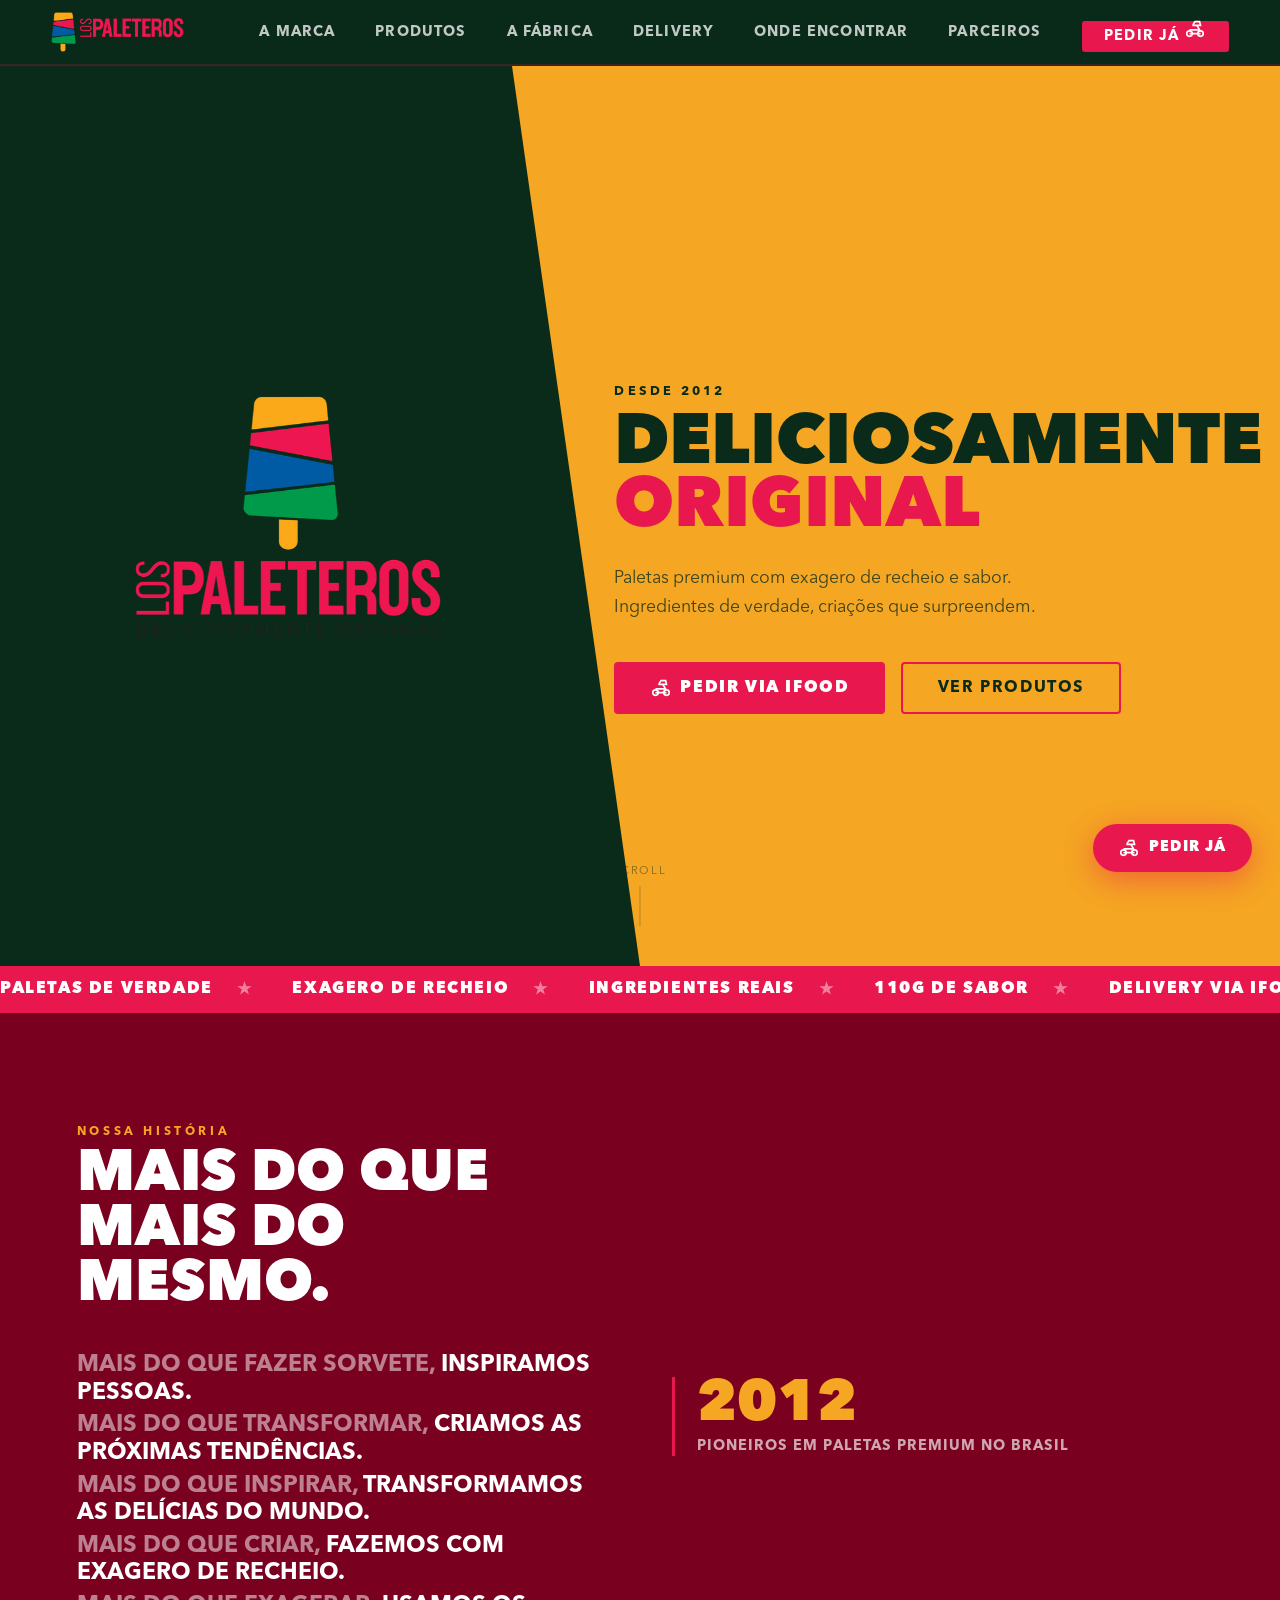
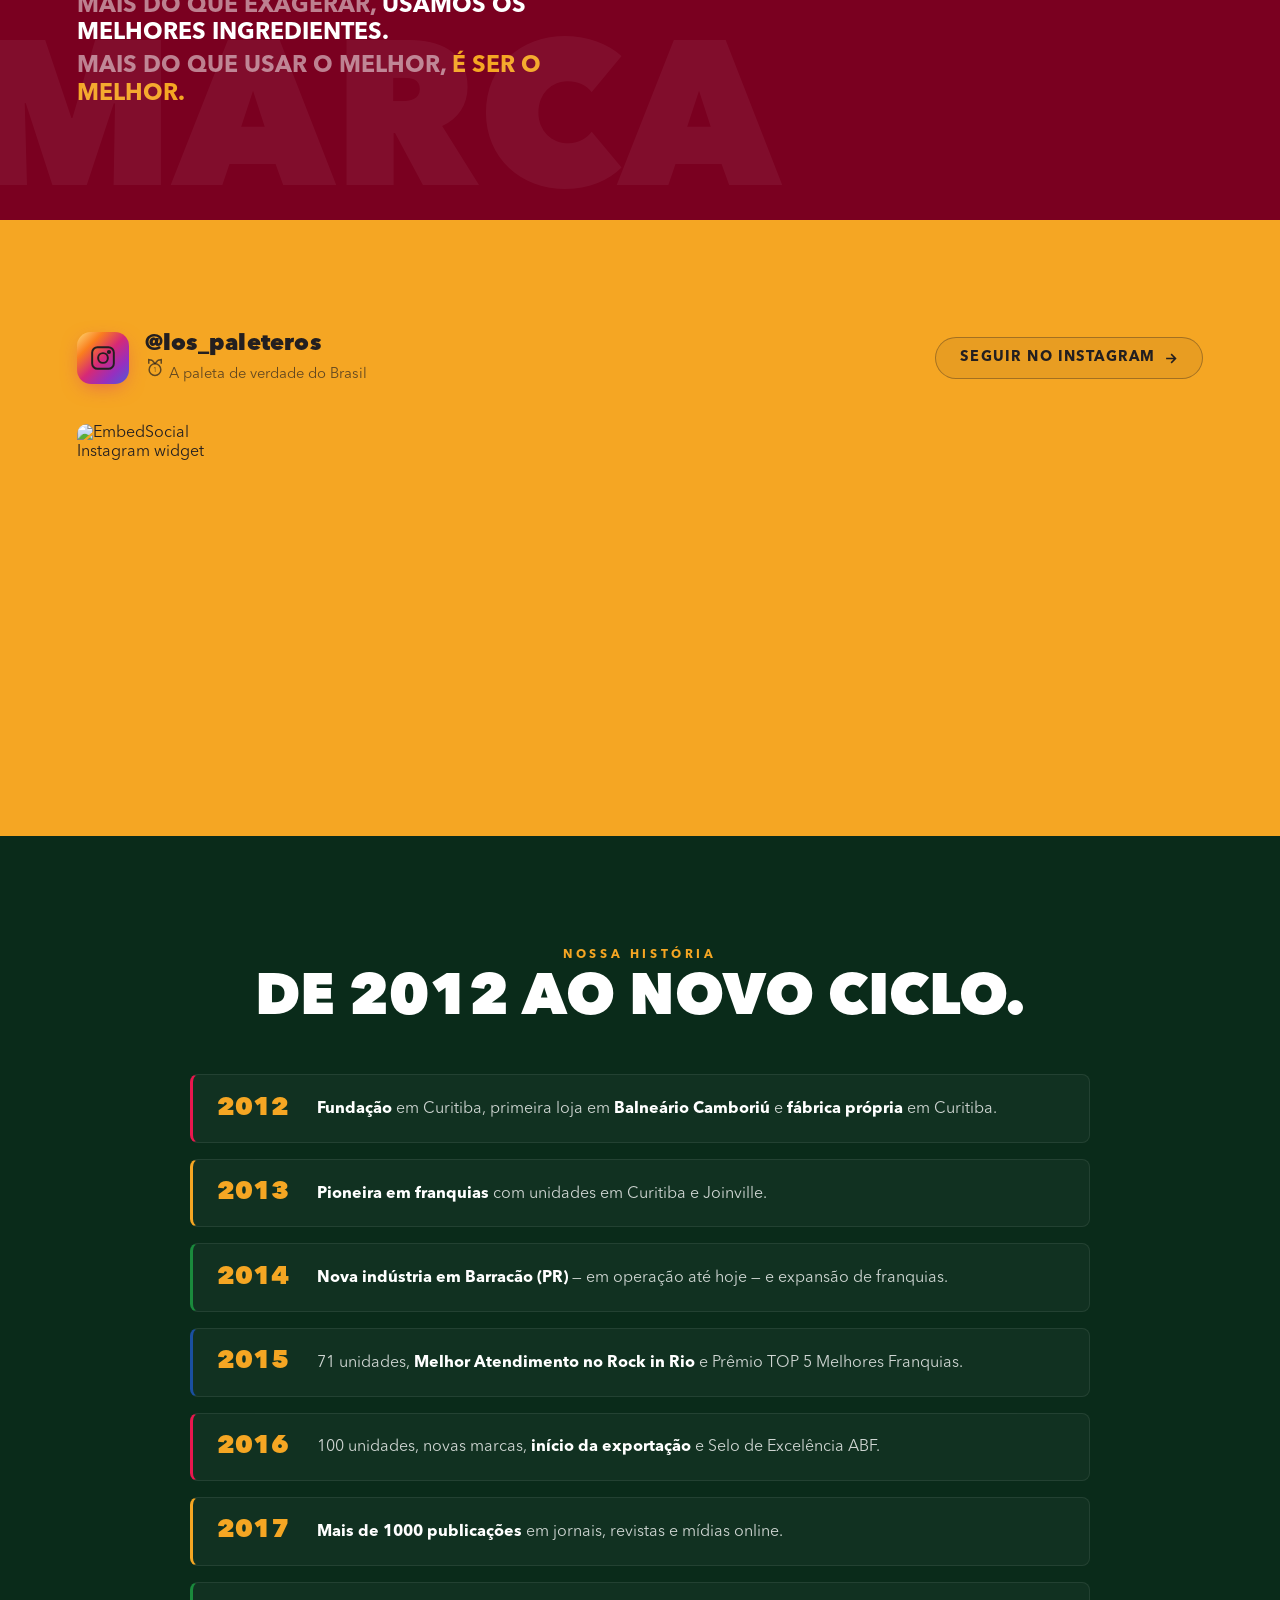
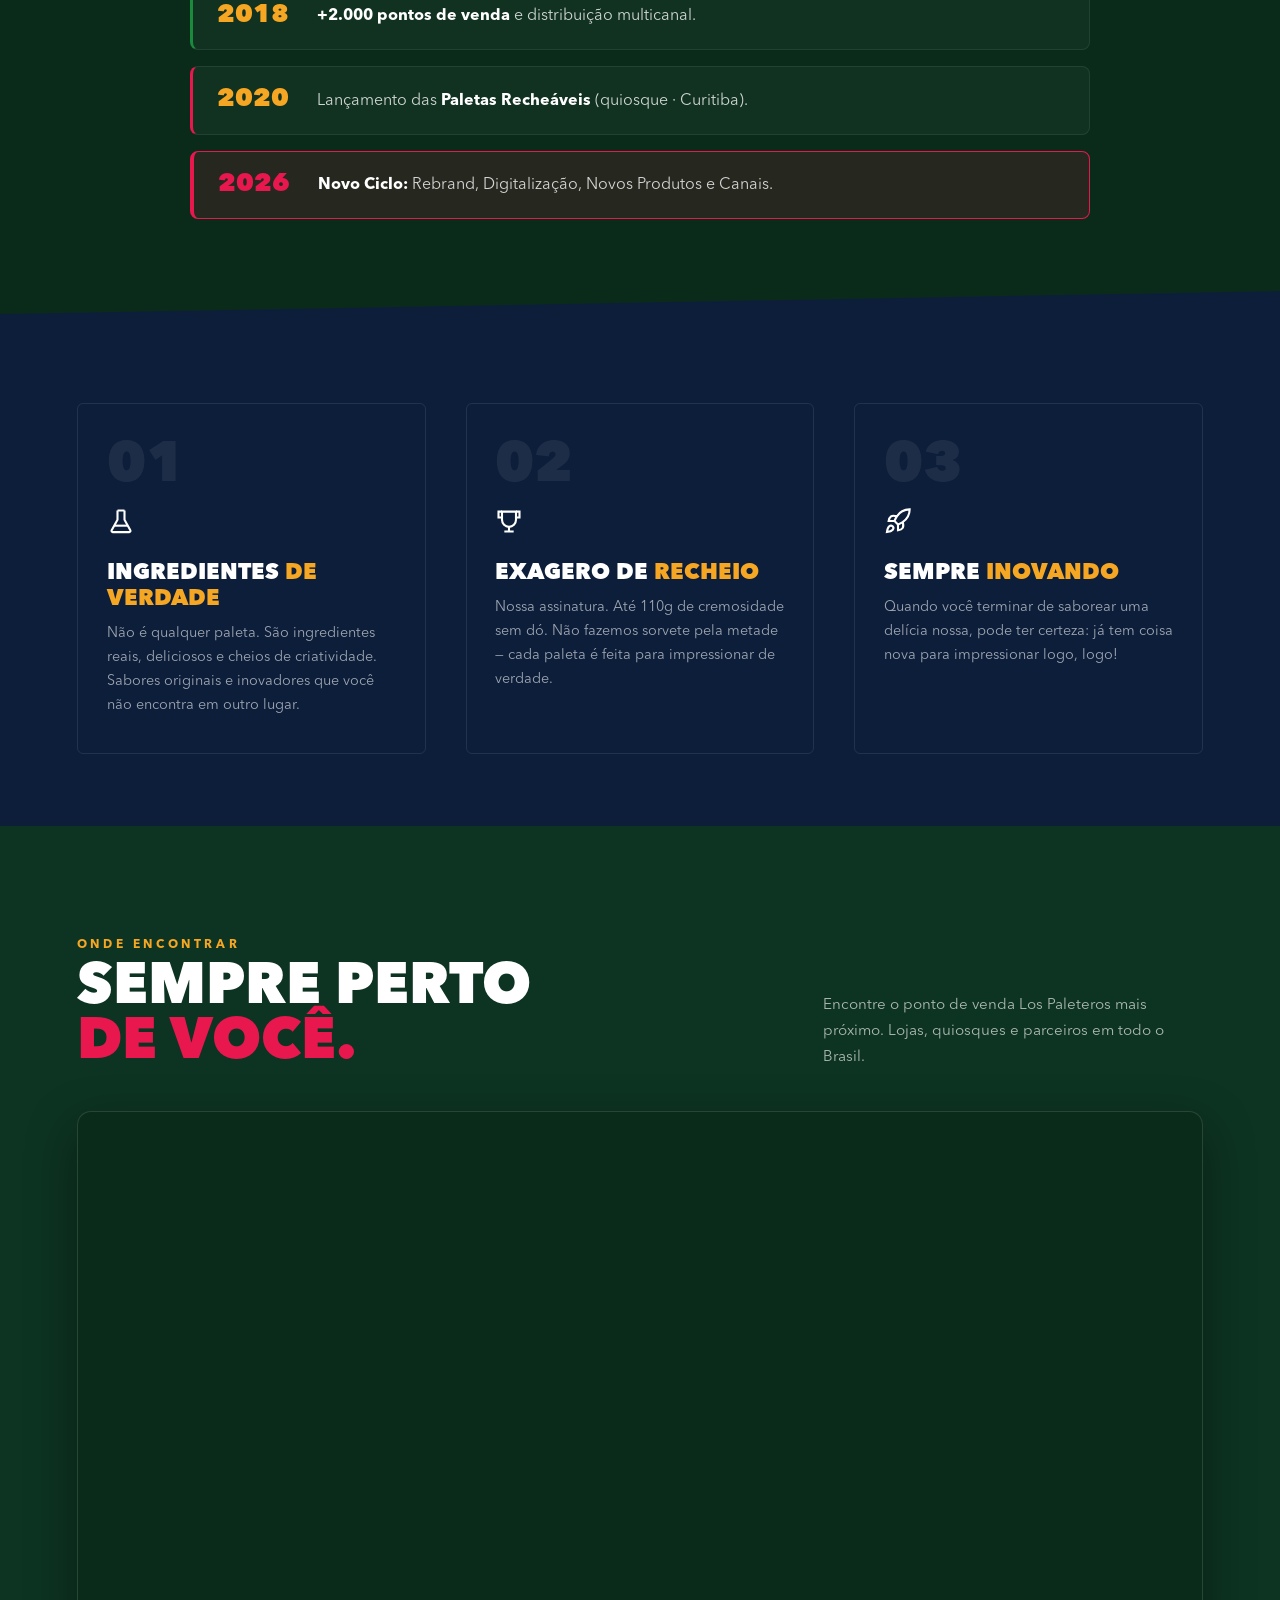
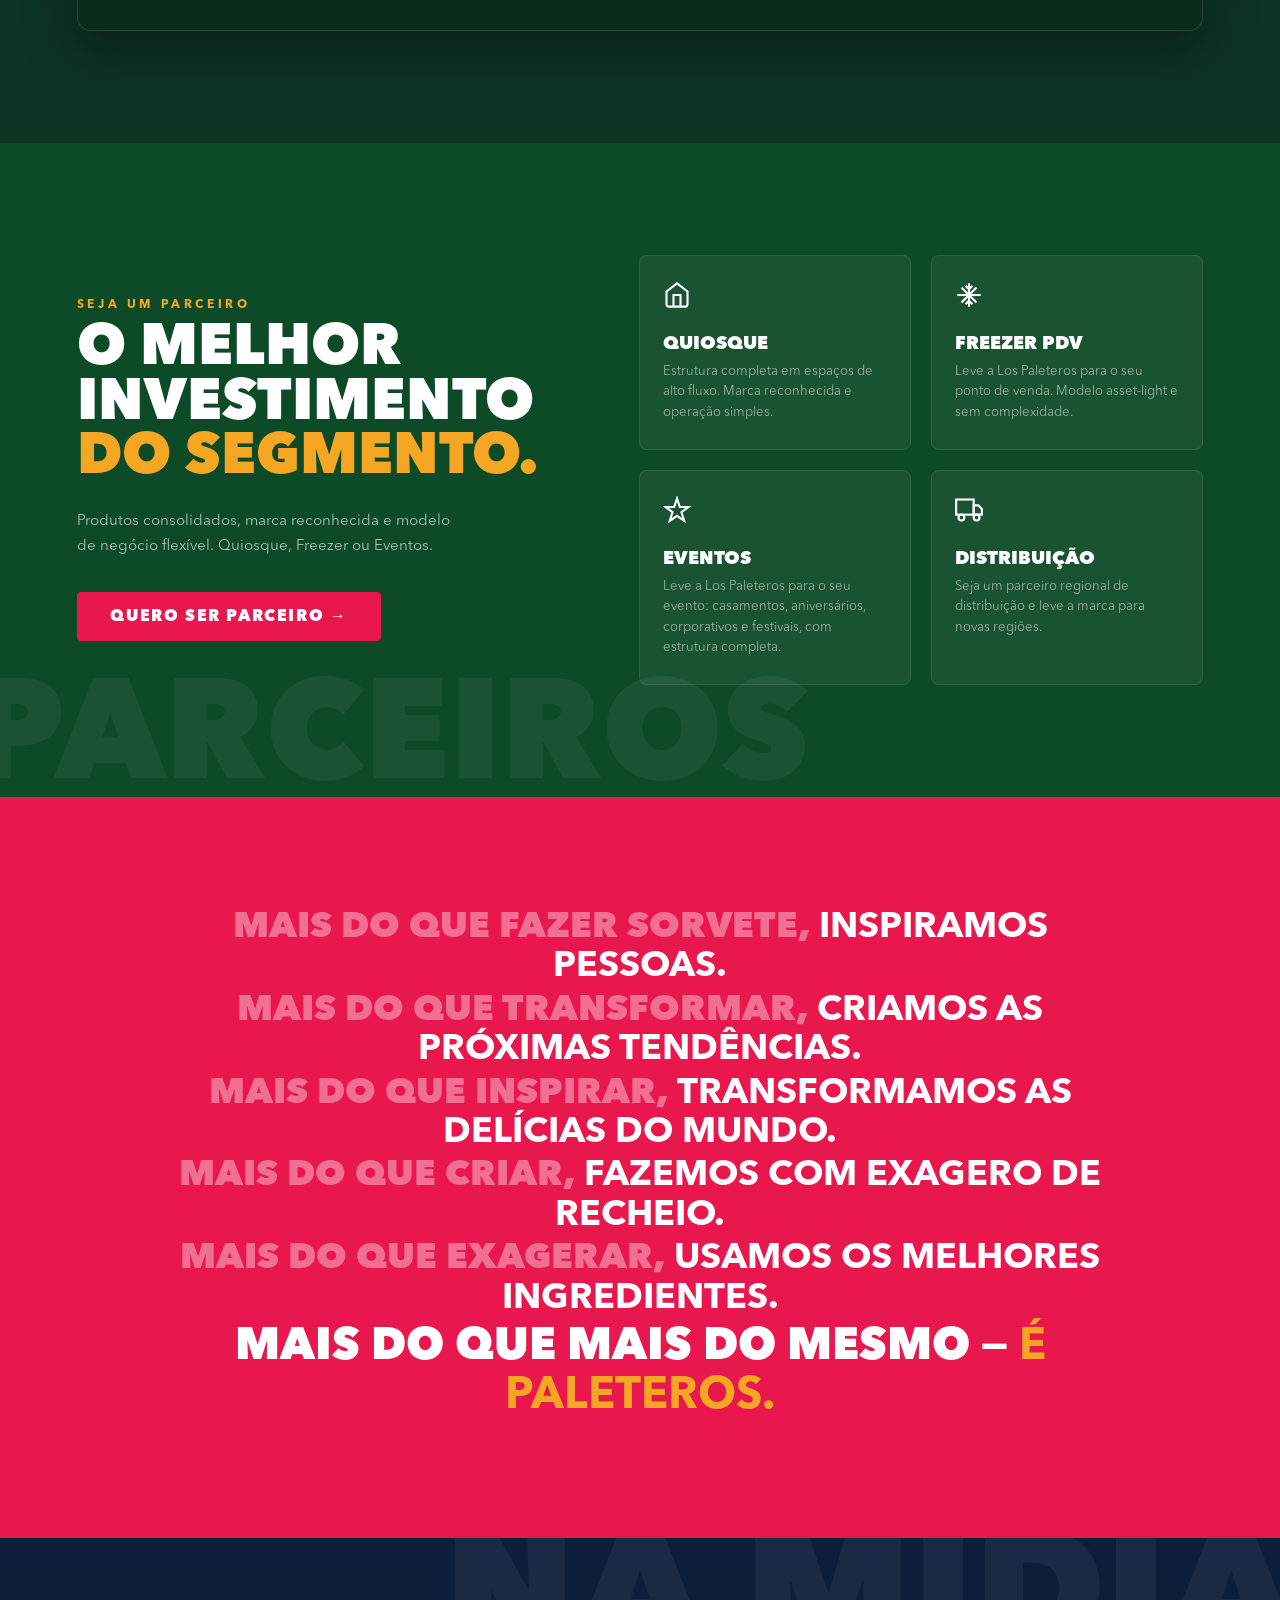
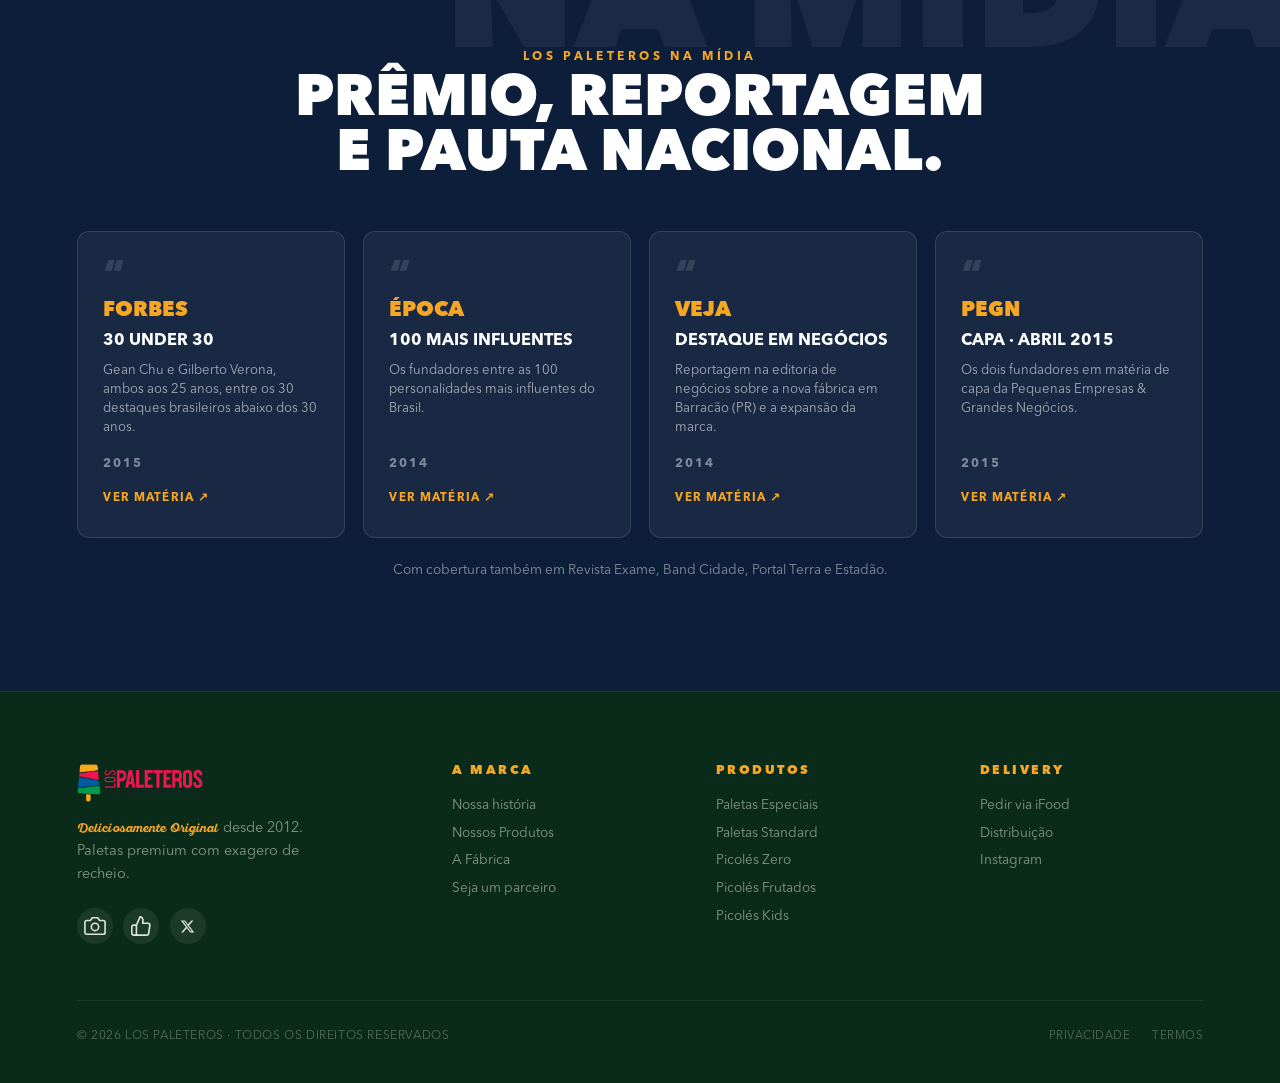
==== index.html @ 7a11cd6d "Atualiza timeline: marcos 2013, 2015, 2017 e 2026" ====
<!DOCTYPE html>
<html lang="pt-BR">
<head>
<meta charset="UTF-8">
<meta name="viewport" content="width=device-width,initial-scale=1">
<meta name="google-site-verification" content="18ly1Cz3-vjpHzU4b2qNGjrLrjz-uaaytIBdRXmplEc">
<title>Los Paleteros — DELICIOSAMENTE ORIGINAL</title>
<link rel="icon" type="image/png" sizes="32x32" href="assets/img/b6e07322ab95.png">
<link rel="shortcut icon" type="image/png" href="assets/img/b6e07322ab95.png">
<link rel="apple-touch-icon" sizes="180x180" href="assets/img/5e5ba79e5bde.png">

<link rel="stylesheet" href="https://cdnjs.cloudflare.com/ajax/libs/leaflet/1.9.4/leaflet.min.css">
<link rel="stylesheet" href="https://cdnjs.cloudflare.com/ajax/libs/leaflet.markercluster/1.5.3/MarkerCluster.min.css">
<link rel="stylesheet" href="assets/css/brand.css">
<link rel="stylesheet" href="assets/css/index.css">
<!-- Google tag (gtag.js) -->
<script async src="https://www.googletagmanager.com/gtag/js?id=G-9R4057CDQT"></script>
<script>
  window.dataLayer = window.dataLayer || [];
  function gtag(){dataLayer.push(arguments);}
  gtag('js', new Date());
  gtag('config', 'G-9R4057CDQT');
</script>
<script>document.addEventListener("click",function(e){var a=e.target.closest&&e.target.closest('a[href*="ifood.com.br"]');if(a&&typeof gtag==="function"){gtag("event","click_pedir_ifood",{link_url:a.href,page:location.pathname});}});</script>
</head>
<body>

<!-- NAV -->
<nav>
  <a href="#inicio" class="nav-logo"><img src="assets/img/0e4c11487cf8.png" alt="Los Paleteros"></a>
  <ul class="nav-links">
    <li><a href="#sobre">A Marca</a></li>
    <li><a href="portfolio.html">Produtos</a></li>
    <li><a href="institucional.html">A Fábrica</a></li>
    <li><a href="https://www.ifood.com.br/busca?q=Los%20Paleteros" target="_blank" rel="noopener">Delivery</a></li>
    <li><a href="#onde-encontrar">Onde Encontrar</a></li>
    <li><a href="parceiros.html">Parceiros</a></li>
    <li><a href="https://www.ifood.com.br/busca?q=Los%20Paleteros" class="nav-cta">Pedir Já <svg viewBox="0 0 24 24" fill="none" stroke="currentColor" stroke-width="1.8" width="22" height="22"><circle cx="6" cy="17" r="3"/><circle cx="18" cy="17" r="3"/><path d="M6 17h12M10 7l2-3h5l1 4H10z"/><path d="M14 8l3 5H6"/></svg></a></li>
  </ul>
  <a href="https://www.ifood.com.br/busca?q=Los%20Paleteros" target="_blank" rel="noopener" class="nav-cta-m">Pedir Já</a><button class="hb" aria-label="Abrir menu" aria-expanded="false"><span></span><span></span><span></span></button>
</nav>

<!-- HERO -->
<section class="hero" id="inicio">
  <div class="hero-content">
    <p class="hero-ey">Desde 2012</p>
    <h1 class="hero-title">DELICIOSAMENTE<br><span class="l2">ORIGINAL</span></h1>
    <p class="hero-sub">Paletas premium com exagero de recheio e sabor. Ingredientes de verdade, criações que surpreendem.</p>
    <div class="hero-acts">
      <a href="https://www.ifood.com.br/busca?q=Los%20Paleteros" class="btn-p"><svg viewBox="0 0 24 24" fill="none" stroke="currentColor" stroke-width="1.8" width="22" height="22"><circle cx="6" cy="17" r="3"/><circle cx="18" cy="17" r="3"/><path d="M6 17h12M10 7l2-3h5l1 4H10z"/><path d="M14 8l3 5H6"/></svg> Pedir via iFood</a>
      <a href="portfolio.html" class="btn-s">Ver Produtos</a>
    </div>
  </div>
  <div class="hero-visual"><img src="assets/img/ce21b13960e3.png" alt="Los Paleteros" class="hero-logo-v"></div>
  <div class="hero-scroll">scroll</div>
</section>

<!-- TICKER -->
<div class="ticker" aria-hidden="true">
  <div class="ticker-track">
    <span class="ti">Paletas de Verdade</span><span class="ti">Exagero de Recheio</span><span class="ti">Ingredientes Reais</span><span class="ti">110g de Sabor</span><span class="ti">Delivery via iFood</span><span class="ti">22 Sabores</span><span class="ti">Premium & Indulgente</span><span class="ti">Deliciosamente Original</span><span class="ti">Paletas de Verdade</span><span class="ti">Exagero de Recheio</span><span class="ti">Ingredientes Reais</span><span class="ti">110g de Sabor</span><span class="ti">Delivery via iFood</span><span class="ti">22 Sabores</span><span class="ti">Premium & Indulgente</span><span class="ti">Deliciosamente Original</span>
  </div>
</div>

<!-- SOBRE -->
<section class="about" id="sobre">
  <span class="ghost">MARCA</span>
  <div class="about-in">
    <div>
      <p class="sec-label">Nossa história</p>
      <h2 class="sec-title">Mais do que<br>mais do mesmo.</h2>
      <div class="mf-lines">
        <p class="mfl">Mais do que fazer sorvete, <strong>inspiramos pessoas.</strong></p>
        <p class="mfl">Mais do que transformar, <strong>criamos as próximas tendências.</strong></p>
        <p class="mfl">Mais do que inspirar, <strong>transformamos as delícias do mundo.</strong></p>
        <p class="mfl">Mais do que criar, <strong>fazemos com exagero de recheio.</strong></p>
        <p class="mfl">Mais do que exagerar, <strong>usamos os melhores ingredientes.</strong></p>
        <p class="mfl">Mais do que usar o melhor, <strong>é ser o melhor.</strong></p>
      </div>
    </div>
    <div class="about-aside">
      <div class="stat"><div class="stat-n">2012</div><div class="stat-l">Pioneiros em paletas premium no Brasil</div></div>
      
      
      
    </div>
  </div>
</section>

<!-- INSTAGRAM -->
<section class="instagram">
  <div class="ig-hd">
    <div class="ig-handle">
      <div class="ig-icon"><svg viewBox="0 0 24 24" fill="none" stroke="currentColor" stroke-width="1.8" width="26" height="26"><rect x="2" y="2" width="20" height="20" rx="5"/><circle cx="12" cy="12" r="4.5"/><circle cx="17.5" cy="6.5" r="1" fill="currentColor"/></svg></div>
      <div class="ig-handle-text">
        <span class="ig-name">@los_paleteros</span>
        <span class="ig-bio"><svg viewBox="0 0 24 24" fill="none" stroke="currentColor" stroke-width="1.8" width="20" height="20"><circle cx="12" cy="14" r="7"/><polyline points="8.56 2.75 4.5 2 4.5 6.75"/><polyline points="15.44 2.75 19.5 2 19.5 6.75"/><line x1="8.56" y1="2.75" x2="12" y2="7"/><line x1="15.44" y1="2.75" x2="12" y2="7"/><text x="12" y="17" text-anchor="middle" font-size="8" fill="currentColor" stroke="none">1</text></svg> A paleta de verdade do Brasil</span>
      </div>
    </div>
    <a href="https://www.instagram.com/los_paleteros/" target="_blank" rel="noopener" class="btn-ig">
      <span>Seguir no Instagram</span>
      <svg viewBox="0 0 24 24" width="15" height="15" fill="none" stroke="currentColor" stroke-width="2.5" aria-hidden="true"><path d="M5 12h14M13 5l7 7-7 7"/></svg>
    </a>
  </div>

  <div class="ig-widget-wrap">

    <div class="embedsocial-hashtag" data-ref="0a58d145295357c642fc0016f69c4f24374e936d">
      <a class="feed-powered-by-es feed-powered-by-es-feed-img es-widget-branding" href="https://embedsocial.com/instagram-widget/" target="_blank" title="Instagram widget">
        <img src="https://embedsocial.com/cdn/icon/embedsocial-logo.webp" alt="EmbedSocial">
        <div class="es-widget-branding-text">Instagram widget</div>
      </a>
    </div>

  </div>

</section>

<!-- ── LINHA DO TEMPO ── -->
<section class="timeline-sec" id="historia">
  <div class="tl-in">
    <div class="tl-hd reveal">
      <p class="tl-label">Nossa história</p>
      <h2 class="tl-title">De 2012 ao novo ciclo.</h2>
    </div>
    <div class="tl">
      <div class="tl-item reveal"><div class="tl-year">2012</div><div class="tl-text"><strong>Fundação</strong> em Curitiba, primeira loja em <strong>Balneário Camboriú</strong> e <strong>fábrica própria</strong> em Curitiba.</div></div>
      <div class="tl-item reveal"><div class="tl-year">2013</div><div class="tl-text"><strong>Pioneira em franquias</strong> com unidades em Curitiba e Joinville.</div></div>
      <div class="tl-item reveal"><div class="tl-year">2014</div><div class="tl-text"><strong>Nova indústria em Barracão (PR)</strong> — em operação até hoje — e expansão de franquias.</div></div>
      <div class="tl-item reveal"><div class="tl-year">2015</div><div class="tl-text">71 unidades, <strong>Melhor Atendimento no Rock in Rio</strong> e Prêmio TOP 5 Melhores Franquias.</div></div>
      <div class="tl-item reveal"><div class="tl-year">2016</div><div class="tl-text">100 unidades, novas marcas, <strong>início da exportação</strong> e Selo de Excelência ABF.</div></div>
      <div class="tl-item reveal"><div class="tl-year">2017</div><div class="tl-text"><strong>Mais de 1000 publicações</strong> em jornais, revistas e mídias online.</div></div>
      <div class="tl-item reveal"><div class="tl-year">2018</div><div class="tl-text"><strong>+2.000 pontos de venda</strong> e distribuição multicanal.</div></div>
      <div class="tl-item reveal"><div class="tl-year">2020</div><div class="tl-text">Lançamento das <strong>Paletas Recheáveis</strong> (quiosque · Curitiba).</div></div>
      <div class="tl-item tl-now reveal"><div class="tl-year">2026</div><div class="tl-text"><strong>Novo Ciclo:</strong> Rebrand, Digitalização, Novos Produtos e Canais.</div></div>
    </div>
  </div>
</section>

<!-- FEATURES -->
<section class="features">
  <div class="feat-in">
    <div class="feat reveal"><div class="feat-num">01</div><div class="feat-icon"><svg viewBox="0 0 24 24" fill="none" stroke="currentColor" stroke-width="1.8" width="28" height="28"><path d="M9 3h6M9 3v8l-5 9a1 1 0 00.9 1.5h14.2a1 1 0 00.9-1.5L15 11V3"/><line x1="6.2" y1="16" x2="17.8" y2="16"/></svg></div><h3 class="feat-title">Ingredientes <span>de Verdade</span></h3><p class="feat-text">Não é qualquer paleta. São ingredientes reais, deliciosos e cheios de criatividade. Sabores originais e inovadores que você não encontra em outro lugar.</p></div>
    <div class="feat reveal"><div class="feat-num">02</div><div class="feat-icon"><svg viewBox="0 0 24 24" fill="none" stroke="currentColor" stroke-width="1.8" width="28" height="28"><path d="M6 9H3V4h3M18 9h3V4h-3M12 17v4M8 21h8"/><path d="M6 4h12v7a6 6 0 01-12 0V4z"/></svg></div><h3 class="feat-title">Exagero de <span>Recheio</span></h3><p class="feat-text">Nossa assinatura. Até 110g de cremosidade sem dó. Não fazemos sorvete pela metade — cada paleta é feita para impressionar de verdade.</p></div>
    <div class="feat reveal"><div class="feat-num">03</div><div class="feat-icon"><svg viewBox="0 0 24 24" fill="none" stroke="currentColor" stroke-width="1.8" width="28" height="28"><path d="M4.5 16.5c-1.5 1.26-2 5-2 5s3.74-.5 5-2c.71-.84.7-2.13-.09-2.91a2.18 2.18 0 00-2.91-.09z"/><path d="M12 15l-3-3a22 22 0 012-3.95A12.88 12.88 0 0122 2c0 2.72-.78 7.5-6 11a22.35 22.35 0 01-4 2z"/><path d="M9 12H4s.55-3.03 2-4c1.62-1.08 5 0 5 0M12 15v5s3.03-.55 4-2c1.08-1.62 0-5 0-5"/></svg></div><h3 class="feat-title">Sempre <span>Inovando</span></h3><p class="feat-text">Quando você terminar de saborear uma delícia nossa, pode ter certeza: já tem coisa nova para impressionar logo, logo!</p></div>
  </div>
</section>

<!-- ONDE ENCONTRAR -->
<section class="onde" id="onde-encontrar">
  <span class="ghost">MAPA</span>
  <div class="onde-in">
    <div class="onde-hd">
      <div>
        <p class="sec-label">Onde encontrar</p>
        <h2 class="sec-title">Sempre perto<br><span style="color:var(--mg)">de você.</span></h2>
      </div>
      <p class="onde-sub">Encontre o ponto de venda Los Paleteros mais próximo. Lojas, quiosques e parceiros em todo o Brasil.</p>
    </div>
    <div id="mapa-lojas"></div>
  </div>
</section>

<!-- PARCEIROS -->
<section class="partners" id="parceiros">
  <span class="ghost">PARCEIROS</span>
  <div class="par-in">
    <div>
      <p class="sec-label">Seja um parceiro</p>
      <h2 class="sec-title">O melhor<br>investimento<br><span style="color:var(--yw)">do segmento.</span></h2>
      <p style="margin-top:1.4rem;font-size:.95rem;line-height:1.7;color:rgba(255,255,255,.65);max-width:380px">Produtos consolidados, marca reconhecida e modelo de negócio flexível. Quiosque, Freezer ou Eventos.</p>
      <a href="parceiros.html" class="btn-par">Quero ser parceiro →</a>
    </div>
    <div class="par-cards">
      <a href="parceiros.html#quiosque" class="par-card reveal"><div class="par-icon"><svg viewBox="0 0 24 24" fill="none" stroke="currentColor" stroke-width="1.8" width="28" height="28"><path d="M3 9l9-7 9 7v11a2 2 0 01-2 2H5a2 2 0 01-2-2z"/><polyline points="9 22 9 12 15 12 15 22"/></svg></div><div class="par-title">Quiosque</div><p class="par-desc">Estrutura completa em espaços de alto fluxo. Marca reconhecida e operação simples.</p></a>
      <a href="parceiros.html#freezer" class="par-card reveal"><div class="par-icon"><svg viewBox="0 0 24 24" fill="none" stroke="currentColor" stroke-width="1.8" width="28" height="28"><line x1="12" y1="2" x2="12" y2="22"/><line x1="2" y1="12" x2="22" y2="12"/><line x1="5.6" y1="5.6" x2="18.4" y2="18.4"/><line x1="18.4" y1="5.6" x2="5.6" y2="18.4"/><line x1="12" y1="7" x2="9" y2="4"/><line x1="12" y1="7" x2="15" y2="4"/><line x1="12" y1="17" x2="9" y2="20"/><line x1="12" y1="17" x2="15" y2="20"/></svg></div><div class="par-title">Freezer PDV</div><p class="par-desc">Leve a Los Paleteros para o seu ponto de venda. Modelo asset-light e sem complexidade.</p></a>
      <a href="parceiros.html#eventos" class="par-card reveal"><div class="par-icon"><svg viewBox="0 0 24 24" fill="none" stroke="currentColor" stroke-width="1.8" width="28" height="28"><path d="M12 2l2.4 7.4H22l-6.2 4.5 2.4 7.4L12 17l-6.2 4.3 2.4-7.4L2 9.4h7.6z"/></svg></div><div class="par-title">Eventos</div><p class="par-desc">Leve a Los Paleteros para o seu evento: casamentos, aniversários, corporativos e festivais, com estrutura completa.</p></a>
      <a href="parceiros.html#distribuicao" class="par-card reveal"><div class="par-icon"><svg viewBox="0 0 24 24" fill="none" stroke="currentColor" stroke-width="1.8" width="28" height="28"><rect x="1" y="3" width="15" height="13"/><polygon points="16 8 20 8 23 11 23 16 16 16 16 8"/><circle cx="5.5" cy="18.5" r="2.5"/><circle cx="18.5" cy="18.5" r="2.5"/></svg></div><div class="par-title">Distribuição</div><p class="par-desc">Seja um parceiro regional de distribuição e leve a marca para novas regiões.</p></a>
    </div>
  </div>
</section>

<!-- MANIFESTO -->
<section class="manifesto">
  <span class="ghost">MANIFESTO</span>
  <div class="mf-full">
    <p class="mfline">Mais do que fazer sorvete, <strong>inspiramos pessoas.</strong></p>
    <p class="mfline">Mais do que transformar, <strong>criamos as próximas tendências.</strong></p>
    <p class="mfline">Mais do que inspirar, <strong>transformamos as delícias do mundo.</strong></p>
    <p class="mfline">Mais do que criar, <strong>fazemos com exagero de recheio.</strong></p>
    <p class="mfline">Mais do que exagerar, <strong>usamos os melhores ingredientes.</strong></p>
    <p class="mfline final">Mais do que mais do mesmo — <strong>É Paleteros.</strong></p>
  </div>
</section>

<!-- ── NA MÍDIA / PREMIAÇÕES ── -->
<section class="midia">
  <span class="ghost">NA MÍDIA</span>
  <div class="midia-in">
    <div class="midia-hd">
      <p class="sec-label reveal" style="color:var(--yw)">Los Paleteros na mídia</p>
      <h2 class="sec-title reveal">PRÊMIO, REPORTAGEM<br>E PAUTA NACIONAL.</h2>
    </div>
    <div class="midia-grid">
      <a class="mc mc-clk reveal" href="https://forbes.com.br/listas/2015/02/under-30-2015-30-destaques-brasileiros-abaixo-dos-30-anos/" target="_blank" rel="noopener"><div class="mc-q">&ldquo;</div><div class="mc-pub">Forbes</div><div class="mc-tt">30 Under 30</div><div class="mc-sub">Gean Chu e Gilberto Verona, ambos aos 25 anos, entre os 30 destaques brasileiros abaixo dos 30 anos.</div><div class="mc-yr">2015</div><div class="mc-link">Ver matéria &#8599;</div></a>
      <a class="mc mc-clk reveal" href="https://epoca.globo.com/vida/noticia/2014/12/bos-mais-influentesb-do-brasil-em-2014.html" target="_blank" rel="noopener"><div class="mc-q">&ldquo;</div><div class="mc-pub">Época</div><div class="mc-tt">100 Mais Influentes</div><div class="mc-sub">Os fundadores entre as 100 personalidades mais influentes do Brasil.</div><div class="mc-yr">2014</div><div class="mc-link">Ver matéria &#8599;</div></a>
      <a class="mc mc-clk reveal" href="https://www.fomento.pr.gov.br/Noticia/Cliente-Fomento-Parana-e-destaque-da-revista-Veja" target="_blank" rel="noopener"><div class="mc-q">&ldquo;</div><div class="mc-pub">Veja</div><div class="mc-tt">Destaque em Negócios</div><div class="mc-sub">Reportagem na editoria de negócios sobre a nova fábrica em Barracão (PR) e a expansão da marca.</div><div class="mc-yr">2014</div><div class="mc-link">Ver matéria &#8599;</div></a>
      <a class="mc mc-clk reveal" href="https://revistapegn.globo.com/Dia-a-dia/noticia/2015/04/os-destaques-da-pequenas-empresas-grandes-negocios-de-abril-2015.html" target="_blank" rel="noopener"><div class="mc-q">&ldquo;</div><div class="mc-pub">PEGN</div><div class="mc-tt">Capa &middot; Abril 2015</div><div class="mc-sub">Os dois fundadores em matéria de capa da Pequenas Empresas &amp; Grandes Negócios.</div><div class="mc-yr">2015</div><div class="mc-link">Ver matéria &#8599;</div></a>
    </div>
    <p class="midia-note">Com cobertura também em Revista Exame, Band Cidade, Portal Terra e Estadão.</p>
  </div>
</section>

<!-- FOOTER -->
<footer>
  <div class="ft-in">
    <div>
      <img src="assets/img/0e4c11487cf8.png" alt="Los Paleteros" style="height:38px;width:auto">
      <p class="ft-tag"><span class="sig">Deliciosamente Original</span> desde 2012. Paletas premium com exagero de recheio.</p>
      <div class="ft-social">
        <a href="https://www.instagram.com/los_paleteros/" class="soc-btn"><svg viewBox="0 0 24 24" fill="none" stroke="currentColor" stroke-width="1.8" width="22" height="22"><path d="M23 19a2 2 0 01-2 2H3a2 2 0 01-2-2V8a2 2 0 012-2h4l2-3h6l2 3h4a2 2 0 012 2z"/><circle cx="12" cy="13" r="4"/></svg></a>
        <a href="https://www.facebook.com/LosPaleteros" class="soc-btn"><svg viewBox="0 0 24 24" fill="none" stroke="currentColor" stroke-width="1.8" width="22" height="22"><path d="M14 9V5a3 3 0 00-3-3l-4 9v11h11.28a2 2 0 002-1.7l1.38-9a2 2 0 00-2-2.3H14z"/><path d="M7 22H4a2 2 0 01-2-2v-7a2 2 0 012-2h3"/></svg></a>
        <a href="https://x.com/LosPaleteros" target="_blank" rel="noopener" class="soc-btn" aria-label="X (Twitter)"><svg viewBox="0 0 24 24" width="15" height="15" fill="currentColor" aria-hidden="true"><path d="M18.244 2.25h3.308l-7.227 8.26 8.502 11.24H16.17l-5.214-6.817L4.99 21.75H1.68l7.73-8.835L1.254 2.25H8.08l4.713 6.231zm-1.161 17.52h1.833L7.084 4.126H5.117z"/></svg></a>
      </div>
    </div>
    <div class="ft-col"><h4>A Marca</h4><ul><li><a href="#sobre">Nossa história</a></li><li><a href="portfolio.html">Nossos Produtos</a></li><li><a href="institucional.html">A Fábrica</a></li><li><a href="parceiros.html">Seja um parceiro</a></li></ul></div>
    <div class="ft-col"><h4>Produtos</h4><ul><li><a href="portfolio.html#especiais">Paletas Especiais</a></li><li><a href="portfolio.html#standard">Paletas Standard</a></li><li><a href="portfolio.html#zero">Picolés Zero</a></li><li><a href="portfolio.html#frutados">Picolés Frutados</a></li><li><a href="portfolio.html#kids">Picolés Kids</a></li></ul></div>
    <div class="ft-col"><h4>Delivery</h4><ul><li><a href="https://www.ifood.com.br/busca?q=Los+Paleteros">Pedir via iFood</a></li><li><a href="parceiros.html">Distribuição</a></li><li><a href="https://www.instagram.com/los_paleteros/">Instagram</a></li></ul></div>
  </div>
  <div class="ft-bot">
    <p class="ft-copy">© 2026 Los Paleteros · Todos os direitos reservados</p>
    <div class="ft-legal"><a href="mailto:contato@lospaleteros.com.br?subject=Política%20de%20Privacidade">Privacidade</a><a href="mailto:contato@lospaleteros.com.br?subject=Termos%20de%20Uso">Termos</a></div>
  </div>
</footer>

<a href="https://www.ifood.com.br/busca?q=Los%20Paleteros" class="float-cta"><svg viewBox="0 0 24 24" fill="none" stroke="currentColor" stroke-width="1.8" width="22" height="22"><circle cx="6" cy="17" r="3"/><circle cx="18" cy="17" r="3"/><path d="M6 17h12M10 7l2-3h5l1 4H10z"/><path d="M14 8l3 5H6"/></svg> Pedir Já</a>

<script>
const ro = new IntersectionObserver(e=>{
  e.forEach(x=>{if(x.isIntersecting){x.target.classList.add('vis');ro.unobserve(x.target)}} );
},{threshold:.1});
document.querySelectorAll('.feat,.par-card,.stat,.fam-card,.reveal').forEach((el,i)=>{
  el.classList.add('reveal');
  el.style.transitionDelay=(i%6)*.07+'s';
  ro.observe(el);
});
const nav=document.querySelector('nav');
window.addEventListener('scroll',()=>{
  nav.style.borderBottomColor=window.scrollY>80?'rgba(232,23,78,.5)':'rgba(232,23,78,.2)';
});
</script>
<!-- SCRIPT DO EMBEDSOCIAL: descomente quando ativar o widget (aparece so uma vez na pagina) -->
<script>(function(d,s,id){var js;if(d.getElementById(id)){return;}js=d.createElement(s);js.id=id;js.src="https://embedsocial.com/cdn/ht.js";d.getElementsByTagName("head")[0].appendChild(js);}(document,"script","EmbedSocialHashtagScript"));</script>

<!-- LEAFLET: mapa Onde Encontrar -->
<script src="https://cdnjs.cloudflare.com/ajax/libs/leaflet/1.9.4/leaflet.min.js"></script>
<script src="https://cdnjs.cloudflare.com/ajax/libs/leaflet.markercluster/1.5.3/leaflet.markercluster.min.js"></script>
<script>
// ════════════════════════════════════════════════════════════
// PONTOS DE VENDA — para adicionar novos, copie uma linha:
// 
// ════════════════════════════════════════════════════════════
const PONTOS = [
  {nome:'Gambatto Auto Posto', endereco:'Avenida Fernando Machado, 1985 D – Sao Cristovao – Chapeco/SC', lat:-27.0840231, lng:-52.6228573},
  {nome:'Studio Ti Ti Ti', endereco:'Rua Antonio Sabi, 18E – Passo dos Fortes – Chapeco/SC', lat:-27.0818177, lng:-52.6165773},
  {nome:'Padaria do Alemao', endereco:'Rua Rui Barbosa, Equina com a Baro do Rio, 410 – Centro – Xanxerê/SC', lat:-26.8796635, lng:-52.403966},
  {nome:'K & K Pneus', endereco:'Rod SC 350, 917 – Centro – Aurora/SC', lat:-27.2969468, lng:-49.6466076},
  {nome:'Restaurante Ligeirinho', endereco:'Rod Federal BR 282 – Baia Alta – Ponte Serrada/SC', lat:-26.8553179, lng:-52.0322335},
  {nome:'Churrascaria Chapeco', endereco:'Av Getulio Dorneles Vargas - N, 450 – Centro – Chapeco/SC', lat:-27.1087182, lng:-52.6135694},
  {nome:'Napoli Pizzaria', endereco:'R Pernambuco, 300 – Centro – Coronel Freitas/SC', lat:-26.9019304, lng:-52.7025031},
  {nome:'Nostro Café', endereco:'R Amazonas, 108 – Centro – Coronel Freitas/SC', lat:-26.9079503, lng:-52.6988772},
  {nome:'Ita Thermas Resort e Spa', endereco:'Rodovia Pedro Paludo – Lago Azul – Ita/SC', lat:-27.2786064, lng:-52.3347144},
  {nome:'Quintal Bar e Petiscaria', endereco:'Av Getulio Dorneles Vargas, 1290 – Centro – Chapeco/SC', lat:-27.0936072, lng:-52.6171729},
  {nome:'Oeste Insumos Cervejeiros', endereco:'Rua Florianopolis, 862 D – Jardim Italia – Chapeco/SC', lat:-27.1121326, lng:-52.6212995},
  {nome:'Posto Catarina', endereco:'Avenida Sao Pedro, 1011 – Sao Cristovao – Chapeco/SC', lat:-27.0950958, lng:-52.6270598},
  {nome:'Hotel AJ', endereco:'Rua Concordia, 245 – Lider – Chapeco/SC', lat:-27.0618466, lng:-52.6270512},
  {nome:'Mbx Restaurante e Pizzaria', endereco:'BR 282 – Sede – Vargeao/SC', lat:-26.8764418, lng:-52.1577651},
  {nome:'Chapeco Tendas', endereco:'Avenida Coronel Ernesto Francisco, 505 – Centro – Quilombo/SC', lat:-26.7237302, lng:-52.7210649},
  {nome:'Churascaria APARADA14', endereco:'Rodovia BR 282 Linha Giacomini – Interior – Cordilheira Alta/SC', lat:-26.9972512, lng:-52.6404094},
  {nome:'Bellbruck', endereco:'Estrada Colonia Bacia – Interior – Chapeco/SC', lat:-27.004918, lng:-52.7086316},
  
  {nome:'Sr. Sabor', endereco:'Av Alfredo Jiacomo Scopel, 920 – Centro – Saltinho/SC', lat:-26.6041034, lng:-53.0570194},
  {nome:'Crisanto Stoffel - Cris Haus', endereco:'Av Santa Catarina, 883 – Centro – Sao Carlos/SC', lat:-27.0818394, lng:-53.0049847},
  {nome:'Eskimo Sorvetes Rio do Sul', endereco:'Rua Dom Bosco, 1626 – Jardim America – Rio do Sul/SC', lat:-27.2085546, lng:-49.6295219},
  
  
  {nome:'Kiosque Ita', endereco:'Praca Dr Aldo Ivo Stumpf, 100 – Centro – Ita/SC', lat:-27.2748386, lng:-52.3407943},
  {nome:'Arena Go', endereco:'Rua Augusta Muller Bohner, 701 – Passo dos Fortes – Chapeco/SC', lat:-27.0886168, lng:-52.6090382},
  {nome:'Sabor & Arte Gourmet', endereco:'Rua Marechal Jose B. Bormann - D, 119D – Centro – Chapeco/SC', lat:-27.1013523, lng:-52.6141403},
  {nome:'Clube Srcx', endereco:'Rua Rua Jose Fusinatto, 78A – Flor – Xaxim/SC', lat:-26.9696744, lng:-52.5260632},
  {nome:'Casa do Pão', endereco:'Al Aristiliano Ramos, 1777 – Jardim America – Rio do Sul/SC', lat:-27.2091969, lng:-49.6292111},
  {nome:'Quilombo Termas', endereco:'Avenida Primo Alberto Bodanese, 641 – Centro – Quilombo/SC', lat:-26.7272607, lng:-52.7184118},
  {nome:'Black Cafe Frente Unidavi', endereco:'Rua Doutor Guilherme Gemballa, 276 – Jardim America – Rio do Sul/SC', lat:-27.2110426, lng:-49.644079},
  {nome:'Happy World', endereco:'Avenida Porto Alegre, 1355 – Centro – Pinhalzinho/SC', lat:-26.852815, lng:-52.9882},
  {nome:'Degustar', endereco:'Rua Joao Pessoa, 1166 – Centro – Pinhalzinho/SC', lat:-26.8458719, lng:-52.9860307},
  {nome:'Di Casa Acai', endereco:'Avenida Getulio Dorneles Vargas, 262-N – Centro – Chapeco/SC', lat:-27.1024587, lng:-52.6147421},
  {nome:'Purple Ice Acai', endereco:'Avenida Porto Alegre, 411-D – Centro – Chapeco/SC', lat:-27.1019597, lng:-52.6188997},
  {nome:'Supermercado Hinghaus', endereco:'Rua Emilio Altemburg, 250 – Centro – Ituporanga/SC', lat:-27.416455, lng:-49.599658},
  {nome:'Posto Machadinho', endereco:'R Joao Steffens, 65 – Seminario – Ituporanga/SC', lat:-27.425615, lng:-49.6022163},
  {nome:'Coffee Cakes', endereco:'R Mirador, 915 – Centro – Presidente Getulio/SC', lat:-27.0416404, lng:-49.6118069},
  {nome:'Copercampos', endereco:'Rua Joao Goncalves de Araujo, 01392 – Aparecida Cxp 161 – Campos Novos/SC', lat:-27.4006291, lng:-51.2107822},
  {nome:'Copercampos', endereco:'Avenida Olinkraft, Esquina com Rua, 1578 – Santa Catarina – Otacilio Costa/SC', lat:-27.4987198, lng:-50.1241934},
  {nome:'Open Hall', endereco:'Rua Duque de Caxias, 78 – Centro – Rio do Sul/SC', lat:-27.2119153, lng:-49.6367957},
  
  {nome:'Padaria Nosso Pao', endereco:'Rua Curt Hering, 2420 – Rio Ferro – Presidente Getulio/SC', lat:-27.0589216, lng:-49.6356468},
  {nome:'Aldo - Clube Campestre', endereco:'Rua Eloi Ferreira de Souza - D, 63 – Efapi – Chapeco/SC', lat:-27.0955378, lng:-52.6650888},
  {nome:'Jucelino\'s Steakburguer', endereco:'Avenida Getulio Vargas, 70 – Centro – Campo Erê/SC', lat:-26.396188, lng:-53.0793769},
  {nome:'Koch Conveniencia', endereco:'10A Avenida Av 20 de Julho, 1195 – Centro – Ibiam/SC', lat:-27.1799477, lng:-51.2395014},
  {nome:'Pastelandia', endereco:'Rua Jose Bonifacio, 157 – Centro – Xanxerê/SC', lat:-26.878631, lng:-52.408082},
  {nome:'Ponto dos Cafes Ltda', endereco:'Rua Vigario Frei Joao, 352 – Centro – Luzerna/SC', lat:-27.1323204, lng:-51.4648117},
  {nome:'Ponto de Venda', endereco:'10A Rua Comercio, 01 – Vila Milani – Sao Domingos/SC', lat:-26.4735459, lng:-52.5241519},
  {nome:'Arena SMO', endereco:'Rua Waldemar Rangrab – Sao Jorge – Sao Miguel do Oeste/SC', lat:-26.7518183, lng:-53.5120284},
  {nome:'Keske\'s Padaria', endereco:'R Marques do Herval, 1772 – Ponto Chic – Ibirama/SC', lat:-27.0603849, lng:-49.5355335},
  {nome:'Hookah Time', endereco:'Rua Candido Teston, 856 – Centro – Xaxim/SC', lat:-26.9612298, lng:-52.5357484},
  {nome:'Supermercado Princesa Isabel', endereco:'Rua Benjamin Constant, 481 – Centro – Ascurra/SC', lat:-26.9563412, lng:-49.3793667},
  {nome:'Jair Rocha Carneiro - Piscina CRC', endereco:'Rua Marechal José B. Bormann - e, 162 – Centro – Chapeco/SC', lat:-27.1019444, lng:-52.6169444},
  {nome:'Churrascaria Beber', endereco:'Rod BR 470 Km 90, 1647 – Centro – Ascurra/SC', lat:-26.962229, lng:-49.3714039},
  {nome:'Casillero Bistro e Pizzaria', endereco:'R Senador Salgado Filho, 554 – Centro – Cacador/SC', lat:-26.7799886, lng:-51.0077682},
  {nome:'Restaurante e Lanchonete Mees', endereco:'Rod SC 350, 2220 – Centro – Aurora/SC', lat:-27.3866336, lng:-49.6079888},
  {nome:'Arena Padel', endereco:'Rua Antonio Nunes Varela, 304 – Vila Pedrini – Joacaba/SC', lat:-27.178563, lng:-51.5286905},
  {nome:'Restaurante Vo Joao', endereco:'Rodovia Rod BR 282, 411 – Centro-oeste – Catanduvas/SC', lat:-27.0702437, lng:-51.6631854},
  {nome:'Tilapiaria Restaurante de Peixe', endereco:'Beco Germano Stolf, 35 – Centro – Rio do Sul/SC', lat:-27.2250344, lng:-49.6449455},
  {nome:'Restaurante Bebber', endereco:'Rua Coronel Passos Maia, 713 – Centro – Xanxerê/SC', lat:-26.876375, lng:-52.4072234},
  {nome:'Clinica Reviver', endereco:'Rua Albino Alberto Benemann, 01 – Diamantina – Ibicare/SC', lat:-27.090476, lng:-51.3674916},
  {nome:'Beira Rio', endereco:'Avenida Beira Rio, 545 – Centro – Seara/SC', lat:-27.1534335, lng:-52.3097628},
  {nome:'Mercado e Padaria Requint Sabor', endereco:'Rua Fernando Ferrari, 159 – N Senhora Lourdes – Joacaba/SC', lat:-27.1796423, lng:-51.5220262},
  {nome:'Churrascaria Pegoraro', endereco:'Rodovia BR 282, 0 – Senhor Bom Jesus – Campos Novos/SC', lat:-27.3823796, lng:-51.2400198},
  {nome:'Copercampos', endereco:'R Brasilia, 1111 – Sao Cristovao – Cacador/SC', lat:-26.7844766, lng:-50.9906867},
  {nome:'Bom Lanches - Faculdade Uceff', endereco:'R Lauro Muller, 767 – Santa Maria – Chapeco/SC', lat:-27.1073343, lng:-52.605647},
  {nome:'Aline Distribuidora', endereco:'Rua Afonso Pena, 206 – Progresso – Pouso Redondo/SC', lat:-27.2544132, lng:-49.931103},
  {nome:'Papo\'s e Churrascos', endereco:'Al Aristiliano Ramos, 1162 – Santana – Rio do Sul/SC', lat:-27.2120145, lng:-49.634597},
  {nome:'Ki Delicia Hot Dog', endereco:'Rua Xv de Novembro – Centro – Agronômica/SC', lat:-27.2646575, lng:-49.7102089},
  {nome:'Ba’king Bar', endereco:'Al Aristiliano Ramos, 1800 – Jardim America – Rio do Sul/SC', lat:-27.2094987, lng:-49.628958},
  {nome:'Posto Centro', endereco:'Alameda Aristiliano Ramos, 11 – Centro – Rio do Sul/SC', lat:-27.2163639, lng:-49.6450382},
  {nome:'Josemar Longen Mecanica', endereco:'Rodovia Lauro Pamplona, 7601 – Valada Itoupava – Rio do Sul/SC', lat:-27.2148, lng:-49.6433},
  {nome:'Piscinas Felipe', endereco:'Da Cascata, 215 – Interior – Vargeao/SC', lat:-26.8621164, lng:-52.1560371},
  {nome:'AABB Pinhalzinho', endereco:'Rua Edgar Koling, 696 – Bela Vista – Pinhalzinho/SC', lat:-26.8423311, lng:-52.9960535},
  {nome:'Pizzaria Recanto Divisa', endereco:'Rua Nicolau Link, 200 – Badenfurt – Blumenau/SC', lat:-26.8727972, lng:-49.1800313},
  {nome:'Zeni Sorveteria', endereco:'Rua Nicolau Link, 210 – Badenfurt – Blumenau/SC', lat:-26.8754521, lng:-49.1801188},
  {nome:'Arena Alpha Padel Agrolandia', endereco:'Rua Sao Joao, 1480 – Sao Joao – Agrolandia/SC', lat:-27.3973192, lng:-49.8370347},
  {nome:'Juciane Vieira Goncalves Padaria Rio D Este', endereco:'10 R 7 de Setembro, 986 – Centro – Rio do Oeste/SC', lat:-27.1922896, lng:-49.7995143},
  {nome:'Imperio 333', endereco:'Rua Quintino Bocaiuva, 315 – Centro – Apiuna/SC', lat:-27.0382592, lng:-49.3947621},
  {nome:'Real Beach Sao Jose do Cedro', endereco:'Rodovia BR 163 – Interior - Rural – Sao Jose do Cedro/SC', lat:-26.4574576, lng:-53.511146},
  {nome:'Boca Sport Bar', endereco:'Avenida Av Getulio Dorneles Vargas, 1251 – Centro – Chapeco/SC', lat:-27.0938817, lng:-52.6175551},
  {nome:'Carneiro\'s Consultoria & Comercio - CRC Jair', endereco:'Rua Eurico Gaspar Dutra e, 479 – Sao Cristovao – Chapeco/SC', lat:-27.1019444, lng:-52.6169444},
  {nome:'Restaurante do Gringo', endereco:'Rod BR 282 – Centro – Erval Velho/SC', lat:-27.2848322, lng:-51.4341652},
  {nome:'Giro Bike', endereco:'Avenida Getulio Dorneles Vargas, 307 – Centro – Chapeco/SC', lat:-27.1073799, lng:-52.6134987},
  {nome:'Bemedi Farmacias', endereco:'R 7 de Setembro, 359 – Centro – Guaraciaba/SC', lat:-26.6005451, lng:-53.5207482},
  {nome:'Farmacia Menino Jesus', endereco:'Rua Alcides Oscar Schmidt, 686 – Centro – Paraiso/SC', lat:-26.6180134, lng:-53.6720722},
  {nome:'Postos Balbinot', endereco:'Rua Duque de Caxias, 692 – Centro – Guaraciaba/SC', lat:-26.602704, lng:-53.519424},
  {nome:'Farmacia Brasil Poupa Lar Itapiranga', endereco:'Rua Porto Novo, 29 – Centro – Itapiranga/SC', lat:-27.1708793, lng:-53.7102808},
  {nome:'Confeitaria Doce Delicia - Otacilio Costa', endereco:'Av Olinkraft, 2360 – Targino – Otacilio Costa/SC', lat:-27.5036624, lng:-50.1185152},
  {nome:'Cafe do Vale', endereco:'Rua Japao, 444 – Das Nacoes – Timbo/SC', lat:-26.8170431, lng:-49.2727625},
  {nome:'Black Tabacaria - Sem Freezer', endereco:'Alameda Aristiliano Ramos, 1079 – Centro – Rio do Sul/SC', lat:-27.2120163, lng:-49.6353973},
  {nome:'Black Calcadao - Tabacaria', endereco:'Calcadao Osny Goncalves, 84 – Centro – Rio do Sul/SC', lat:-27.2167428, lng:-49.6451941},
  {nome:'Black Ituporanga - Tabacaria', endereco:'Rua Presidente Nereu, 159 – Centro – Ituporanga/SC', lat:-27.4165233, lng:-49.6021464},
  {nome:'Sr Brasil Conveniencia e Tabacaria', endereco:'Rua Henrique Fuerbringer, 320 – Centro – Presidente Getulio/SC', lat:-27.0445506, lng:-49.6194757},
  {nome:'Black Ibirama - Tabacaria', endereco:'Rua Tiradentes, 13 – Centro – Ibirama/SC', lat:-27.0615213, lng:-49.5257603},
  {nome:'Black Barber - Barbearia', endereco:'Rua 15 de Abril, 50 – Centro – Rio do Sul/SC', lat:-27.2161368, lng:-49.6458801},
  {nome:'Bora Beach Sand Club', endereco:'Avenida Ladislava H. Poletto, 355 – Centro – Descanso/SC', lat:-26.8240633, lng:-53.5003096},
  {nome:'Julia Maria Pizzaria', endereco:'R Guapore, 615D – Presidente Medici – Chapeco/SC', lat:-27.0951154, lng:-52.6105401},
  {nome:'Padoca - Ligeirinho', endereco:'R Irineu Bornhausen, 495 – Centro – Xanxerê/SC', lat:-26.8749768, lng:-52.4102125},
  {nome:'Padaria e Confeitaria Dona Nita', endereco:'Rod BR 470, 10755 – Centro – Pouso Redondo/SC', lat:-27.256498, lng:-49.9382365},
  {nome:'Los Paleteros — Shopping Crystal', endereco:'R. Comendador Araújo, 731 – Batel, Curitiba/PR', lat:-25.4390991, lng:-49.2812969},
  {nome:'Los Paleteros — Barracão', endereco:'R. do Divisor, 337 – Barracão/PR', lat:-26.25749018862745, lng:-53.609288378553664},
  {nome:'Frutesp Comercial', endereco:'R. Jacob Bertinato, 17 – Cristo Rei, Curitiba/PR', lat:-25.431567, lng:-49.2392844},
  {nome:'Santos, Mocellim & Cia', endereco:'R. Valentin Nichele, 199 – Pinheirinho, Curitiba/PR', lat:-25.5227679, lng:-49.296605},
  {nome:'Restaurante Comidalia', endereco:'Av. Rep. Argentina, 30 – Água Verde, Curitiba/PR', lat:-25.4466176, lng:-49.2877719},
  {nome:'Auto Posto Ortona II', endereco:'R. João Dembinski, 529 – Campo Comprido, Curitiba/PR', lat:-25.4534136, lng:-49.348778},
  {nome:'Gusmão e Silva Restaurante', endereco:'R. Jacarezinho, 784 – Mercês, Curitiba/PR', lat:-25.422745, lng:-49.2926877},
  {nome:'Osmar Meotti & Cia', endereco:'Av. das Américas, 1953 – Eucaliptos, Fazenda Rio Grande/PR', lat:-25.6431507, lng:-49.3116784},
  {nome:'Auto Posto Campo Comprido', endereco:'R. Luiz Ronaldo Canalli, 3317 – Campo Comprido, Curitiba/PR', lat:-25.4610316, lng:-49.3345463},
  {nome:'Choperia José Carlos', endereco:'R. Roque Saad, 266 – Fazenda Velha, Araucária/PR', lat:-25.5757389, lng:-49.4033748},
  {nome:'Pizzaria José Carlos', endereco:'R. Roque Saad, 1711 – Fazenda Velha, Araucária/PR', lat:-25.5758675, lng:-49.4039064},
  {nome:'Casa da Costela Churrascaria', endereco:'Av. Brasília, 1329 – Novo Mundo, Curitiba/PR', lat:-25.4825, lng:-49.287},
  {nome:'Cantinho Feliz Lanches', endereco:'R. Ângelo Marqueto, 1698 – Augusta, Curitiba/PR', lat:-25.4691505, lng:-49.3739661},
  {nome:'Ademir Kochinski & Cia', endereco:'R. Mal. Floriano Peixoto, 349 – Ouro Verde, Campo Largo/PR', lat:-25.4490973, lng:-49.5275422},
  {nome:'JMR Comércio de Alimentos', endereco:'R. Salvador Ferrante, 747 – Boqueirão, Curitiba/PR', lat:-25.4959429, lng:-49.2350316},
  {nome:'Daju – Tarumã', endereco:'Av. Caviúna, 548 – Atuba, Curitiba/PR', lat:-25.401619, lng:-49.215867},
  {nome:'Melo Pet Shop – Rebouças', endereco:'R. Eng. Rebouças, 1814 – Rebouças, Curitiba/PR', lat:-25.4431624, lng:-49.2633151},
  {nome:'Melo Pet Shop – São Braz', endereco:'Av. Ver. Toaldo Túlio, 4110 – São Braz, Curitiba/PR', lat:-25.4241759, lng:-49.3524321},
  {nome:'Lourenço & Bonfim', endereco:'R. Antônio Sarote, 256 – Tatuquara, Curitiba/PR', lat:-25.5621386, lng:-49.3133696},
  {nome:'Açougue Boi Nobre', endereco:'R. Fagundes Varela, 1166 – Bacacheri, Curitiba/PR', lat:-25.4138099, lng:-49.2300893},
  {nome:'Fazenda Restaurante', endereco:'R. Inglaterra, 340 – Nações, Fazenda Rio Grande/PR', lat:-25.6502695, lng:-49.3100158},
  {nome:'MKM Pastéis', endereco:'R. Ten. Luiz de Campos Valejo, 450 – São Cristóvão, São José dos Pinhais/PR', lat:-25.531256, lng:-49.2017676},
  {nome:'Adega Bacacheri', endereco:'R. Ver. Constante Pinto, 327 – Bacacheri, Curitiba/PR', lat:-25.3983599, lng:-49.2409754},
  {nome:'Daju – Seminário', endereco:'R. Gen. Mário Tourinho, 1341 – Seminário, Curitiba/PR', lat:-25.440525, lng:-49.306733},
  {nome:'Daju – Cabral', endereco:'R. Bom Jesus, 159 – Cabral, Curitiba/PR', lat:-25.4108502, lng:-49.2547622},
  {nome:'CMD Comércio de Alimentos', endereco:'R. Lamenha Lins, 1826 – Água Verde, Curitiba/PR', lat:-25.4519655, lng:-49.270018},
  {nome:'Daju – São José dos Pinhais', endereco:'Av. das Torres, 2897 – Boneca do Iguaçu, São José dos Pinhais/PR', lat:-25.528134, lng:-49.1960282},
  {nome:'Daju – Água Verde', endereco:'R. Alm. Gonçalves, 2486 – Água Verde, Curitiba/PR', lat:-25.4508744, lng:-49.2751407},
  {nome:'Melo Pet Shop – Seminário', endereco:'Av. N. Sra. Aparecida, 661 – Seminário, Curitiba/PR', lat:-25.4497209, lng:-49.3050274},
  {nome:'Paiol do João', endereco:'R. Gottlieb Rosenau, 158 – Tarumã, Curitiba/PR', lat:-25.4325867, lng:-49.2361983},
  {nome:'Zuanazzi Casa de Carnes', endereco:'R. Alm. Alexandrino, 2122 – Afonso Pena, São José dos Pinhais/PR', lat:-25.5112382, lng:-49.1874188},
  {nome:'Buffet WJFK', endereco:'Av. Dr. Victor do Amaral, 1020 – Centro, Araucária/PR', lat:-25.5876857, lng:-49.4005974},
  {nome:'Oversup Supermercado', endereco:'R. Antônio Puppi, 304 – Centro, Colombo/PR', lat:-25.2889935, lng:-49.2253683},
  {nome:'Ademir Alves Fernandes Jr', endereco:'R. Laura Belino Vieira, 545 – Iná, São José dos Pinhais/PR', lat:-25.5054203, lng:-49.161184},
  {nome:'Pescados Fernando', endereco:'R. Francisco Rocha, 1495 – Bigorrilho, Curitiba/PR', lat:-25.4332252, lng:-49.2946546},
  {nome:'L2 Pastéis – Afonso Pena', endereco:'R. Alm. Alexandrino, 1490 – Afonso Pena, São José dos Pinhais/PR', lat:-25.5074797, lng:-49.1841479},
  {nome:'L3 Pastéis – Sítio Cercado', endereco:'R. São José dos Pinhais, 1644 – Sítio Cercado, Curitiba/PR', lat:-25.5451425, lng:-49.258901},
  {nome:'L5 Pastéis – Xaxim', endereco:'R. Prof. Leonel Moro, 47 – Xaxim, Curitiba/PR', lat:-25.5005337, lng:-49.2660724},
  {nome:'Acqua P Bebidas e Lanchonete', endereco:'R. Yoshiaki Nagano, 121 – Capela Velha, Araucária/PR', lat:-25.5528584, lng:-49.4027301},
  {nome:'LPO Farma', endereco:'Al. Arpo, 1929 – Ouro Fino, São José dos Pinhais/PR', lat:-25.5561095, lng:-49.170253},
  {nome:'Elivelto Bedin Refeições', endereco:'R. Jóquei Clube, 133 – Prado Velho, Curitiba/PR', lat:-25.4523748, lng:-49.2565184},
  {nome:'Pesk e Pague do Cachimbo', endereco:'R. João Bortolan, 257 – Colônia Murici, São José dos Pinhais/PR', lat:-25.5734053, lng:-49.1056366},
  {nome:'Greboge & Cia', endereco:'R. Arthur Manoel Iwersen, 605 – Boqueirão, Curitiba/PR', lat:-25.5144687, lng:-49.2391972},
  {nome:'Melo Pet Shop – Boa Vista', endereco:'R. Brig. Arthur Carlos Peralta, 111 – Boa Vista, Curitiba/PR', lat:-25.3923865, lng:-49.2412106},
  {nome:'Melo Pet Shop – Estância Pinhais', endereco:'Rod. João Leopoldo Jacomel, 13185 – Estância Pinhais, Pinhais/PR', lat:-25.4322309, lng:-49.1995631},
  {nome:'José Ricardo Teixeira', endereco:'R. Profa. Maria Lenita Duma, 273 – Guatupê, São José dos Pinhais/PR', lat:-25.4976809, lng:-49.1528175},
  {nome:'Parada Pedro Pelanda – Tijucas do Sul', endereco:'Rod. BR-376 – Morro Vermelho, Tijucas do Sul/PR', lat:-25.7770935, lng:-49.1196348},
  {nome:'Via Curitiba Alimentos', endereco:'R. Raul Pompéia, 330 – CIC, Curitiba/PR', lat:-25.4771532, lng:-49.3339276},
  {nome:'Glaci de Lara', endereco:'R. Alberto Manoel Glaser, 121 – Tingui, Curitiba/PR', lat:-25.3933638, lng:-49.2105996},
  {nome:'Lanchonete Pelanda 16', endereco:'Rod. BR-116, 28578 – Campo do Santana, Curitiba/PR', lat:-25.6057212, lng:-49.3189498},
  {nome:'LC Nichele da Rocha e Filho', endereco:'BR-116, km 147 – Areia Branca, Mandirituba/PR', lat:-25.7336336, lng:-49.3182593},
  {nome:'COR7 Gastronomia', endereco:'R. Leonardo Francischelli, 363 – Jardim Paulista, Campina Grande do Sul/PR', lat:-25.363759, lng:-49.1021795},
  {nome:'Arena Grécia Beach Sports', endereco:'R. Pará, 648 – Água Verde, Curitiba/PR', lat:-25.4652448, lng:-49.2818834},
  {nome:'Monkey Roupas e Acessórios', endereco:'R. Padre Anchieta, 2272 – Bigorrilho, Curitiba/PR', lat:-25.4336508, lng:-49.3012858},
  {nome:'D5 Produções e Eventos', endereco:'R. Buenos Aires, 1335 – Batel, Curitiba/PR', lat:-25.4486342, lng:-49.2749316},
  {nome:'DW Panificadora', endereco:'R. Nelson Ferreira da Luz, 497 – Campo Comprido, Curitiba/PR', lat:-25.4604772, lng:-49.3249919},
  {nome:'Fazenda Iguaçu Esportes', endereco:'Av. Francisco Ferreira da Cruz, 4979 – Eucaliptos, Fazenda Rio Grande/PR', lat:-25.64533, lng:-49.2683447},
  {nome:'Luciana Emília de Souza Nunes', endereco:'R. Emílio Scuissiato, 332 – Fazendinha, Curitiba/PR', lat:-25.4827561, lng:-49.3345491},
  {nome:'Cal Ecoturismo', endereco:'R. Caetano Munhoz da Rocha – Morro do Cal, Campo Largo/PR', lat:-25.3794121, lng:-49.5541065},
  {nome:'R C Brasil', endereco:'R. Joinville, 3857 – São Pedro, São José dos Pinhais/PR', lat:-25.5563424, lng:-49.18737},
  {nome:'Parada Pedro Pelanda – km 633', endereco:'Rod. BR-376, km 633 – Contenda, São José dos Pinhais/PR', lat:-25.7099227, lng:-49.1409846},
  {nome:'Napoli Comercial', endereco:'Al. Arpo, 2565 – Ouro Fino, São José dos Pinhais/PR', lat:-25.5601201, lng:-49.1657446},
  {nome:'Panificadora Lazarin', endereco:'R. Dep. Acyr José, 844 – Cajuru, Curitiba/PR', lat:-25.4712573, lng:-49.1998406},
  {nome:'Do Bairro Bebidas', endereco:'R. João Batista Palu, 164 – CIC, Curitiba/PR', lat:-25.493884, lng:-49.3506345},
  {nome:'Everest Ice', endereco:'Av. Brasília, 5689 – Novo Mundo, Curitiba/PR', lat:-25.4945552, lng:-49.2874869},
  {nome:'Pizzaria Brasília', endereco:'R. João Stenzowski, 700 – Novo Mundo, Curitiba/PR', lat:-25.4854122, lng:-49.2854371},
  {nome:'Haras Adal', endereco:'R. Antônio Chemin, 83 – São Gabriel, Colombo/PR', lat:-25.3228648, lng:-49.2008137},
  {nome:'Lindamir de Cássia Machado', endereco:'Av. Paraná, 2052 – Boa Vista, Curitiba/PR', lat:-25.3963409, lng:-49.2428679},
  {nome:'Ethilla Cervejaria Artesanal', endereco:'R. Caetano Munhoz da Rocha, 1963 – Ouro Verde, Campo Largo/PR', lat:-25.4327653, lng:-49.5352358},
  {nome:'Prime Lava Car', endereco:'R. Bahia, 597 – Iguaçu, Araucária/PR', lat:-25.6002608, lng:-49.3885415},
  {nome:'Bom Gosto Restaurante', endereco:'R. Apucarana, 350 – Emiliano Perneta, Pinhais/PR', lat:-25.4183632, lng:-49.185191},
  {nome:'Arena Beach Club CWB', endereco:'R. José Júlio Biscaia, 361 – Portão, Curitiba/PR', lat:-25.4689724, lng:-49.3119253},
  {nome:'Os Pia do Espeto', endereco:'R. Julio Cozzetti, 1685 – Parque da Fonte, São José dos Pinhais/PR', lat:-25.4983518, lng:-49.1752237},
  {nome:'Silmara Tabalipa Godinho', endereco:'R. Moysés Marcondes, 348 – Juvevê, Curitiba/PR', lat:-25.413375, lng:-49.2573422},
  {nome:'Canoah Distribuidora', endereco:'R. Pedro Ramos de Oliveira, 433 – Alto Boqueirão, Curitiba/PR', lat:-25.5243801, lng:-49.2355589},
  {nome:'Spazio LCV Bebidas', endereco:'Av. Benjamin Possebon, 483 – Quissisana, São José dos Pinhais/PR', lat:-25.5491014, lng:-49.1536392},
  {nome:'Jefferson Luiz Costa Pires', endereco:'R. Terezina, 26 – Costeira, São José dos Pinhais/PR', lat:-25.515, lng:-49.166},
  {nome:'Piratas Hot Dog', endereco:'R. Harry Feeken, 1172 – Boneca do Iguaçu, São José dos Pinhais/PR', lat:-25.5179915, lng:-49.1912254},
  {nome:'Letícia Pereira Campanharo', endereco:'R. Júlio César Setenareski, 2943 – Colônia Murici, São José dos Pinhais/PR', lat:-25.5699446, lng:-49.1224817},
  {nome:'Restaurante Engenharia do Sabor', endereco:'Al. Bom Pastor, 920 – Ouro Fino, São José dos Pinhais/PR', lat:-25.5619381, lng:-49.1775605},
  {nome:'Cabral Comércio de Alimentos', endereco:'Av. Maringá, 2700 – Atuba, Pinhais/PR', lat:-25.40474, lng:-49.1895962},
  {nome:'Auto Posto Dala Riva', endereco:'R. Joaquim Nabuco, 1643 – Cidade Jardim, São José dos Pinhais/PR', lat:-25.5291154, lng:-49.202215},
  {nome:'Maria Vilma Senchuke Obiava', endereco:'R. Augusto Micrute, 2795 – Borda do Campo, São José dos Pinhais/PR', lat:-25.55591, lng:-49.094296},
  {nome:'Água de Ouro Distribuidora', endereco:'R. da Trindade, 511 – Cajuru, Curitiba/PR', lat:-25.4478048, lng:-49.205038},
  {nome:'Borgmann & Peres', endereco:'R. Manoel Eufrásio, 868 – Juvevê, Curitiba/PR', lat:-25.4099467, lng:-49.2610245},
  {nome:'Auto Posto Imola', endereco:'Av. Victor Ferreira do Amaral, 1280 – Tarumã, Curitiba/PR', lat:-25.4289261, lng:-49.2271177},
  {nome:'Maria Amélia Gasparino', endereco:'R. João Maria dos Santos, 244 – Santa Terezinha, Colombo/PR', lat:-25.3578556, lng:-49.1757231},
  {nome:'Ivete Obiava', endereco:'R. Dr. Murici, 3690 – Colônia Murici, São José dos Pinhais/PR', lat:-25.5693354, lng:-49.1539476},
  {nome:'Mirante Bar e Lanchonete', endereco:'R. Ângelo Marqueto, 1002 – Augusta, Curitiba/PR', lat:-25.4646698, lng:-49.3695599},
  {nome:'Auto Posto Roseira', endereco:'R. Camilo Pereira de Lima, 1253 – Borda do Campo, São José dos Pinhais/PR', lat:-25.5087463, lng:-49.1159383},
  {nome:'Fábio Prizon Gastronomia', endereco:'R. Zonardy Ribas, 700 – Boqueirão, Curitiba/PR', lat:-25.5169316, lng:-49.2318415},
  {nome:'Auto Posto Pompéia', endereco:'R. Raul Pompéia, 415 – CIC, Curitiba/PR', lat:-25.4773726, lng:-49.3349414},
  {nome:'Aparecida Postos', endereco:'R. Constante Moro Sobrinho, 785 – Rio Pequeno, São José dos Pinhais/PR', lat:-25.5377422, lng:-49.1394472},
  {nome:'Posto Seringueira', endereco:'R. XV de Novembro, 2146 – Centro, São José dos Pinhais/PR', lat:-25.5393555, lng:-49.1981366},
  {nome:'Thunder Bull Restaurante', endereco:'R. Umuarama, 470 – Emiliano Perneta, Pinhais/PR', lat:-25.4129708, lng:-49.1920797},
  {nome:'Wescoffe Cookies e Lanches', endereco:'R. Manoel Eufrásio, 730 – Ahú, Curitiba/PR', lat:-25.4101615, lng:-49.2598519},
  {nome:'Wagner Strapasson', endereco:'R. Antônio Alberto Strapasson, 35 – Sapopema, Colombo/PR', lat:-25.2783659, lng:-49.228709},
  {nome:'Rodrigo Stavitzki', endereco:'R. Caetano Munhoz da Rocha, 3848 – Guabiroba, Campo Largo/PR', lat:-25.4207079, lng:-49.540259},
  {nome:'Comb. São Mateus', endereco:'Rod. BR-476, km 287 – São Mateus do Sul/PR', lat:-25.9142676, lng:-50.4474673},
  {nome:'Lima Restaurante', endereco:'R. Francisco Nunes, 1494 – Prado Velho, Curitiba/PR', lat:-25.4544616, lng:-49.2551741},
  {nome:'S.E. Restaurante e Pizzaria', endereco:'R. São José dos Pinhais, 1008 – Sítio Cercado, Curitiba/PR', lat:-25.5422385, lng:-49.2642248},
  {nome:'Orlowski\'s Gastronomia', endereco:'R. Mateus Leme, 1561 – Bom Retiro, Curitiba/PR', lat:-25.413621, lng:-49.2722167},
  {nome:'N Kruger Restaurante', endereco:'R. Comendador Fontana, 349 – Alto da Glória, Curitiba/PR', lat:-25.4189902, lng:-49.2652544},
  {nome:'Garbanzo Restaurante', endereco:'R. Alberto Bolliger, 543 – Alto da Glória, Curitiba/PR', lat:-25.4178376, lng:-49.2582197},
  {nome:'Marisa Lourenço Batista', endereco:'R. Arnaldo Gusi, 471 – Xaxim, Curitiba/PR', lat:-25.5265547, lng:-49.2603225},
  {nome:'Bebidas Tarumã', endereco:'R. Guilherme Weiss, 79 – Estância Pinhais, Pinhais/PR', lat:-25.4400715, lng:-49.195751},
  {nome:'Alameda Grill', endereco:'Pça. Gen. Osório, 437 – Centro, Curitiba/PR', lat:-25.4324849, lng:-49.2761473},
  {nome:'Bud Khalifa Tabacaria', endereco:'R. Trajano Reis, 110 – São Francisco, Curitiba/PR', lat:-25.426322, lng:-49.2736326},
  {nome:'LZ Gourmet', endereco:'R. Prof. João Falarz, 273 – CIC, Curitiba/PR', lat:-25.4327553, lng:-49.3518403},
  {nome:'Casa di Rango', endereco:'Av. Manoel Ribas, 310 – Mercês, Curitiba/PR', lat:-25.4227156, lng:-49.281849},
  {nome:'Iaba-Daba-Doo Salão', endereco:'R. Atílio Bório, 1643 – Juvevê, Curitiba/PR', lat:-25.4206119, lng:-49.2520215},
  {nome:'Dormando Alves da Silva', endereco:'Est. da Santa Cândida, 1297 – Santa Cândida, Curitiba/PR', lat:-25.3652032, lng:-49.2148403},
  {nome:'Mariotti Sorveteria', endereco:'R. Tubarão, 683 – Borda do Campo, São José dos Pinhais/PR', lat:-25.53618, lng:-49.0885838},
  {nome:'Pastelaria Santa Cândida', endereco:'R. Theodoro Makiolka, 64 – Santa Cândida, Curitiba/PR', lat:-25.3740366, lng:-49.2233463},
  {nome:'Vera Lúcia Bonin Restaurante', endereco:'R. Ângela Tereza Ceccon Corleto, 233 – São Gabriel, Colombo/PR', lat:-25.3459453, lng:-49.196659},
  {nome:'Gotowanie Gastronomia', endereco:'R. Paulo Graeser Sobrinho, 332 – São Francisco, Curitiba/PR', lat:-25.4173063, lng:-49.2801879},
  {nome:'Sweet Spot Café', endereco:'Av. Mal. Mascarenhas de Moraes, 2251 – Atuba, Curitiba/PR', lat:-25.3876222, lng:-49.2091664},
  {nome:'Marmitaria Aliança do Sabor', endereco:'Av. Benjamin Possebon, 395 – Quissisana, São José dos Pinhais/PR', lat:-25.5481748, lng:-49.1532067},
  {nome:'Alessandro Fabiano dos Santos', endereco:'R. Carlos Benetti, 78 – Vista Alegre, Curitiba/PR', lat:-25.4138128, lng:-49.2889442},
  {nome:'Abbracci Restaurante', endereco:'R. Hildebrando Cordeiro, 317 – Campina do Siqueira, Curitiba/PR', lat:-25.4350783, lng:-49.3126472},
  {nome:'Thiago Aleixo da Silva', endereco:'Av. Paraná, 2444 – Bacacheri, Curitiba/PR', lat:-25.3936481, lng:-49.2403685},
  {nome:'Ademar Siqueira dos Santos', endereco:'R. Primeiro de Maio, 1080 – Xaxim, Curitiba/PR', lat:-25.5148374, lng:-49.2771696},
  {nome:'Paulo Roberto Garcia', endereco:'R. Lodovico Geronazzo, 1433 – Boa Vista, Curitiba/PR', lat:-25.3842679, lng:-49.2493125},
  {nome:'Rute Winnikes', endereco:'R. Amintas de Barros, 401 – Centro, Curitiba/PR', lat:-25.4262971, lng:-49.2622176},
  {nome:'A Casa da Coxinha', endereco:'R. Dr. Faivre, 521 – Alto da XV, Curitiba/PR', lat:-25.427839, lng:-49.261778},
  {nome:'Jambiski Restaurante Rural', endereco:'R. Peroba, 2000 – Vila Nodari, Rio Branco do Sul/PR', lat:-25.1952186, lng:-49.2983787},
  {nome:'Bença Burger', endereco:'R. Augusto Stresser, 275 – Alto da Glória, Curitiba/PR', lat:-25.4172767, lng:-49.2593436},
  {nome:'Alexandre Cavalini Tormes', endereco:'R. Maria Marchiori Fantinato, 77 – Atuba, Curitiba/PR', lat:-25.3896218, lng:-49.20518},
  {nome:'Nassur & Nassur', endereco:'R. João Bettega, 829 – Portão, Curitiba/PR', lat:-25.475603, lng:-49.3020702},
  {nome:'Nobre Paladar Caprichada', endereco:'R. Izaac Ferreira da Cruz, 4271 – Sítio Cercado, Curitiba/PR', lat:-25.5323551, lng:-49.262042},
  {nome:'CT Steel Giants', endereco:'Av. Anita Garibaldi, 1630 – Cabral, Curitiba/PR', lat:-25.3978248, lng:-49.2563099},
  {nome:'Adriano Bezerra de Souza', endereco:'R. Prof. João Soares Barcelos, 561 – Vila Hauer, Curitiba/PR', lat:-25.4788465, lng:-49.2552973},
  {nome:'Chef Churrasqueiro', endereco:'Av. Mal. Mascarenhas de Moraes, 1637 – Atuba, Curitiba/PR', lat:-25.3846793, lng:-49.2145929},
  {nome:'Luís Henrique Fonseca de Moraes', endereco:'R. Francisco Knopik, 35 – São Miguel, Araucária/PR', lat:-25.5314871, lng:-49.3742487},
  {nome:'Luciane Okasaki Coffee Beer', endereco:'Av. Anita Garibaldi, 2709 – São Lourenço, Curitiba/PR', lat:-25.3894846, lng:-49.2608616},
  {nome:'V.S.P Hamburgueria', endereco:'Av. Brasília, 6383 – Novo Mundo, Curitiba/PR', lat:-25.4942434, lng:-49.2809535},
  {nome:'Panificadora Mônica', endereco:'R. Voluntários da Pátria, 119 – Centro, Curitiba/PR', lat:-25.4339579, lng:-49.2736741},
  {nome:'Akbar Lounge Café', endereco:'Av. Pres. Getúlio Vargas, 1928 – Água Verde, Curitiba/PR', lat:-25.4470716, lng:-49.2780682},
  {nome:'Teófilo Vicente', endereco:'R. Araranguá, 431 – CIC, Curitiba/PR', lat:-25.4650731, lng:-49.3424788},
  
  
  
  {nome:'Dheiny Silveira Carvalho', endereco:'R. Palmirio Vernes, 162 – Abranches, Curitiba/PR', lat:-25.3498857, lng:-49.2713369},
  {nome:'Play Quadras de Areia e Pub', endereco:'Av. Jacob Macanhan, 4384 – Jardim Cláudia, Pinhais/PR', lat:-25.3940145, lng:-49.1819028},
  {nome:'Empório Batel', endereco:'R. Francisco Rocha, 150 – Batel, Curitiba/PR', lat:-25.4441971, lng:-49.2880995},
  {nome:'Mateus Rode', endereco:'R. Des. Westphalen, 657 – Centro, Curitiba/PR', lat:-25.4383358, lng:-49.2700926},
  {nome:'O Caipira Restaurante Mineiro', endereco:'Av. Sen. Salgado Filho, 2246 – Guabirotuba, Curitiba/PR', lat:-25.4691492, lng:-49.2401367},
  {nome:'Mais1Burguer', endereco:'Av. Visc. de Guarapuava, 1800 – Centro, Curitiba/PR', lat:-25.4330277, lng:-49.2594723},
  {nome:'Mercado Petzinger e Gasparin', endereco:'R. Vinte e Cinco de Janeiro, 814 – Jardim Patrícia, Quatro Barras/PR', lat:-25.3703193, lng:-49.0836096},
  {nome:'Mercado e Açougue Esperança', endereco:'R. Felício Kania, 638 – Monza, Colombo/PR', lat:-25.3508736, lng:-49.1944257},
  {nome:'Sales Frutaria', endereco:'R. Santa Catarina, 485 – Menino Deus, Quatro Barras/PR', lat:-25.3720189, lng:-49.1012803},
  {nome:'Jenifer Caroline Chilanti', endereco:'R. Papa João Paulo I, 845 – Menino Deus, Quatro Barras/PR', lat:-25.368153, lng:-49.0991288},
  {nome:'Posto Modelo', endereco:'R. Curitiba, 2080 – Centro, Francisco Beltrão/PR', lat:-26.0813807, lng:-53.0531641},
  {nome:'Churrascaria Marabá', endereco:'R. Ponta Grossa, 1913 – Centro, Francisco Beltrão/PR', lat:-26.0780873, lng:-53.0556187},
  {nome:'M.C. Giraldello Supermercado', endereco:'Av. Luiz Antônio Faedo, 2301 – São Cristóvão, Francisco Beltrão/PR', lat:-26.09127, lng:-53.05078},
  {nome:'Buono di Latte', endereco:'Tv. Frei Deodato, 160 – Centro, Francisco Beltrão/PR', lat:-26.0789131, lng:-53.0519025},
  {nome:'Panificadora Werlang', endereco:'R. Ver. Romeu Lauro Werlang, 621 – Centro, Francisco Beltrão/PR', lat:-26.0776543, lng:-53.05734},
  {nome:'Panificadora Marília', endereco:'R. Marília, 1056 – Luther King, Francisco Beltrão/PR', lat:-26.0628121, lng:-53.0421776},
  {nome:'Restaurante e Lanchonete Carletto', endereco:'Av. União da Vitória, 1337 – Vila Nova, Francisco Beltrão/PR', lat:-26.0752988, lng:-53.0420385},
  {nome:'Dinara Marta Ararde', endereco:'R. Percy Schreiner, 1094 – Vila Catarina, Santo Antônio do Sudoeste/PR', lat:-26.0817754, lng:-53.7311633},
  {nome:'L G Bassanesi & Cia', endereco:'R. Pio XII, 397 – Centro, Pérola d\'Oeste/PR', lat:-25.8246884, lng:-53.7400937},
  {nome:'Posto Rota do Sol', endereco:'Av. Rio Grande do Sul – São José Operário, Capanema/PR', lat:-25.6833388, lng:-53.8001729},
  {nome:'Posto Weiler', endereco:'Av. Brasília – Centro, Pérola d\'Oeste/PR', lat:-25.8263687, lng:-53.7397841},
  {nome:'Auto Posto Weiler', endereco:'R. Tibagi – Centro, Pranchita/PR', lat:-26.0162608, lng:-53.73882},
  
  {nome:'Luke Brasil Postos', endereco:'R. Sergipe, 116 – Centro, Barracão/PR', lat:-26.2550249, lng:-53.6324827},
  {nome:'Mercado e Conveniência', endereco:'Av. Sete de Setembro, 614 – Centro, Dionísio Cerqueira/SC', lat:-26.2539483, lng:-53.6386274},
  
  {nome:'Auto Posto Gabrielly', endereco:'Av. Brasília, 23 – Centro, Barracão/PR', lat:-26.2510808, lng:-53.6361596},
  {nome:'Hotel Iguaçu', endereco:'R. Mario Cláudio Turra, 260 – Centro, Dionísio Cerqueira/SC', lat:-26.2550138, lng:-53.6402062},
  {nome:'Souza@Net Informática', endereco:'R. Dom Pedro I, 315 – Centro, Dionísio Cerqueira/SC', lat:-26.263024, lng:-53.6341513},
  {nome:'Churrascaria Mate Amargo', endereco:'Rod. BR-373 – Barracão/PR', lat:-26.2584232, lng:-53.6153105},
  
  {nome:'Verdurão Supermercado', endereco:'R. Goiás, 15 – Centro, Barracão/PR', lat:-26.2516186, lng:-53.6393142},
  {nome:'Rudinei Antonio Tomazoni', endereco:'Av. Rio Claro – Centro, Pranchita/PR', lat:-26.0230848, lng:-53.7402326},
  {nome:'Restaurante Grenal', endereco:'R. Sete de Setembro – Centro, Dionísio Cerqueira/SC', lat:-26.2541, lng:-53.6383},
  {nome:'Farmácia Vale das Flores', endereco:'Av. Hermínio Felippi, 600 – Centro, Salgado Filho/PR', lat:-26.1730201, lng:-53.3617567},
  {nome:'Ki-Sabor', endereco:'Av. Paraná, 470 – Centro, Barracão/PR', lat:-26.2583885, lng:-53.6283186},
  {nome:'Jackdaw Steakhouse', endereco:'Av. Manoel Ribas, 325 – Centro, Itapejara d\'Oeste/PR', lat:-25.9664526, lng:-52.8150561},
  {nome:'Marines Helena Mallmann', endereco:'Linha São José do Liso – Zona Rural, Planalto/PR', lat:-25.7228334, lng:-53.7633589},
  {nome:'Cacto Comida Mexicana', endereco:'Av. da Inovação, 160 – São Luiz, Pato Branco/PR', lat:-26.2073618, lng:-52.6638097},
  {nome:'Big Pizzaria Esfirraria', endereco:'R. Internacional, 1421 – Centro, Dionísio Cerqueira/SC', lat:-26.2535, lng:-53.643},
  {nome:'UPA do Mano', endereco:'R. Hélio Carlos Ruschel, 1117 – Centro, Barracão/PR', lat:-26.2503237, lng:-53.6378944},
  {nome:'Pato Padel', endereco:'R. Guerino Costa, 299 – Pagnoncelli, Pato Branco/PR', lat:-26.222294, lng:-52.69183},
  {nome:'Pamella Pereira', endereco:'Via Lateral Alfredo Luiz de Bortoli, 5529 – Bortot, Pato Branco/PR', lat:-26.2141777, lng:-52.6803005},
  {nome:'Wave Beach Sports', endereco:'R. Elaine Caldato Amadori, 140 – Bortot, Pato Branco/PR', lat:-26.2079869, lng:-52.6799718},
  {nome:'MVI – Queijo Trancado e Sabor', endereco:'Rod. BR-280, km 161 – São Donato, Vitorino/PR', lat:-26.266474, lng:-52.7825736},
  {nome:'Farmácia São Lucas', endereco:'R. dos Andradas, 389 – Centro, Ampére/PR', lat:-25.917394, lng:-53.474628},
  
  
  {nome:'Benedito Bar e Trattoria', endereco:'Av. Tupi, 1633 – Bortot, Pato Branco/PR', lat:-26.2198032, lng:-52.6723561},
  {nome:'Dom Burger', endereco:'Av. Tupi, 1480 – Centro, Pato Branco/PR', lat:-26.2183708, lng:-52.6734753},
  {nome:'Jackson Bull Steak Bar', endereco:'Av. Tupi, 1804 – Centro, Pato Branco/PR', lat:-26.2213117, lng:-52.6723608},
  {nome:'Portal do Pileke', endereco:'Av. Júlio Assis Cavalheiro, 1503 – Centro, Francisco Beltrão/PR', lat:-26.0797199, lng:-53.0514077},
  
  {nome:'Bruna Bandeira Ferrari', endereco:'Rod. BR-163, km 117 – Santo Antônio do Sudoeste/PR', lat:-26.1180872, lng:-53.6782678},
  {nome:'Rancho Colonial Andreghetto', endereco:'Rod. BR-280 – Distrito de Taletos, Flor da Serra do Sul/PR', lat:-26.2582527, lng:-53.3083711},
  {nome:'Wilson Faust Wessling', endereco:'Av. Iguaçu, 618 – Centro, Nova Esperança do Sudoeste/PR', lat:-25.9028066, lng:-53.2594593},
  
  {nome:'Milane Auto Posto', endereco:'Av. Brasil, 1760 – Centro, Santo Antônio do Sudoeste/PR', lat:-26.0685088, lng:-53.725508},
  
  
  {nome:'EOC Comércio e Mini Mercado', endereco:'R. Minas Gerais, 229 – Centro, Barracão/PR', lat:-26.2511905, lng:-53.6373959},
  {nome:'Supermercado Baratão', endereco:'Av. Gen. Osório, 676 – Guanabara, Francisco Beltrão/PR', lat:-26.066415, lng:-53.0559316},
  {nome:'HPR Restaurante', endereco:'Rod. PRT-280, km 224,5 – Zona Rural, Vitorino/PR', lat:-26.2576106, lng:-52.7854048},
  {nome:'Churrascaria Boizão', endereco:'Av. Arnaldo Busato, 373 – Centro, Barracão/PR', lat:-26.256443, lng:-53.62759},
  {nome:'Mandala Bebidas e Tabacaria', endereco:'R. Nilo Peçanha, 386 – Centro, Renascença/PR', lat:-26.1583087, lng:-52.9736343},
  {nome:'Karoba Chopp', endereco:'Av. Rio Grande do Sul, 721 – Centro, Bela Vista da Caroba/PR', lat:-25.8825968, lng:-53.6659247},
  {nome:'Restaurante Dona Rose – Ampére', endereco:'Rod. PR-182, km 59 – Ampére/PR', lat:-25.8901853, lng:-53.4631434},
  {nome:'Restaurante Dona Rose – Cap. Leônidas Marques', endereco:'Rod. BR-163, km 137 – Capitão Leônidas Marques/PR', lat:-25.4975945, lng:-53.5986747},
  {nome:'Posto São Cristóvão / SC Restaurante – Guará', endereco:'Rod. BR-277, km 322 – Distrito Guará, Guarapuava/PR', lat:-25.378124, lng:-51.290141},
  {nome:'Elizabete Vieira da Silva', endereco:'Linha do Gordo – Zona Rural, Lindoeste/PR', lat:-25.2603333, lng:-53.5760121},
  {nome:'Lanche Família', endereco:'Av. Souza Naves – Centro, Lindoeste/PR', lat:-25.2576018, lng:-53.5764742},
  {nome:'Supermercado São João – Coasul', endereco:'R. Gen. Osório, 1241 – Coasul, São João/PR', lat:-25.8383394, lng:-52.7288328},
  {nome:'Supermercado Chopinzinho – Coasul', endereco:'Av. Getúlio Vargas, 3610 – São Sebastião, Chopinzinho/PR', lat:-25.8545965, lng:-52.5239386},
  {nome:'Marli Teresinha', endereco:'Rod. BR-163 – Marmelândia, Realeza/PR', lat:-25.5941315, lng:-53.5981141},
  {nome:'Rotilio Hollub', endereco:'Lot. Estrela Dourada – Nova Prata do Iguaçu/PR', lat:-25.5436007, lng:-53.3391595},
  {nome:'Restaurante Tradição – km 75', endereco:'Rod. PR-182, km 75 – Flor da Serra, Realeza/PR', lat:-25.6234248, lng:-53.5593672},
  {nome:'Cantina Araedes', endereco:'R. Gov. Parigot de Souza, 237 – Centro, Santo Antônio do Sudoeste/PR', lat:-26.0712941, lng:-53.7238799},
  {nome:'Restaurante Chiarelo', endereco:'Av. Francisco Perondi, 130 – Centro, Palma Sola/SC', lat:-26.3476709, lng:-53.2781226},
  {nome:'Conveniência Tuto', endereco:'Av. XV de Novembro, 4185 – Centro, Chopinzinho/PR', lat:-25.856272, lng:-52.530314},
  {nome:'Luke Brasil Postos – Flor da Serra', endereco:'Linha Rio Verde – Flor da Serra do Sul/PR', lat:-26.2585467, lng:-53.3095325},
  {nome:'Restaurante Tradição – km 82', endereco:'Rod. PR-182, km 82 – Vila Nova, Realeza/PR', lat:-25.6715731, lng:-53.553772},
  {nome:'Palermo Padel Club', endereco:'R. Itupava, 101 – São Judas, Dois Vizinhos/PR', lat:-25.7499759, lng:-53.0449268},
  {nome:'Enjoy Padel', endereco:'Av. Washington Luiz, 1250 – Centro, Dionísio Cerqueira/SC', lat:-26.2642891, lng:-53.6282974},{nome:'L G Bassanesi',endereco:'Rua Pio XII, 397, Centro, Pérola d\'Oeste, PR',lat:-25.827723,lng:-53.741924},{nome:'Posto Weiler',endereco:'Av. Brasília, Centro, Pérola d\'Oeste, PR',lat:-25.8301719,lng:-53.741351},{nome:'Jackdaw Steakhouse',endereco:'Av. Manoel Ribas, 325, Centro, Itapejara d\'Oeste, PR',lat:-25.9663448,lng:-52.8149541},{nome:'Wilson Faust Wesslin',endereco:'Av. Iguaçu, 618, Centro, Nova Esperança do Sudoeste, PR',lat:-25.9028066,lng:-53.2594593},{nome:'SC Restaurante e Lanchonete',endereco:'BR-277, km 322, Guará, Guarapuava, PR',lat:-25.3781613,lng:-51.2888907},{nome:'Gaby Açaí e Sorvetes',endereco:'Av. Itapocoroy, 2412, Armação, Penha, SC',lat:-26.7911854,lng:-48.6065719},{nome:'Boca Roxa Açaí',endereco:'Rua Gustavo Bernedt, 960, Cordeiros, Itajaí, SC',lat:-26.8965595,lng:-48.7008228},{nome:'Brutu\'s Conveniência',endereco:'Av. Gov. Celso Ramos, 611, Perequê, Porto Belo, SC',lat:-27.1602155,lng:-48.5728023},{nome:'Yogurteria Pomerode Ki Delícia',endereco:'R. Hermann Weege, 160, Centro, Pomerode, SC',lat:-26.7376334,lng:-49.1737095},{nome:'Fazioni Supermercado',endereco:'R. José Gall, 495, Dom Bosco, Itajaí, SC',lat:-26.9212674,lng:-48.6761981},{nome:'Gringo Sorvetes e Açaí',endereco:'Av. Atlântica, 986, Enseada, São Francisco do Sul, SC',lat:-26.2270707,lng:-48.5081662},{nome:'Restaurante El Fuego',endereco:'Av. Atlântica, 3850, Centro, Balneário Camboriú, SC',lat:-27.0006248,lng:-48.6215003},{nome:'Vallen Conveniência',endereco:'Av. Antônio Carlos Konder Reis, 27, Armação, Penha, SC',lat:-26.7876281,lng:-48.6048109},{nome:'Hotel Mirante do Parque',endereco:'Av. Alfredo Brunetti, 970, Armação, Penha, SC',lat:-26.7983713,lng:-48.6136207},{nome:'Pura Gula',endereco:'Av. André Rodrigues de Freitas, 463, Itapema do Norte, Itapoá, SC',lat:-26.0736861,lng:-48.6082202},{nome:'Belém Bistrô',endereco:'Vila Nova, Jaraguá do Sul, SC',lat:-26.5001886,lng:-49.0869284},{nome:'Sorveteria 504',endereco:'Av. Jacob Lameu Tavares, 47, Centro, Tijucas, SC',lat:-27.239906,lng:-48.633543},{nome:'Sorveteria Maucá',endereco:'R. José Guerreiro Filho, 123, Porto Belo, SC',lat:-27.1539872,lng:-48.5421077},{nome:'X Burguinho',endereco:'R. Indaial, 750, São Judas, Itajaí, SC',lat:-26.9150132,lng:-48.6770342},{nome:'X Burguinho',endereco:'R. Cel. Benjamin Vieira, 26, Centro, Camboriú, SC',lat:-27.0234144,lng:-48.6512256}];

const PONTOS_FOZ=[
  {"nome": "Vk Steak House", "endereco": "Rua Santos Dumont, 845 – Centro – Foz do Iguaçu/PR", "lat": -25.5420902, "lng": -54.58059},
  {"nome": "Moretti & Trezzi Ltda", "endereco": "Rua Almirante Barroso, 818 – Centro – Foz do Iguaçu/PR", "lat": -25.5480934, "lng": -54.5850688},
  {"nome": "Coralina Panificadora", "endereco": "Rua Belarmino de Mendonça, 34 – Centro – Foz do Iguaçu/PR", "lat": -25.5486556, "lng": -54.5792502},
  {"nome": "Casa do Criador", "endereco": "Rua Xavier da Silva, 1600 – Centro – Foz do Iguaçu/PR", "lat": -25.537289, "lng": -54.5783868},
  {"nome": "Patrick de Melo", "endereco": "Rod Br - 469, 12011 – Cataratas – Foz do Iguaçu/PR", "lat": -25.693905, "lng": -54.4365376},
  {"nome": "Sand Beach Tenis", "endereco": "Rua Major Acylino de Castro, 316 – Vila Yolanda – Foz do Iguaçu/PR", "lat": -25.5524077, "lng": -54.5671321},
  {"nome": "Hokila Restaurante Chines Ltda", "endereco": "Av Juscelino Kubitschek ,545 – Centro – Foz do Iguaçu/PR", "lat": -25.5115765, "lng": -54.5850106},
  {"nome": "Jb Bebidas e Conveniencias", "endereco": "Rua Gilberto Rolon,232 – Vila Itajubá – Foz do Iguaçu/PR", "lat": -25.5461126, "lng": -54.5752947},
  {"nome": "Republica Bebidas", "endereco": "Av Garibaldi, 1185 – Itaipu A – Foz do Iguaçu/PR", "lat": -25.4872659, "lng": -54.5576158},
  {"nome": "Celi Pires Goncalves", "endereco": "Av Jose Maria de Brito ,2863 – Jardim Central – Foz do Iguaçu/PR", "lat": -25.5178994, "lng": -54.5689876},
  {"nome": "Cafeteria Ouro Verde", "endereco": "Av General Meira, 2631 – Porto Meira – Foz do Iguaçu/PR", "lat": -25.5679061, "lng": -54.5821238},
  {"nome": "Jlp Comercio", "endereco": "Av Iguaçu, 57 – Yolanda – Foz do Iguaçu/PR", "lat": -25.550005, "lng": -54.56903},
  {"nome": "Brasigrill Restauran", "endereco": "R Almirante Barroso ,1660 – Centro – Foz do Iguaçu/PR", "lat": -25.5406204, "lng": -54.5845264},
  {"nome": "Canzi City Hotel", "endereco": "Av das Cataratas, 12100 – Yolanda – Foz do Iguaçu/PR", "lat": -25.5521442, "lng": -54.5707204},
  {"nome": "Eduardo Norman Behr", "endereco": "R Almirante Barroso, 1239 – Centro – Foz do Iguaçu/PR", "lat": -25.5405238, "lng": -54.5847021},
  {"nome": "Hotel Bogari", "endereco": "Av Brasil, 106 – Centro – Foz do Iguaçu/PR", "lat": -25.5349215, "lng": -54.5858584},
  {"nome": "Lamborghini Comercio", "endereco": "Av Jorge Schimmelpfeng, 340 – Centro – Foz do Iguaçu/PR", "lat": -25.5469009, "lng": -54.5817884}
];

(function initMapa(){
  const el = document.getElementById('mapa-lojas');
  if (!el || typeof L === 'undefined') return;

  const mapa = L.map('mapa-lojas', {scrollWheelZoom:false});

  L.tileLayer('https://{s}.tile.openstreetmap.org/{z}/{x}/{y}.png', {
    maxZoom: 19,
    attribution: '&copy; <a href="https://www.openstreetmap.org/copyright">OpenStreetMap</a>'
  }).addTo(mapa);

  // Pin verde — lojas próprias Los Paleteros
  const greenPin = L.divIcon({
    className: 'lp-pin-wrap',
    html: '<div class="lp-pin"><svg viewBox="0 0 34 46" xmlns="http://www.w3.org/2000/svg">' +
          '<path d="M17 0C7.6 0 0 7.6 0 17c0 12.7 17 29 17 29s17-16.3 17-29C34 7.6 26.4 0 17 0z" fill="#019A4B"/>' +
          '<rect x="11" y="8" width="12" height="14" rx="3" fill="#fff"/>' +
          '<rect x="11" y="8" width="12" height="4.6" rx="2" fill="#F5A623"/>' +
          '<rect x="11" y="13" width="12" height="4.4" fill="#1A4FA0"/>' +
          '<rect x="11" y="17.6" width="12" height="4.4" rx="2" fill="#019A4B"/>' +
          '<rect x="15.6" y="22" width="2.8" height="5" rx="1.4" fill="#F5A623"/>' +
          '</svg></div>',
    iconSize: [34, 46],
    iconAnchor: [17, 46],
    popupAnchor: [0, -44]
  });

  // Pin personalizado — gota magenta com picolé
  const pinIcon = L.divIcon({
    className: 'lp-pin-wrap',
    html: '<div class="lp-pin"><svg viewBox="0 0 34 46" xmlns="http://www.w3.org/2000/svg">' +
          '<path d="M17 0C7.6 0 0 7.6 0 17c0 12.7 17 29 17 29s17-16.3 17-29C34 7.6 26.4 0 17 0z" fill="#E8174E"/>' +
          '<rect x="11" y="8" width="12" height="14" rx="3" fill="#fff"/>' +
          '<rect x="11" y="8" width="12" height="4.6" rx="2" fill="#F5A623"/>' +
          '<rect x="11" y="13" width="12" height="4.4" fill="#1A4FA0"/>' +
          '<rect x="11" y="17.6" width="12" height="4.4" rx="2" fill="#019A4B"/>' +
          '<rect x="15.6" y="22" width="2.8" height="5" rx="1.4" fill="#F5A623"/>' +
          '</svg></div>',
    iconSize: [34, 46],
    iconAnchor: [17, 46],
    popupAnchor: [0, -44]
  });

  const cluster = L.markerClusterGroup({
    showCoverageOnHover: false,
    maxClusterRadius: 48,
    iconCreateFunction: function(c){
      return L.divIcon({
        html: '<div>' + c.getChildCount() + '</div>',
        className: 'marker-cluster-lp',
        iconSize: L.point(44, 44)
      });
    }
  });

  PONTOS.forEach(function(p){
    const gmaps = 'https://www.google.com/maps/dir/?api=1&destination=' + p.lat + ',' + p.lng;
    const icon = p.nome.indexOf('Los Paleteros') === 0 ? greenPin : pinIcon;
    const m = L.marker([p.lat, p.lng], {icon: icon}).bindPopup(
      '<div class="lp-pop-nome">' + p.nome + '</div>' +
      '<div class="lp-pop-end">' + p.endereco + '</div>' +
      '<a class="lp-pop-link" href="' + gmaps + '" target="_blank" rel="noopener">Como chegar →</a>'
    );
    cluster.addLayer(m);
  });

  mapa.addLayer(cluster);
  mapa.fitBounds(cluster.getBounds(), {padding: [50, 50]});

  // --- Pontos de venda de Foz do Iguaçu (coordenadas fixas) ---
  (function(){
    if (typeof PONTOS_FOZ === 'undefined' || !PONTOS_FOZ.length) return;
    PONTOS_FOZ.forEach(function(p){
      var dir = 'https://www.google.com/maps/dir/?api=1&destination=' + encodeURIComponent(p.endereco);
      var m = L.marker([p.lat, p.lng], {icon: pinIcon}).bindPopup(
        '<div class="lp-pop-nome">' + p.nome + '</div>' +
        '<div class="lp-pop-end">' + p.endereco + '</div>' +
        '<a class="lp-pop-link" href="' + dir + '" target="_blank" rel="noopener">Como chegar &rarr;</a>');
      cluster.addLayer(m);
    });
    mapa.fitBounds(cluster.getBounds(), {padding: [50, 50]});
  })();

  // habilita zoom por scroll só após clique (evita travar o scroll da página)
  mapa.on('click', function(){ mapa.scrollWheelZoom.enable(); });
  mapa.on('mouseout', function(){ mapa.scrollWheelZoom.disable(); });
})();
</script>

<script>
(function(){
  document.querySelectorAll('.hb').forEach(function(b){
    b.addEventListener('click',function(e){
      e.stopPropagation();
      var nav=b.closest('nav'); var menu=nav&&nav.querySelector('.nav-links,.top-cats');
      var open=b.classList.toggle('open');
      if(menu) menu.classList.toggle('open',open);
      b.setAttribute('aria-expanded',open);
    });
  });
  document.querySelectorAll('.nav-links a,.top-cats a').forEach(function(a){
    a.addEventListener('click',function(){
      var nav=a.closest('nav'); if(!nav) return;
      var menu=nav.querySelector('.nav-links,.top-cats'); var b=nav.querySelector('.hb');
      if(menu) menu.classList.remove('open');
      if(b){b.classList.remove('open');b.setAttribute('aria-expanded','false');}
    });
  });
  document.addEventListener('click',function(e){
    document.querySelectorAll('nav').forEach(function(nav){
      if(nav.contains(e.target)) return;
      var menu=nav.querySelector('.nav-links.open,.top-cats.open'); var b=nav.querySelector('.hb.open');
      if(menu) menu.classList.remove('open');
      if(b){b.classList.remove('open');b.setAttribute('aria-expanded','false');}
    });
  });
})();
</script>
</body>
</html>
---- assets/css/brand.css ----
/* brand.css - nucleo de design compartilhado por todas as paginas */
@import url("../fonts/fonts.css");

.sig{font-family:'Sant Elia Script',cursive!important;text-transform:none!important;font-weight:400;color:var(--yw);font-size:.82em;letter-spacing:.01em}
html{scroll-behavior:smooth}
/* === refinamento mobile: fontes/imagens === */
img{height:auto}
---- assets/css/index.css ----
/* index.html - estilos especificos desta pagina */
*,*::before,*::after{box-sizing:border-box;margin:0;padding:0}
:root{
  --gd:#0A2B1A;--gm:#0D4A28;--gb:#1A8A3C;
  --mg:#E8174E;--yw:#F5A623;--bl:#1A4FA0;
  --rd:#E31837;--rdk:#7A0020;--nv:#0D1E3A;
  --wh:#FFFFFF;
  --f:'Avenir Next',sans-serif;--fb:'Avenir Next',sans-serif;
}
body{font-family:var(--fb);background:var(--gd);color:var(--wh);overflow-x:hidden}
a{color:inherit;text-decoration:none}
img{display:block;max-width:100%}
::-webkit-scrollbar{width:5px}
::-webkit-scrollbar-track{background:var(--gd)}
::-webkit-scrollbar-thumb{background:var(--mg);border-radius:3px}
/* ── NAV ── */
nav{position:fixed;top:0;left:0;right:0;z-index:100;display:flex;align-items:center;justify-content:space-between;padding:0 4vw;height:66px;background:rgba(10,43,26,.93);backdrop-filter:blur(14px);border-bottom:2px solid rgba(232,23,78,.2)}
.nav-logo img{height:40px;width:auto}
.nav-links{display:flex;align-items:center;gap:2.5rem;list-style:none}
.nav-links a{font-family:var(--f);font-weight:700;font-size:.9rem;letter-spacing:.08em;text-transform:uppercase;color:rgba(255,255,255,.75);transition:color .2s;position:relative}
.nav-links a::after{content:'';position:absolute;bottom:-4px;left:0;right:0;height:2px;background:var(--mg);transform:scaleX(0);transition:transform .2s}
.nav-links a:hover{color:var(--wh)}
.nav-links a:hover::after{transform:scaleX(1)}
.nav-cta{background:var(--mg)!important;color:var(--wh)!important;padding:.5rem 1.4rem;border-radius:3px;transition:background .2s,transform .15s!important}
.nav-cta:hover{background:#c4103e!important;transform:translateY(-1px)!important}
.nav-cta::after{display:none!important}
/* ── HERO ── */
.hero{position:relative;min-height:100vh;display:flex;align-items:center;overflow:hidden;background:var(--yw);padding-top:66px}
.hero::before{content:'';position:absolute;top:0;left:0;width:50%;height:100%;background:var(--gd);clip-path:polygon(0 0,80% 0,100% 100%,0 100%);z-index:0}
.hero::after{display:none}
.hero-content{position:relative;z-index:2;padding:0 5vw 0 3vw;max-width:55%;margin-left:45%;box-sizing:border-box;text-align:left}
.hero-ey{font-family:var(--f);font-weight:700;font-size:.8rem;letter-spacing:.25em;text-transform:uppercase;color:var(--gd);margin-bottom:.85rem;opacity:0;animation:fadeUp .6s .2s forwards}
.hero-title{font-family:var(--f);font-weight:900;font-size:clamp(3rem,5.5vw,6rem);line-height:.9;text-transform:uppercase;color:var(--gd);opacity:0;animation:fadeUp .7s .35s forwards}
.hero-title .l2{color:var(--mg);display:block}
.hero-sub{margin-top:1.5rem;font-size:1.1rem;line-height:1.65;color:rgba(10,43,26,.8);max-width:430px;opacity:0;animation:fadeUp .7s .5s forwards}
.hero-acts{display:flex;gap:1rem;flex-wrap:wrap;margin-top:2.5rem;justify-content:flex-start;opacity:0;animation:fadeUp .7s .65s forwards}
.btn-p{display:inline-flex;align-items:center;gap:.55rem;background:var(--mg);color:var(--wh);font-family:var(--f);font-weight:800;font-size:1rem;letter-spacing:.1em;text-transform:uppercase;padding:.9rem 2.2rem;border-radius:4px;transition:background .2s,transform .15s}
.btn-p:hover{background:#c4103e;transform:translateY(-2px)}
.btn-s{display:inline-flex;align-items:center;gap:.55rem;background:transparent;color:var(--gd);border:2px solid var(--mg);font-family:var(--f);font-weight:700;font-size:1rem;letter-spacing:.1em;text-transform:uppercase;padding:.9rem 2.2rem;border-radius:4px;transition:border-color .2s,background .2s,color .2s,transform .15s}
.btn-s:hover{border-color:var(--mg);background:var(--mg);color:var(--wh);transform:translateY(-2px)}
.hero-visual{position:absolute;left:0;width:45%;top:50%;transform:translateY(-50%);z-index:3;opacity:0;animation:fadeIn .9s .7s forwards;display:flex;justify-content:center;align-items:center}
.hero-scroll{position:absolute;bottom:2.5rem;left:50%;transform:translateX(-50%);z-index:3;display:flex;flex-direction:column;align-items:center;gap:.5rem;font-family:var(--f);font-size:.7rem;letter-spacing:.15em;text-transform:uppercase;color:rgba(10,43,26,.5);animation:pulse 2s infinite}
.hero-scroll::after{content:'';width:1px;height:40px;background:rgba(10,43,26,.25)}
/* ── TICKER ── */
.ticker{background:var(--mg);padding:.8rem 0;overflow:hidden}
.ticker-track{display:flex;gap:2.5rem;width:max-content;animation:ticker 22s linear infinite}
.ti{font-family:var(--f);font-weight:800;font-size:1rem;letter-spacing:.1em;text-transform:uppercase;white-space:nowrap;color:var(--wh);display:flex;align-items:center;gap:1.5rem}
.ti::after{content:'★';color:rgba(255,255,255,.45)}
/* ── SECTIONS ── */
section{position:relative;overflow:hidden}
.sec-label{font-family:var(--f);font-weight:700;font-size:.75rem;letter-spacing:.3em;text-transform:uppercase;color:var(--yw);margin-bottom:.6rem}
.sec-title{font-family:var(--f);font-weight:900;font-size:clamp(2.5rem,4.5vw,4.8rem);text-transform:uppercase;line-height:.95}
.ghost{position:absolute;font-family:var(--f);font-weight:900;text-transform:uppercase;line-height:1;pointer-events:none;opacity:.05;user-select:none;white-space:nowrap}
/* ── ABOUT ── */
.about{background:var(--rdk);padding:7rem 6vw}
.about-in{display:grid;grid-template-columns:1fr 1fr;gap:4rem;align-items:center;max-width:1280px;margin:0 auto}
.about .ghost{font-size:clamp(7rem,16vw,16rem);bottom:-1rem;left:-2rem;color:var(--wh)}
.mf-lines{margin-top:2.5rem;display:flex;flex-direction:column;gap:.3rem}
.mfl{font-family:var(--f);font-size:clamp(1rem,1.8vw,1.5rem);font-weight:700;text-transform:uppercase;line-height:1.2;color:rgba(255,255,255,.5);transition:color .25s}
.mfl strong{color:var(--wh)}
.mfl:last-child strong{color:var(--yw)}
.mfl:hover{color:var(--wh)}
.about-aside{display:flex;flex-direction:column;gap:1.8rem}
.stat{border-left:3px solid var(--mg);padding-left:1.4rem}
.stat-n{font-family:var(--f);font-weight:900;font-size:clamp(2.8rem,4.5vw,5rem);line-height:1;color:var(--yw)}
.stat-l{font-family:var(--f);font-weight:600;font-size:.9rem;letter-spacing:.07em;text-transform:uppercase;color:rgba(255,255,255,.65);margin-top:.2rem}
/* ── PORTFOLIO PREVIEW ── */
.portfolio{background:var(--gd);padding:7rem 6vw}
.pf-hd{max-width:1280px;margin:0 auto 3.5rem;display:flex;justify-content:space-between;align-items:flex-end;flex-wrap:wrap;gap:1.5rem}
.portfolio .ghost{font-size:clamp(5rem,13vw,13rem);top:-1.5rem;right:-1rem;color:var(--wh)}
.pf-grid{max-width:1280px;margin:0 auto;display:grid;grid-template-columns:repeat(5,1fr);gap:1px;background:rgba(255,255,255,.07);border:1px solid rgba(255,255,255,.07)}
.fam-card{background:var(--gd);padding:2rem 1.25rem 1.75rem;display:flex;flex-direction:column;transition:background .25s,transform .25s;position:relative;overflow:hidden;cursor:pointer}
.fam-card::before{content:'';position:absolute;top:0;left:0;right:0;height:4px;transition:height .25s}
.fam-card:hover{background:rgba(255,255,255,.04);transform:translateY(-4px)}
.fam-card:hover::before{height:6px}
.fc-e::before{background:var(--mg)}
.fc-st::before{background:var(--bl)}
.fc-z::before{background:var(--gb)}
.fc-fr::before{background:var(--yw)}
.fc-k::before{background:#E07030}
.fam-tag{font-family:var(--f);font-weight:800;font-size:.7rem;letter-spacing:.18em;text-transform:uppercase;padding:.25rem .6rem;border-radius:2px;display:inline-block;margin-bottom:1.2rem;width:fit-content}
.fam-img-wrap{aspect-ratio:3/4;display:flex;align-items:center;justify-content:center;overflow:hidden;margin-bottom:1rem;background:rgba(255,255,255,.03);border-radius:6px}
.fam-img{width:100%;height:100%;object-fit:contain;padding:.5rem;transition:transform .3s}
.fam-card:hover .fam-img{transform:scale(1.06)}
.fam-name{font-family:var(--f);font-weight:900;font-size:1.4rem;text-transform:uppercase;line-height:1;margin-bottom:.4rem}
.fam-price{font-family:var(--f);font-weight:800;font-size:1.7rem;color:var(--wh);margin-top:auto;padding-top:1.25rem}
.fam-price small{font-size:.9rem;opacity:.55}
.fam-skus{font-size:.75rem;color:rgba(255,255,255,.38);font-family:var(--f);letter-spacing:.05em;text-transform:uppercase;margin-top:.25rem}
.fam-flavors{font-size:.78rem;color:rgba(255,255,255,.48);margin-top:.5rem;line-height:1.55}
.pf-note{max-width:1280px;margin:.85rem auto 0;font-size:.85rem;color:rgba(255,255,255,.3);font-style:italic;text-align:center}
/* ── FEATURES ── */
.features{background:var(--nv);padding:7rem 6vw;clip-path:polygon(0 4%,100% 0,100% 96%,0 100%);margin:-2.5rem 0}
.feat-in{max-width:1280px;margin:0 auto;display:grid;grid-template-columns:repeat(3,1fr);gap:2.5rem}
.feat{padding:2.2rem 1.8rem;border:1px solid rgba(255,255,255,.09);border-radius:6px;transition:border-color .25s,transform .25s}
.feat:hover{border-color:var(--mg);transform:translateY(-4px)}
.feat-num{font-family:var(--f);font-weight:900;font-size:3.5rem;line-height:1;color:rgba(255,255,255,.07);margin-bottom:.75rem}
.feat-icon{font-size:2rem;margin-bottom:.85rem}
.feat-title{font-family:var(--f);font-weight:800;font-size:1.4rem;text-transform:uppercase;margin-bottom:.65rem}
.feat-title span{color:var(--yw)}
.feat-text{font-size:.9rem;line-height:1.65;color:rgba(255,255,255,.6)}
/* ── DELIVERY ── */
.delivery{background:var(--yw);padding:6rem 6vw}
.del-in{max-width:1280px;margin:0 auto;display:flex;align-items:center;justify-content:space-between;flex-wrap:wrap;gap:3rem}
.del-copy .sec-label{color:var(--rdk)}
.del-title{font-family:var(--f);font-weight:900;font-size:clamp(2.5rem,4vw,4.5rem);text-transform:uppercase;line-height:.95;color:var(--gd)}
.del-copy p{margin-top:1.2rem;font-size:1rem;line-height:1.65;color:rgba(10,43,26,.72);max-width:460px}
.btn-del{margin-top:1.75rem;display:inline-flex;align-items:center;gap:.6rem;background:var(--gd);color:var(--wh);font-family:var(--f);font-weight:800;font-size:1.05rem;letter-spacing:.1em;text-transform:uppercase;padding:.9rem 2.2rem;border-radius:4px;transition:background .2s,transform .15s}
.btn-del:hover{background:#0d3d20;transform:translateY(-2px)}
.del-apps{display:flex;flex-direction:column;gap:.65rem}
.app-badge{display:flex;align-items:center;gap:.9rem;background:var(--gd);color:var(--wh);padding:.9rem 1.6rem;border-radius:6px;font-family:var(--f);font-weight:700;font-size:.9rem;letter-spacing:.05em;text-transform:uppercase;transition:background .2s,transform .15s;cursor:pointer}
.app-badge:hover{background:#0d3d20;transform:translateX(4px)}
.app-badge-icon{font-size:1.5rem}
.app-sub{font-size:.68rem;opacity:.55;letter-spacing:.03em;margin-bottom:.1rem}
/* ── PARTNERS ── */
.partners{background:var(--gm);padding:7rem 6vw}
.par-in{max-width:1280px;margin:0 auto;display:grid;grid-template-columns:1fr 1.15fr;gap:4.5rem;align-items:center}
.partners .ghost{font-size:clamp(5rem,11vw,11rem);bottom:-1rem;left:-2rem;color:var(--wh)}
.par-cards{display:grid;grid-template-columns:1fr 1fr;gap:1.25rem}
.par-card{display:block;cursor:pointer;background:rgba(255,255,255,.05);border:1px solid rgba(255,255,255,.09);border-radius:8px;padding:1.6rem 1.4rem;transition:background .25s,transform .25s}
.par-card:hover{background:rgba(255,255,255,.09);transform:translateY(-3px)}
.par-icon{font-size:1.8rem;margin-bottom:.85rem}
.par-title{font-family:var(--f);font-weight:800;font-size:1.15rem;text-transform:uppercase;margin-bottom:.45rem}
.par-desc{font-size:.82rem;line-height:1.55;color:rgba(255,255,255,.55)}
.btn-par{display:inline-flex;align-items:center;gap:.6rem;background:var(--mg);color:var(--wh);font-family:var(--f);font-weight:800;font-size:1rem;letter-spacing:.1em;text-transform:uppercase;padding:.9rem 2.1rem;border-radius:4px;margin-top:2rem;transition:background .2s,transform .15s}
.btn-par:hover{background:#c4103e;transform:translateY(-2px)}
/* ── MANIFESTO ── */
.manifesto{background:var(--mg);padding:7rem 6vw;text-align:center}
.manifesto .ghost{font-size:clamp(5rem,14vw,15rem);top:50%;left:50%;transform:translate(-50%,-50%);color:rgba(255,255,255,.07);text-align:center;width:100%}
.mf-full{position:relative;z-index:1;max-width:960px;margin:0 auto}
.mfline{font-family:var(--f);font-weight:900;font-size:clamp(1.4rem,2.8vw,2.8rem);text-transform:uppercase;line-height:1.1;color:rgba(255,255,255,.38);margin-bottom:.25rem;cursor:default;transition:color .25s}
.mfline:hover{color:var(--wh)}
.mfline strong{color:var(--wh)}
.mfline.final{color:var(--wh);font-size:clamp(1.8rem,3.5vw,3.8rem)}
.mfline.final strong{color:var(--yw)}
.ig-post:hover .ig-ov{background:rgba(232,23,78,.55);opacity:1}
/* ── FOOTER ── */
footer{background:var(--gd);border-top:1px solid rgba(255,255,255,.07);padding:4.5rem 6vw 2.5rem}
.ft-in{max-width:1280px;margin:0 auto;display:grid;grid-template-columns:1.5fr repeat(3,1fr);gap:2.5rem;margin-bottom:3.5rem}
.ft-logo img{height:38px;width:auto}
.ft-tag{font-size:.9rem;line-height:1.6;color:rgba(255,255,255,.5);max-width:240px;margin-top:.9rem}
.ft-social{display:flex;gap:.65rem;margin-top:1.4rem}
.soc-btn{width:36px;height:36px;border-radius:50%;display:flex;align-items:center;justify-content:center;background:rgba(255,255,255,.07);font-size:.95rem;color:rgba(255,255,255,.85);transition:background .2s,transform .15s}
.soc-btn:hover{background:var(--mg);transform:translateY(-2px)}
.ft-col h4{font-family:var(--f);font-weight:800;font-size:.78rem;letter-spacing:.2em;text-transform:uppercase;color:var(--yw);margin-bottom:1.1rem}
.ft-col ul{list-style:none;display:flex;flex-direction:column;gap:.55rem}
.ft-col li a{font-size:.85rem;color:rgba(255,255,255,.5);transition:color .2s}
.ft-col li a:hover{color:var(--wh)}
.ft-bot{max-width:1280px;margin:0 auto;display:flex;align-items:center;justify-content:space-between;padding-top:1.75rem;border-top:1px solid rgba(255,255,255,.07);flex-wrap:wrap;gap:1rem}
.ft-copy{font-size:.75rem;color:rgba(255,255,255,.3);font-family:var(--f);letter-spacing:.05em;text-transform:uppercase}
.ft-legal{display:flex;gap:1.4rem}
.ft-legal a{font-size:.72rem;color:rgba(255,255,255,.3);font-family:var(--f);text-transform:uppercase;letter-spacing:.04em;transition:color .2s}
.ft-legal a:hover{color:var(--wh)}
.float-cta{position:fixed;bottom:1.75rem;right:1.75rem;z-index:99;background:var(--mg);color:var(--wh);font-family:var(--f);font-weight:800;font-size:.9rem;letter-spacing:.08em;text-transform:uppercase;padding:.8rem 1.6rem;border-radius:50px;box-shadow:0 8px 30px rgba(232,23,78,.45);transition:background .2s,transform .2s,box-shadow .2s;display:flex;align-items:center;gap:.55rem}
.float-cta:hover{background:#c4103e;transform:translateY(-3px);box-shadow:0 14px 40px rgba(232,23,78,.55)}
@keyframes fadeUp{from{opacity:0;transform:translateY(22px)}to{opacity:1;transform:none}}
@keyframes fadeIn{from{opacity:0}to{opacity:1}}
@keyframes ticker{from{transform:translateX(0)}to{transform:translateX(-50%)}}
@keyframes pulse{0%,100%{opacity:.45}50%{opacity:1}}
.reveal{opacity:0;transform:translateY(20px);transition:opacity .5s ease,transform .5s ease}
.reveal.vis{opacity:1;transform:none}
@media(max-width:1024px){
  .pf-grid{grid-template-columns:repeat(3,1fr)}
  .feat-in{grid-template-columns:1fr 1fr}
  .ft-in{grid-template-columns:1fr 1fr}
  .ig-grid{grid-template-columns:repeat(3,1fr)}
}
@media(max-width:768px){
  .nav-links{display:none}
  /* Hero: stack logo above text, no overlap */
  .hero{min-height:auto;padding:5.5rem 0 3.5rem;text-align:center;background:var(--gd)}
  .hero::before{display:none}
  .hero::after{display:none}
  .hero-ey{color:var(--yw)}
  .hero-title{color:var(--wh)}
  .hero-sub{color:rgba(255,255,255,.8)}
  .btn-s{color:var(--gd);border-color:var(--wh);background:var(--wh)}
  .btn-s:hover{border-color:var(--wh);background:rgba(255,255,255,.9)}
  .hero-content{padding:0 6vw;max-width:100%;margin:0 auto;text-align:left}
  .hero-title{font-size:clamp(1.9rem,8.2vw,3.2rem);line-height:.95}
  .hero-sub{margin-left:0;margin-right:auto}
  .hero-acts{justify-content:flex-start}
  .hero{display:flex;flex-direction:column}
  .hero-visual{position:static!important;transform:none!important;right:auto!important;top:auto!important;order:-1;margin:0 auto 1.5rem;display:flex;justify-content:center;width:100%;animation:fadeIn .9s .4s forwards}
  .hero-logo-v{width:clamp(140px,40vw,200px)}
  .hero-content{order:1}
  .hero-scroll{display:none}
  .about-in,.par-in{grid-template-columns:1fr;gap:2.5rem}
  .pf-grid{grid-template-columns:1fr 1fr}
  .feat-in{grid-template-columns:1fr}
  .ig-grid,.ig-ph-grid{grid-template-columns:repeat(3,1fr)}
  .ft-in{grid-template-columns:1fr 1fr;gap:2rem}
  .del-in{flex-direction:column;align-items:flex-start}
  .par-cards{grid-template-columns:1fr 1fr}
  section{padding-left:0;padding-right:0}
  .about,.portfolio,.partners,.manifesto,.instagram,.delivery,.features{padding-left:6vw;padding-right:6vw}
}
@media(max-width:768px){
  
}
@media(max-width:480px){
  .hero-title{font-size:clamp(1.65rem,7.4vw,2.2rem)}
  .hero-acts{flex-direction:column;align-items:stretch}
  .hero-acts .btn-p,.hero-acts .btn-s{justify-content:center;width:100%}
  .pf-grid{grid-template-columns:1fr}
  .par-cards{grid-template-columns:1fr}
  .ft-in{grid-template-columns:1fr}
  .ig-grid,.ig-ph-grid{grid-template-columns:repeat(2,1fr)}
  .sec-title{font-size:clamp(2rem,9vw,2.8rem)}
  .ticker .ti{font-size:.85rem}
  .float-cta{bottom:1rem;right:1rem;padding:.7rem 1.2rem;font-size:.82rem}
  .del-title,.cat-title{font-size:clamp(2rem,9vw,2.8rem)}
  .feat,.par-card{padding:1.5rem 1.3rem}
  .mfline{font-size:clamp(1.1rem,5vw,1.6rem)}
  .mfline.final{font-size:clamp(1.5rem,7vw,2.2rem)}
}
.hero-logo-v{
  width:clamp(200px,24vw,360px);
  height:auto;
}
/* ── INSTAGRAM WIDGET ── */
/* ── INSTAGRAM HEADER ── */
.ig-hd{
  max-width:1280px;margin:0 auto 2.5rem;
  display:flex;align-items:center;justify-content:space-between;
  flex-wrap:wrap;gap:1.25rem;
}
.ig-handle{display:flex;align-items:center;gap:1rem}
.ig-icon{
  width:52px;height:52px;border-radius:14px;flex-shrink:0;
  display:flex;align-items:center;justify-content:center;font-size:1.6rem;
  background:linear-gradient(135deg,#feda75,#fa7e1e,#d62976,#962fbf,#4f5bd5);
  box-shadow:0 6px 20px -6px rgba(214,41,118,.6);
}
.ig-handle-text{display:flex;flex-direction:column;gap:.15rem}
.ig-name{
  font-family:var(--f);font-weight:800;font-size:1.4rem;
  line-height:1;color:var(--wh);letter-spacing:.01em;
}
.ig-bio{
  font-size:.92rem;color:rgba(255,255,255,.55);line-height:1.2;
}
.btn-ig{
  display:inline-flex;align-items:center;gap:.5rem;
  font-family:var(--f);font-weight:700;font-size:.9rem;
  letter-spacing:.08em;text-transform:uppercase;
  color:var(--wh);background:rgba(255,255,255,.05);
  border:1.5px solid rgba(255,255,255,.2);
  padding:.7rem 1.5rem;border-radius:50px;
  transition:border-color .2s,background .2s,transform .15s;
}
.btn-ig:hover{
  border-color:var(--mg);background:rgba(232,23,78,.12);
  transform:translateY(-2px);
}
.btn-ig svg{transition:transform .2s}
.btn-ig:hover svg{transform:translateX(3px)}
@media(max-width:600px){
  .ig-hd{flex-direction:column;align-items:flex-start}
  .btn-ig{width:100%;justify-content:center}
}
.ig-widget-wrap{
  max-width:1280px;margin:0 auto;
  border-radius:10px;overflow:hidden;
  min-height:300px;
}
.ig-widget-wrap .snapwidget-widget,
.ig-widget-wrap .embedsocial-hashtag{
  display:block;width:100%!important;border:none;border-radius:10px;
}
/* Placeholder (shown until the EmbedSocial widget is pasted) */
.ig-placeholder{
  border:1px dashed rgba(255,255,255,.15);
  border-radius:10px;padding:1.5rem;
  background:rgba(255,255,255,.02);
}
.ig-ph-grid{
  display:grid;grid-template-columns:repeat(6,1fr);gap:6px;
  margin-bottom:1.25rem;
}
.ig-ph-tile{
  aspect-ratio:1;border-radius:8px;
  display:flex;align-items:center;justify-content:center;
  font-size:2rem;text-decoration:none;
  transition:transform .25s,filter .25s;
  position:relative;overflow:hidden;
}
.ig-ph-tile::after{
  content:'';position:absolute;inset:0;
  background:rgba(232,23,78,0);transition:background .25s;
}
.ig-ph-tile:hover{transform:translateY(-3px)}
.ig-ph-tile:hover::after{background:rgba(232,23,78,.35)}
.ig-ph-tile span{position:relative;z-index:1;filter:grayscale(.2)}
.ig-ph-note{
  font-size:.85rem;line-height:1.5;
  color:rgba(255,255,255,.4);text-align:center;
  font-style:italic;
}
@media(max-width:768px){
  .ig-ph-grid{grid-template-columns:repeat(3,1fr)}
}
/* ── ONDE ENCONTRAR ── */
.onde{position:relative;padding:7rem 6vw;background:#0d3322;overflow:hidden}
.onde .ghost{position:absolute;top:2rem;left:-1rem;font-family:var(--f);font-weight:900;font-size:11rem;color:rgba(255,255,255,.03);letter-spacing:.02em;pointer-events:none;user-select:none}
.onde-in{position:relative;z-index:1;max-width:1240px;margin:0 auto}
.onde-hd{display:flex;flex-wrap:wrap;align-items:flex-end;justify-content:space-between;gap:1.5rem;margin-bottom:2.5rem}
.onde-hd p.onde-sub{font-size:.95rem;line-height:1.7;color:rgba(255,255,255,.65);max-width:380px}
#mapa-lojas{width:100%;height:520px;border-radius:14px;overflow:hidden;border:1px solid rgba(255,255,255,.12);box-shadow:0 18px 50px rgba(0,0,0,.35);background:#0A2B1A}
.lp-pin{width:34px;height:46px;position:relative;filter:drop-shadow(0 3px 6px rgba(0,0,0,.4))}
.lp-pin svg{width:100%;height:100%}
.marker-cluster-lp{background:rgba(232,23,78,.35);border-radius:50%}
.marker-cluster-lp div{background:var(--mg);color:#fff;font-family:var(--f);font-weight:700;border-radius:50%;width:34px;height:34px;margin:5px;display:flex;align-items:center;justify-content:center;font-size:.95rem}
.leaflet-popup-content-wrapper{background:#fff;color:#222;border-radius:10px;font-family:var(--fb,Arial)}
.leaflet-popup-content{margin:14px 16px;line-height:1.5}
.lp-pop-nome{font-family:var(--f);font-weight:700;font-size:1.02rem;color:#0A2B1A;text-transform:uppercase;letter-spacing:.02em}
.lp-pop-end{font-size:.84rem;color:#555;margin-top:3px}
.lp-pop-link{display:inline-block;margin-top:8px;font-size:.8rem;font-weight:700;color:var(--mg);text-decoration:none;letter-spacing:.04em}
.lp-pop-link:hover{text-decoration:underline}
@media(max-width:768px){
  .onde{padding:4.5rem 5vw}
  .onde .ghost{font-size:5.5rem}
  #mapa-lojas{height:420px}
}
/* espaço maior entre manifesto e instagram */
.instagram{padding:7rem 6vw;background:var(--yw);color:#231F20}
.instagram .ig-name{color:#231F20}
.instagram .ig-bio{color:rgba(35,31,32,.7)}
.instagram .btn-ig{color:#231F20;background:rgba(35,31,32,.06);border-color:rgba(35,31,32,.35)}
.instagram .btn-ig:hover{border-color:var(--mg);background:rgba(232,23,78,.12);color:#231F20}
@media(max-width:768px){.instagram{padding-top:5rem}}
/* === LINHA DO TEMPO === */
.timeline-sec{background:var(--gd);padding:7rem 6vw;position:relative;overflow:hidden}
.tl-in{max-width:900px;margin:0 auto}
.tl-hd{text-align:center;margin-bottom:3rem}
.tl-label{font-family:var(--f);font-weight:700;font-size:.75rem;letter-spacing:.3em;text-transform:uppercase;color:var(--yw);margin-bottom:.6rem}
.tl-title{font-family:var(--f);font-weight:900;font-size:clamp(2.2rem,4.5vw,4rem);line-height:.95;text-transform:uppercase;color:#fff}
.tl{display:flex;flex-direction:column;gap:1rem}
.tl-item{display:flex;gap:1.4rem;align-items:flex-start;background:rgba(255,255,255,.03);border:1px solid rgba(255,255,255,.08);border-left:3px solid var(--mg);border-radius:8px;padding:1.2rem 1.5rem;transition:transform .2s,border-color .2s,background .2s}
.tl-item:hover{transform:translateX(5px);border-color:var(--yw);background:rgba(255,255,255,.05)}
.tl-item:nth-child(2){border-left-color:var(--yw)}
.tl-item:nth-child(3){border-left-color:var(--gb)}
.tl-item:nth-child(4){border-left-color:var(--bl)}
.tl-item:nth-child(5){border-left-color:var(--mg)}
.tl-item:nth-child(6){border-left-color:var(--yw)}
.tl-item:nth-child(7){border-left-color:var(--gb)}
.tl-year{font-family:var(--f);font-weight:900;font-size:1.6rem;color:var(--yw);min-width:78px;line-height:1.1}
.tl-text{font-size:1rem;line-height:1.5;color:rgba(255,255,255,.8);padding-top:.15rem}
.tl-text strong{color:#fff;font-weight:700}
.tl-item.tl-now{background:rgba(232,23,78,.12);border-color:var(--mg);border-left-width:4px}
.tl-item.tl-now .tl-year{color:var(--mg)}
@media(max-width:560px){
  .tl-item{flex-direction:column;gap:.35rem;padding:1rem 1.2rem}
  .tl-year{font-size:1.35rem;min-width:0}
}
@media(max-width:600px){h1,h2,h3,.hero-title,.sec-title,.tl-title,.feat-title,.fm-w{overflow-wrap:break-word;word-break:break-word}}
@media(max-width:768px){.about-in{grid-template-columns:1fr}#mapa-lojas{height:400px}}
@media(max-width:480px){#mapa-lojas{height:340px}}
/* === MENU HAMBÚRGUER (mobile) === */
nav{position:relative}
.hb{display:none;background:none;border:0;cursor:pointer;padding:6px;margin-left:.4rem;flex-direction:column;gap:5px;align-items:center;justify-content:center}
.hb span{display:block;width:24px;height:2px;background:#fff;border-radius:2px;transition:transform .25s,opacity .2s}
.hb.open span:nth-child(1){transform:translateY(7px) rotate(45deg)}
.hb.open span:nth-child(2){opacity:0}
.hb.open span:nth-child(3){transform:translateY(-7px) rotate(-45deg)}
.nav-cta-m{display:none;align-items:center;gap:.4rem;background:var(--mg);color:#fff!important;font-family:var(--f);font-weight:700;font-size:.82rem;letter-spacing:.06em;text-transform:uppercase;padding:.55rem 1rem;border-radius:5px;white-space:nowrap}
@media(max-width:768px){
  nav .nav-cta-m{display:inline-flex;margin-left:auto}
  nav .hb{display:flex}
  .nav-links,.top-cats{position:absolute!important;top:100%!important;left:0!important;right:0!important;width:auto!important;max-width:none!important;margin:0!important;flex-direction:column!important;align-items:stretch!important;flex-wrap:nowrap!important;gap:0!important;background:rgba(10,43,26,.98)!important;backdrop-filter:blur(14px);border-bottom:2px solid var(--mg);padding:0!important;max-height:0;overflow:hidden!important;transition:max-height .32s ease;display:flex!important}
  .nav-links.open,.top-cats.open{max-height:82vh;overflow:auto!important;padding:.3rem 0!important}
  .nav-links li{width:100%;list-style:none;margin:0}
  .nav-links a,.top-cats>a{display:block!important;width:100%;padding:.9rem 6vw!important;font-size:1.05rem!important;letter-spacing:.04em!important;border-bottom:1px solid rgba(255,255,255,.06)}
  .nav-links .nav-cta,.top-cats .nav-cta-pf{display:none!important}
}
/* ── NA MÍDIA ── */
.midia{background:var(--nv);padding:7rem 6vw;position:relative;overflow:hidden}
.midia-in{max-width:1280px;margin:0 auto}
.midia .ghost{font-size:clamp(5rem,13vw,13rem);top:-1rem;right:-1rem;color:var(--wh)}
.midia-hd{text-align:center;max-width:840px;margin:0 auto 3rem}
.midia-grid{display:grid;grid-template-columns:repeat(4,1fr);gap:1.1rem}
.mc{position:relative;background:rgba(255,255,255,.05);border:1px solid rgba(255,255,255,.12);border-radius:12px;padding:2rem 1.6rem;display:flex;flex-direction:column;gap:.65rem;transition:border-color .25s,transform .25s,background .25s}
.mc:hover{border-color:var(--yw);transform:translateY(-5px);background:rgba(255,255,255,.08)}
.mc-q{font-family:var(--f);font-weight:900;font-size:2.4rem;line-height:.7;color:rgba(255,255,255,.12)}
.mc-pub{font-family:var(--f);font-weight:900;font-size:1.3rem;line-height:1;text-transform:uppercase;color:var(--yw)}
.mc-tt{font-family:var(--f);font-weight:700;font-size:1.02rem;line-height:1.15;text-transform:uppercase;color:#fff}
.mc-sub{font-size:.82rem;color:rgba(255,255,255,.62);line-height:1.45}
.mc-yr{margin-top:auto;padding-top:.6rem;font-family:var(--f);font-weight:700;font-size:.78rem;letter-spacing:.14em;text-transform:uppercase;color:rgba(255,255,255,.45)}
a.mc{text-decoration:none}
.mc-clk{cursor:pointer}
.mc-link{margin-top:.5rem;font-family:var(--f);font-weight:700;font-size:.72rem;letter-spacing:.1em;text-transform:uppercase;color:var(--yw)}
.mc-clk:hover .mc-link{text-decoration:underline}
.midia-note{text-align:center;margin-top:1.6rem;font-size:.85rem;color:rgba(255,255,255,.5)}
@media(max-width:1024px){.midia-grid{grid-template-columns:repeat(2,1fr)}}
@media(max-width:560px){.midia-grid{grid-template-columns:1fr}}
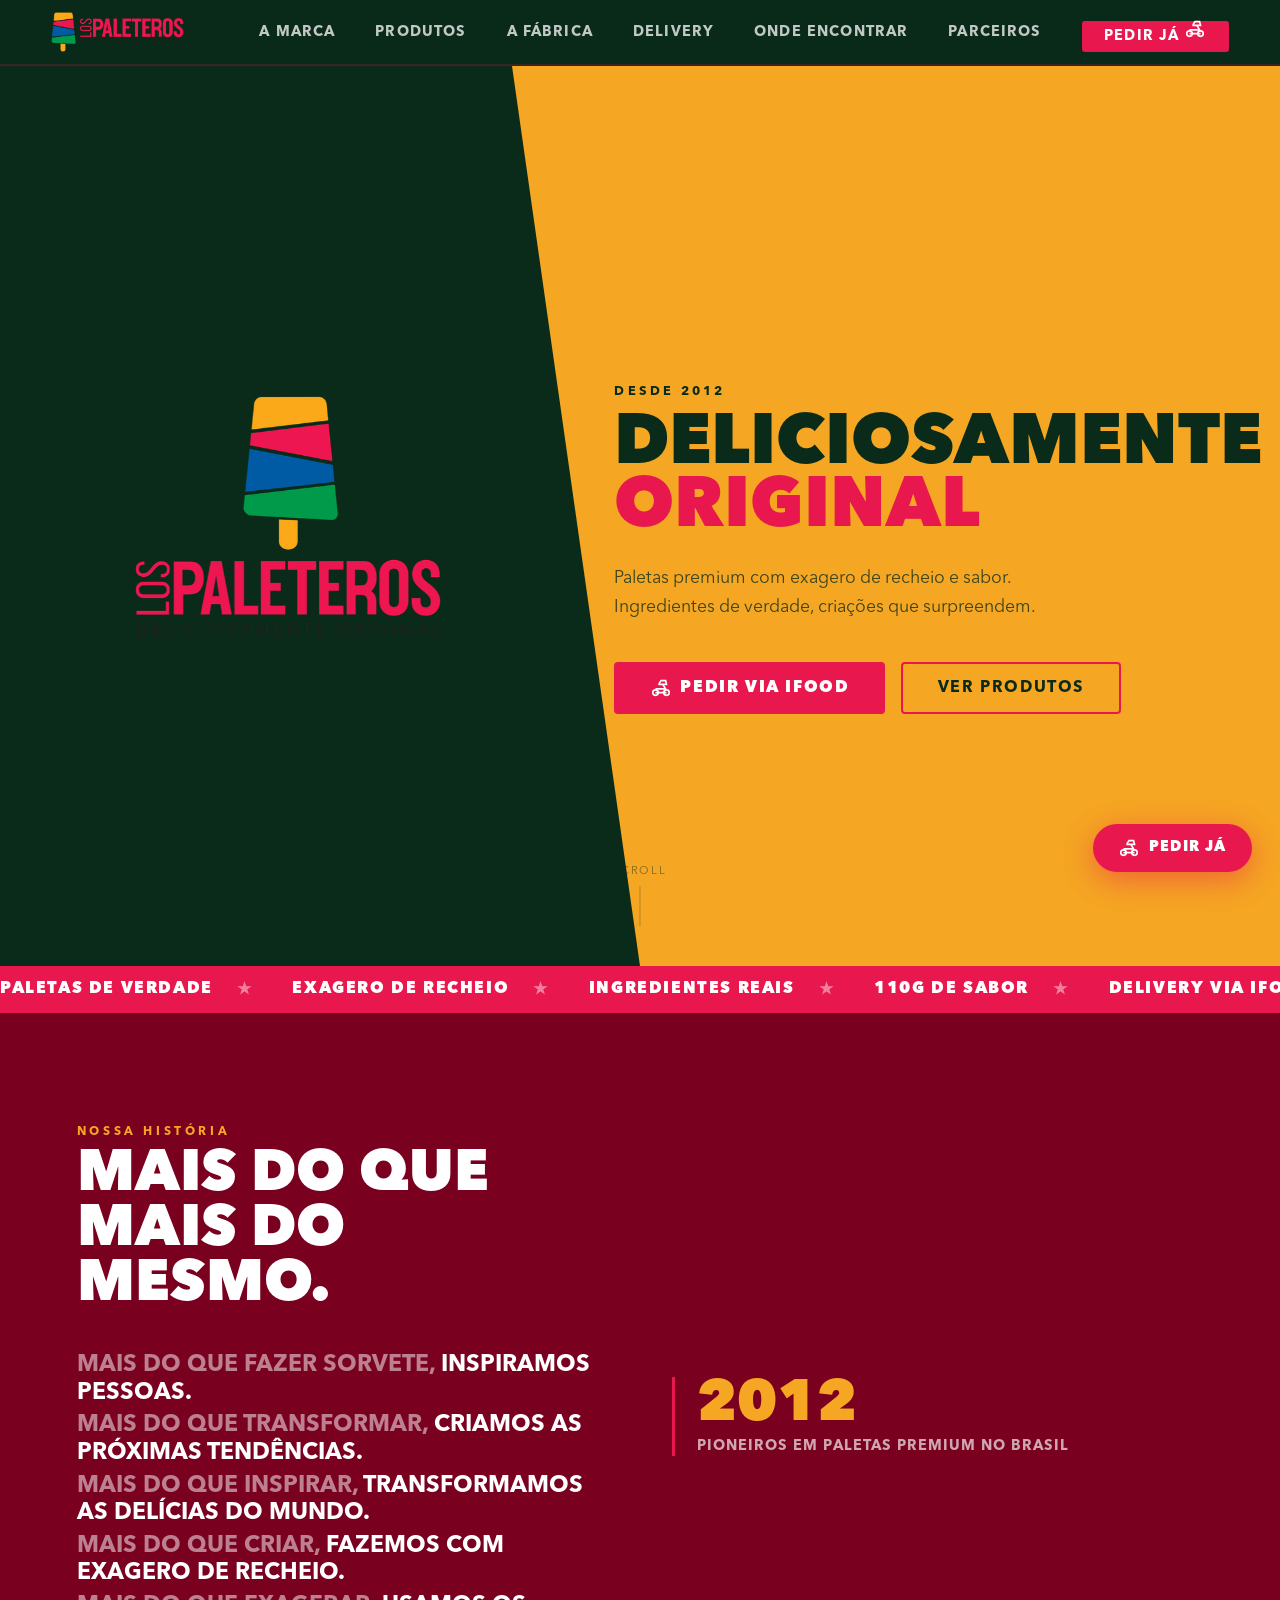
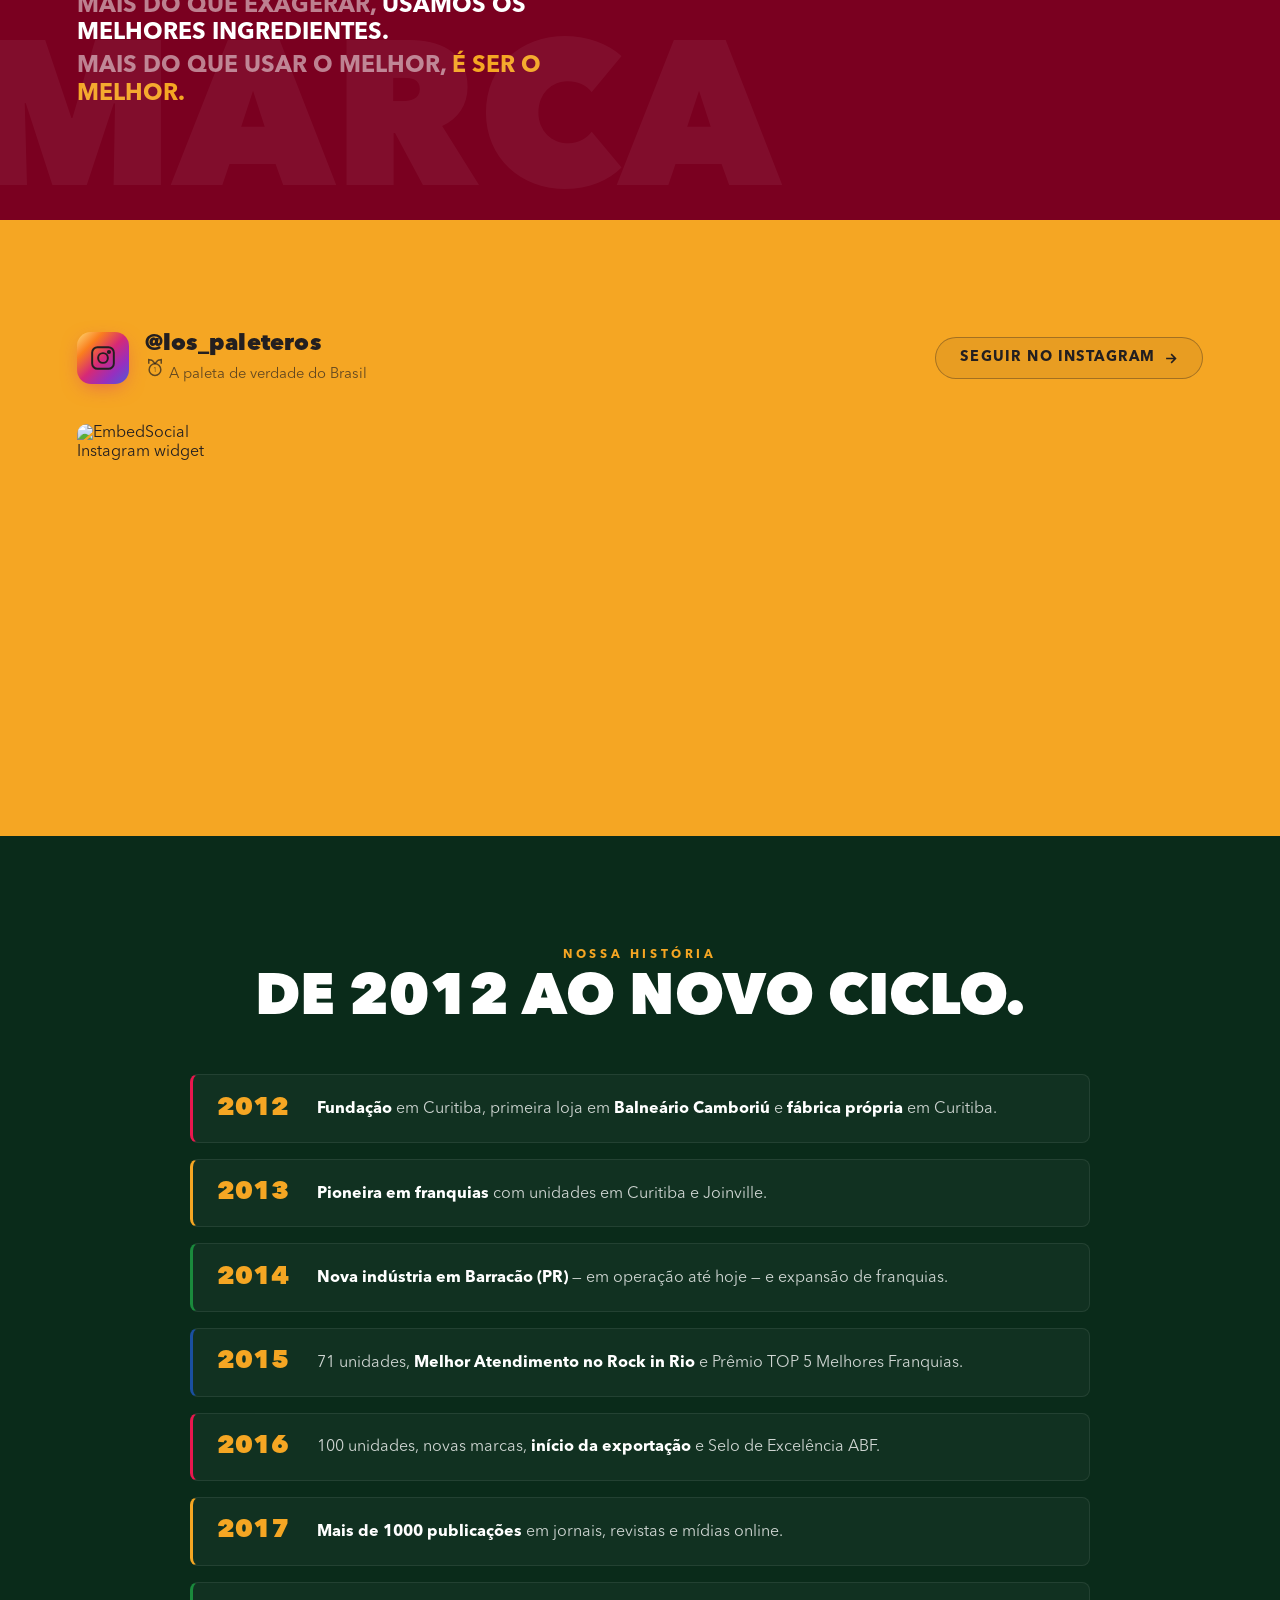
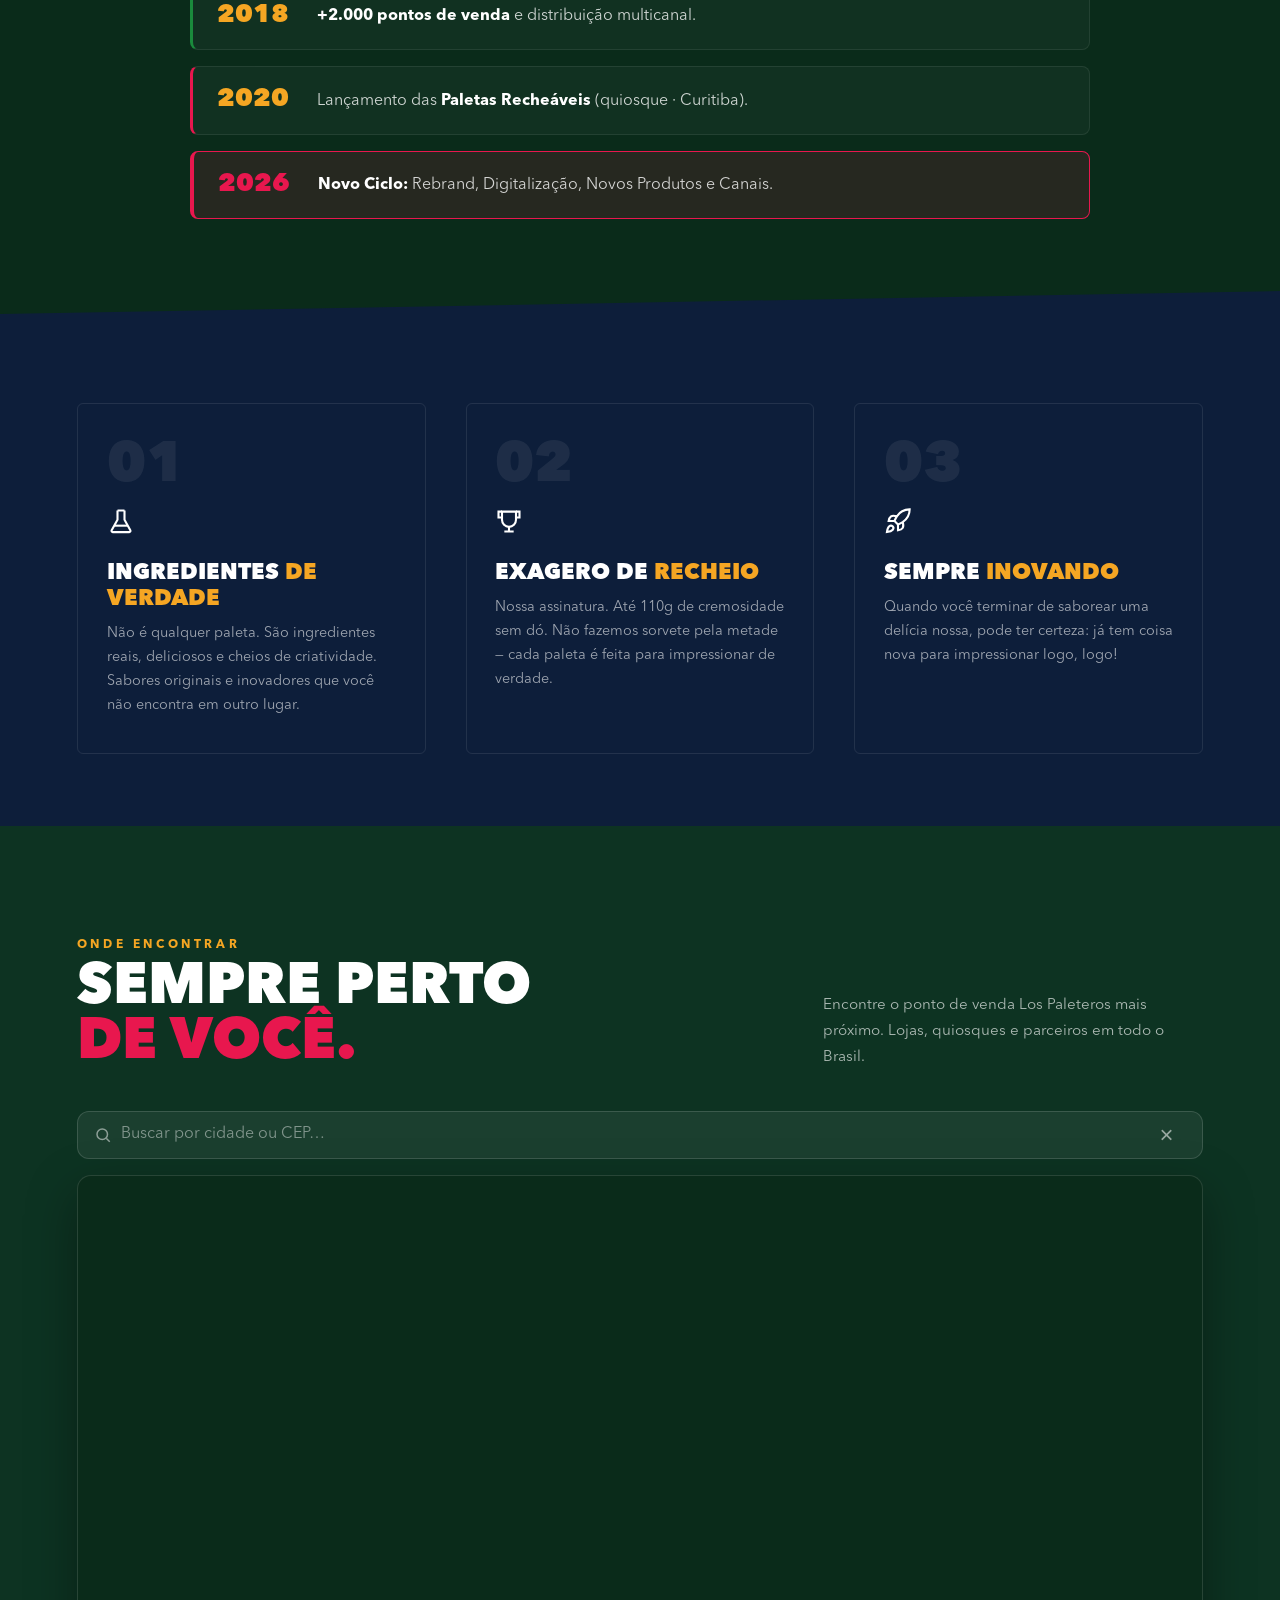
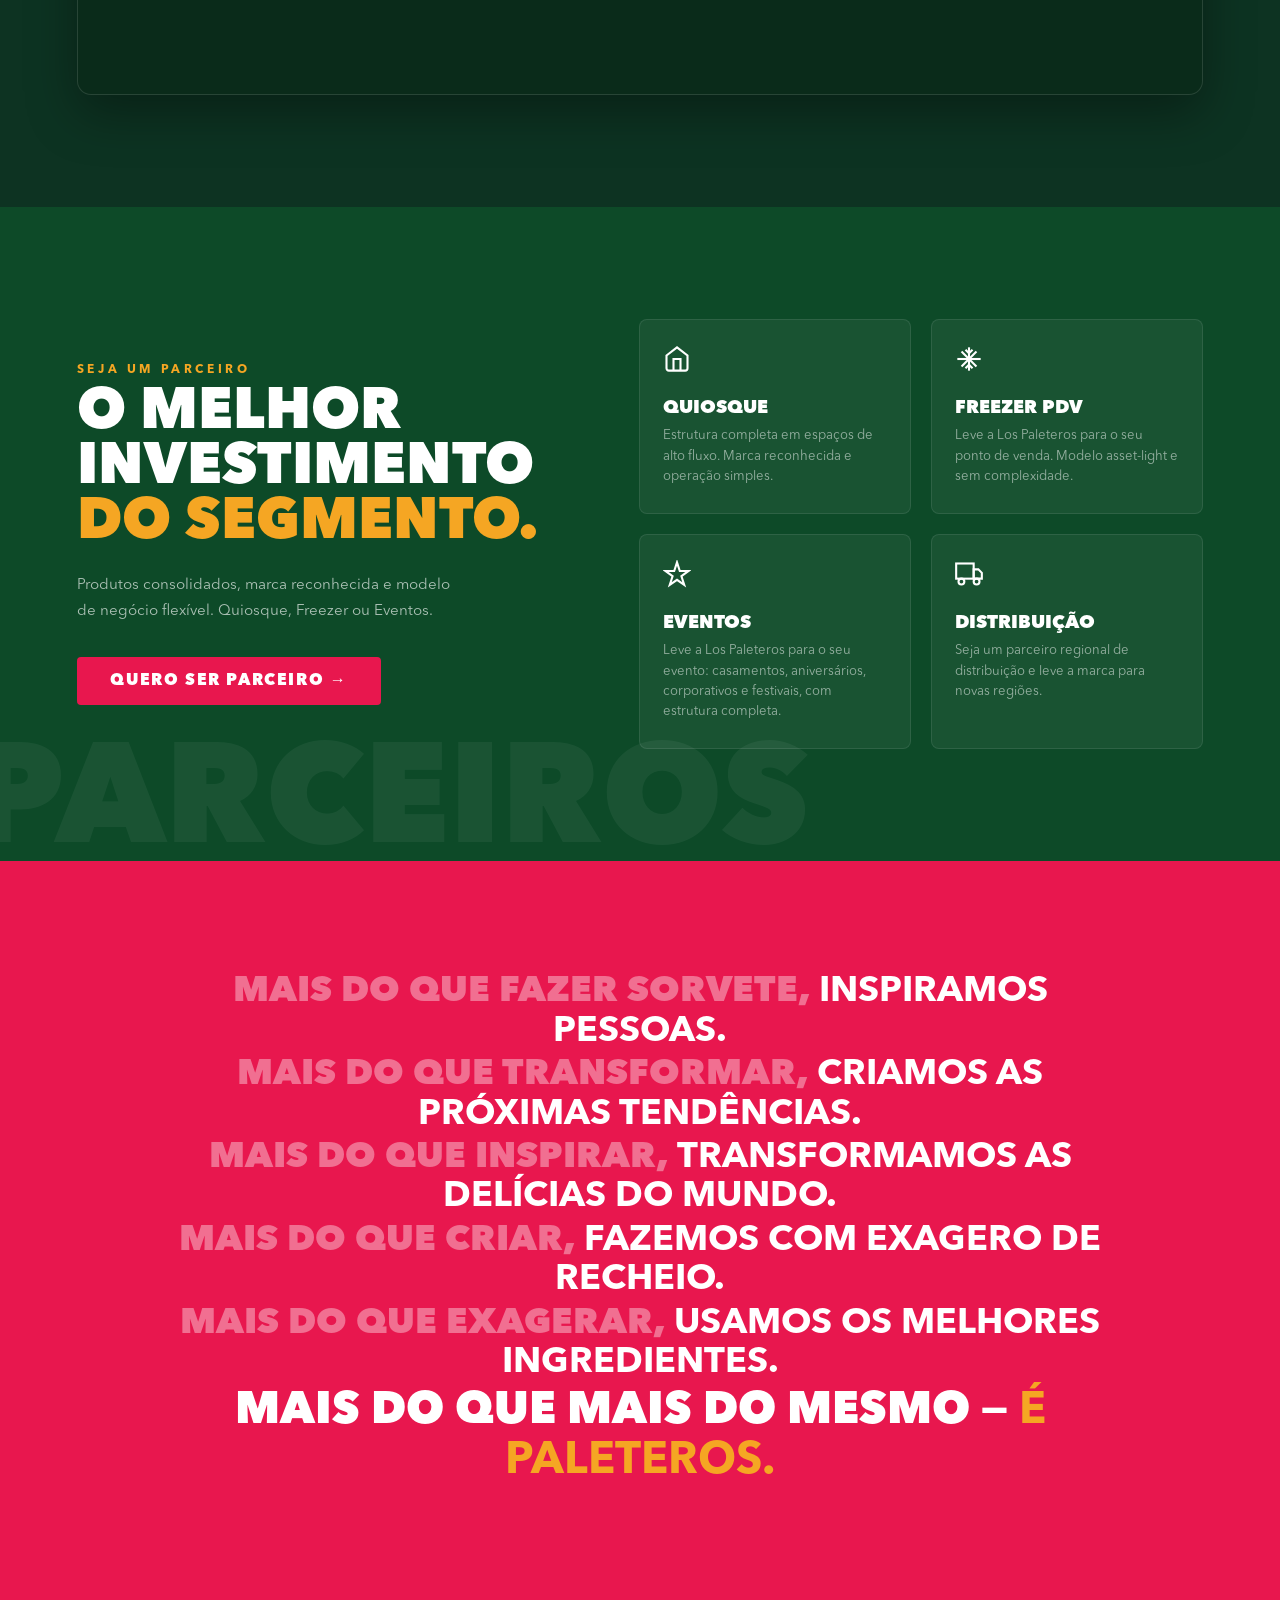
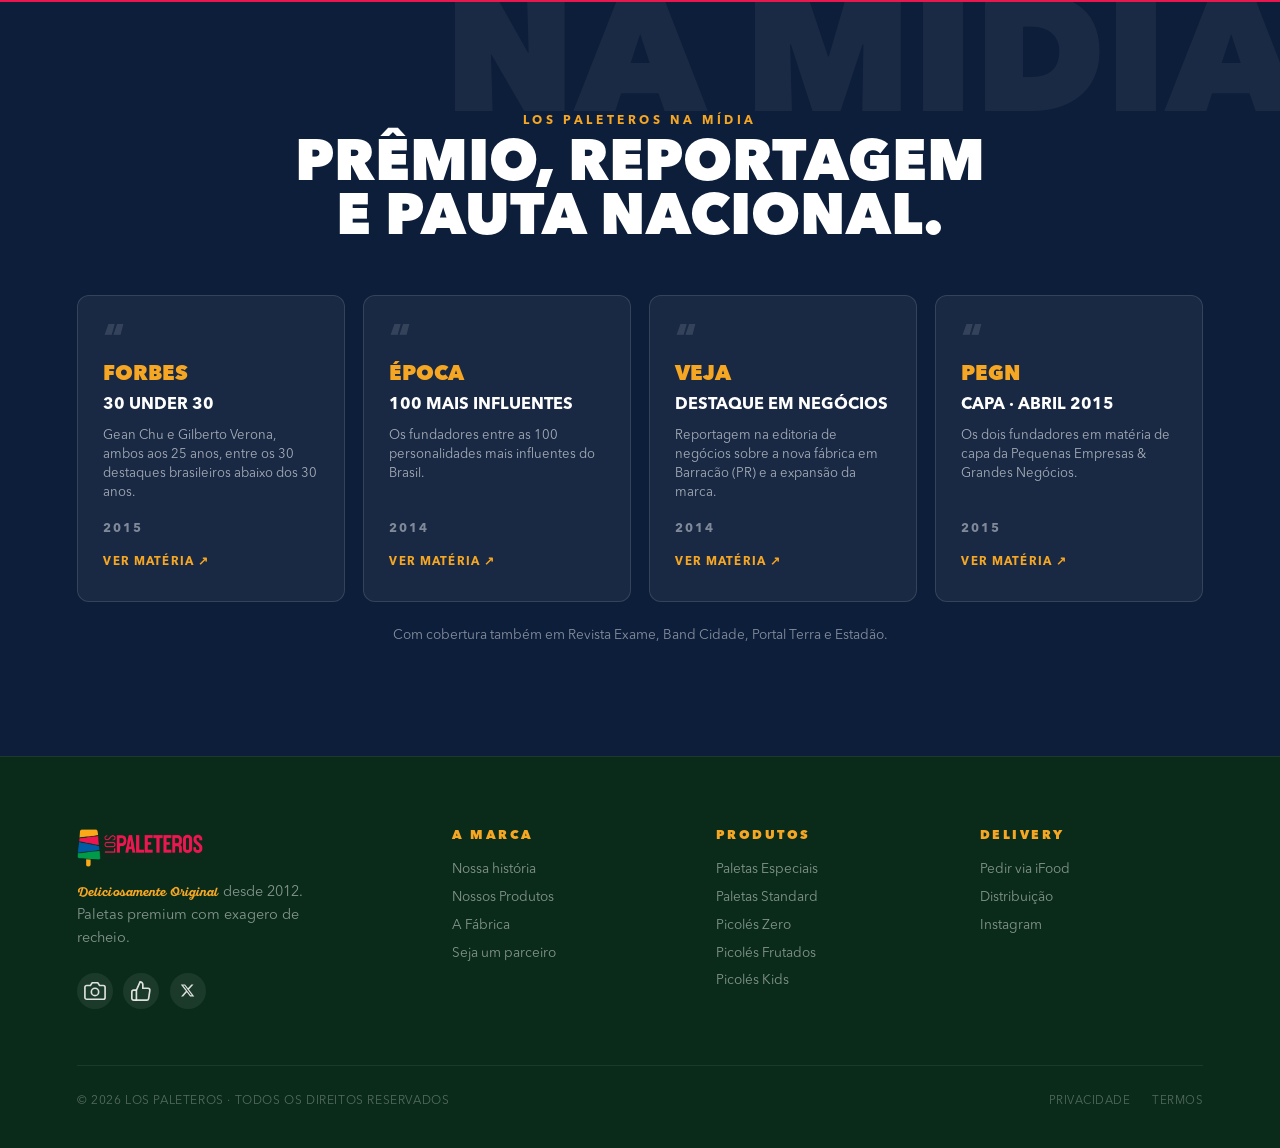
==== commit 0463db22: "Adiciona filtro de busca por cidade ou CEP no mapa" ====
--- a/index.html
+++ b/index.html
@@ -156,6 +156,12 @@
         <h2 class="sec-title">Sempre perto<br><span style="color:var(--mg)">de você.</span></h2>
       </div>
       <p class="onde-sub">Encontre o ponto de venda Los Paleteros mais próximo. Lojas, quiosques e parceiros em todo o Brasil.</p>
+    </div>
+    <div class="mapa-busca">
+      <svg viewBox="0 0 24 24" width="18" height="18" fill="none" stroke="currentColor" stroke-width="2"><circle cx="11" cy="11" r="7"/><line x1="21" y1="21" x2="16.65" y2="16.65"/></svg>
+      <input id="mapa-q" type="search" placeholder="Buscar por cidade ou CEP…" autocomplete="off">
+      <button type="button" id="mapa-clear" aria-label="Limpar busca">×</button>
+      <span id="mapa-count"></span>
     </div>
     <div id="mapa-lojas"></div>
   </div>
@@ -662,23 +668,22 @@
     }
   });
 
+  var TODOS = [];
+  function lpNorm(x){ return (x||'').toString().toLowerCase().normalize('NFD').replace(/[̀-ͯ]/g,''); }
+
   PONTOS.forEach(function(p){
-    const gmaps = 'https://www.google.com/maps/dir/?api=1&destination=' + p.lat + ',' + p.lng;
-    const icon = p.nome.indexOf('Los Paleteros') === 0 ? greenPin : pinIcon;
-    const m = L.marker([p.lat, p.lng], {icon: icon}).bindPopup(
+    var gmaps = 'https://www.google.com/maps/dir/?api=1&destination=' + p.lat + ',' + p.lng;
+    var icon = p.nome.indexOf('Los Paleteros') === 0 ? greenPin : pinIcon;
+    var m = L.marker([p.lat, p.lng], {icon: icon}).bindPopup(
       '<div class="lp-pop-nome">' + p.nome + '</div>' +
       '<div class="lp-pop-end">' + p.endereco + '</div>' +
-      '<a class="lp-pop-link" href="' + gmaps + '" target="_blank" rel="noopener">Como chegar →</a>'
+      '<a class="lp-pop-link" href="' + gmaps + '" target="_blank" rel="noopener">Como chegar &rarr;</a>'
     );
     cluster.addLayer(m);
+    TODOS.push({ m: m, t: lpNorm(p.nome + ' ' + p.endereco) });
   });
 
-  mapa.addLayer(cluster);
-  mapa.fitBounds(cluster.getBounds(), {padding: [50, 50]});
-
-  // --- Pontos de venda de Foz do Iguaçu (coordenadas fixas) ---
-  (function(){
-    if (typeof PONTOS_FOZ === 'undefined' || !PONTOS_FOZ.length) return;
+  if (typeof PONTOS_FOZ !== 'undefined' && PONTOS_FOZ.length) {
     PONTOS_FOZ.forEach(function(p){
       var dir = 'https://www.google.com/maps/dir/?api=1&destination=' + encodeURIComponent(p.endereco);
       var m = L.marker([p.lat, p.lng], {icon: pinIcon}).bindPopup(
@@ -686,8 +691,42 @@
         '<div class="lp-pop-end">' + p.endereco + '</div>' +
         '<a class="lp-pop-link" href="' + dir + '" target="_blank" rel="noopener">Como chegar &rarr;</a>');
       cluster.addLayer(m);
+      TODOS.push({ m: m, t: lpNorm(p.nome + ' ' + p.endereco) });
     });
-    mapa.fitBounds(cluster.getBounds(), {padding: [50, 50]});
+  }
+
+  mapa.addLayer(cluster);
+  mapa.fitBounds(cluster.getBounds(), {padding: [50, 50]});
+
+  // --- Busca por cidade ou CEP ---
+  (function(){
+    var elQ = document.getElementById('mapa-q');
+    if (!elQ) return;
+    var elCount = document.getElementById('mapa-count');
+    var elClear = document.getElementById('mapa-clear');
+    function aplicar(termo){
+      var q = lpNorm(termo), vis = [];
+      cluster.clearLayers();
+      TODOS.forEach(function(it){
+        if (!q || it.t.indexOf(q) !== -1) { cluster.addLayer(it.m); vis.push(it.m); }
+      });
+      if (elCount) elCount.textContent = q ? (vis.length + (vis.length === 1 ? ' ponto' : ' pontos')) : '';
+      if (vis.length) { mapa.fitBounds(L.featureGroup(vis).getBounds(), {padding:[50,50]}); }
+    }
+    function buscar(termo){
+      var cep = (termo||'').replace(/\D/g,'');
+      if (cep.length === 8) {
+        if (elCount) elCount.textContent = 'buscando CEP…';
+        fetch('https://viacep.com.br/ws/' + cep + '/json/')
+          .then(function(r){ return r.json(); })
+          .then(function(d){ aplicar(d && !d.erro && d.localidade ? d.localidade : termo); })
+          .catch(function(){ aplicar(termo); });
+      } else { aplicar(termo); }
+    }
+    var deb;
+    elQ.addEventListener('input', function(){ clearTimeout(deb); var v = elQ.value; deb = setTimeout(function(){ buscar(v); }, 350); });
+    elQ.addEventListener('keydown', function(e){ if (e.key === 'Enter'){ e.preventDefault(); clearTimeout(deb); buscar(elQ.value); } });
+    if (elClear) elClear.addEventListener('click', function(){ elQ.value=''; aplicar(''); elQ.focus(); });
   })();
 
   // habilita zoom por scroll só após clique (evita travar o scroll da página)
--- a/assets/css/index.css
+++ b/assets/css/index.css
@@ -392,3 +392,11 @@
 .midia-note{text-align:center;margin-top:1.6rem;font-size:.85rem;color:rgba(255,255,255,.5)}
 @media(max-width:1024px){.midia-grid{grid-template-columns:repeat(2,1fr)}}
 @media(max-width:560px){.midia-grid{grid-template-columns:1fr}}
+
+.mapa-busca{display:flex;align-items:center;gap:.55rem;max-width:1240px;margin:0 auto 1rem;background:rgba(255,255,255,.06);border:1px solid rgba(255,255,255,.14);border-radius:12px;padding:.7rem 1rem}
+.mapa-busca svg{color:rgba(255,255,255,.5);flex-shrink:0}
+.mapa-busca input{flex:1;background:none;border:0;outline:none;color:#fff;font-family:var(--f);font-size:1rem;min-width:0}
+.mapa-busca input::placeholder{color:rgba(255,255,255,.45)}
+.mapa-busca #mapa-clear{background:none;border:0;color:rgba(255,255,255,.55);font-size:1.5rem;line-height:1;cursor:pointer;padding:0 .25rem}
+.mapa-busca #mapa-clear:hover{color:#fff}
+.mapa-busca #mapa-count{font-size:.85rem;color:var(--yw);white-space:nowrap;font-weight:700}
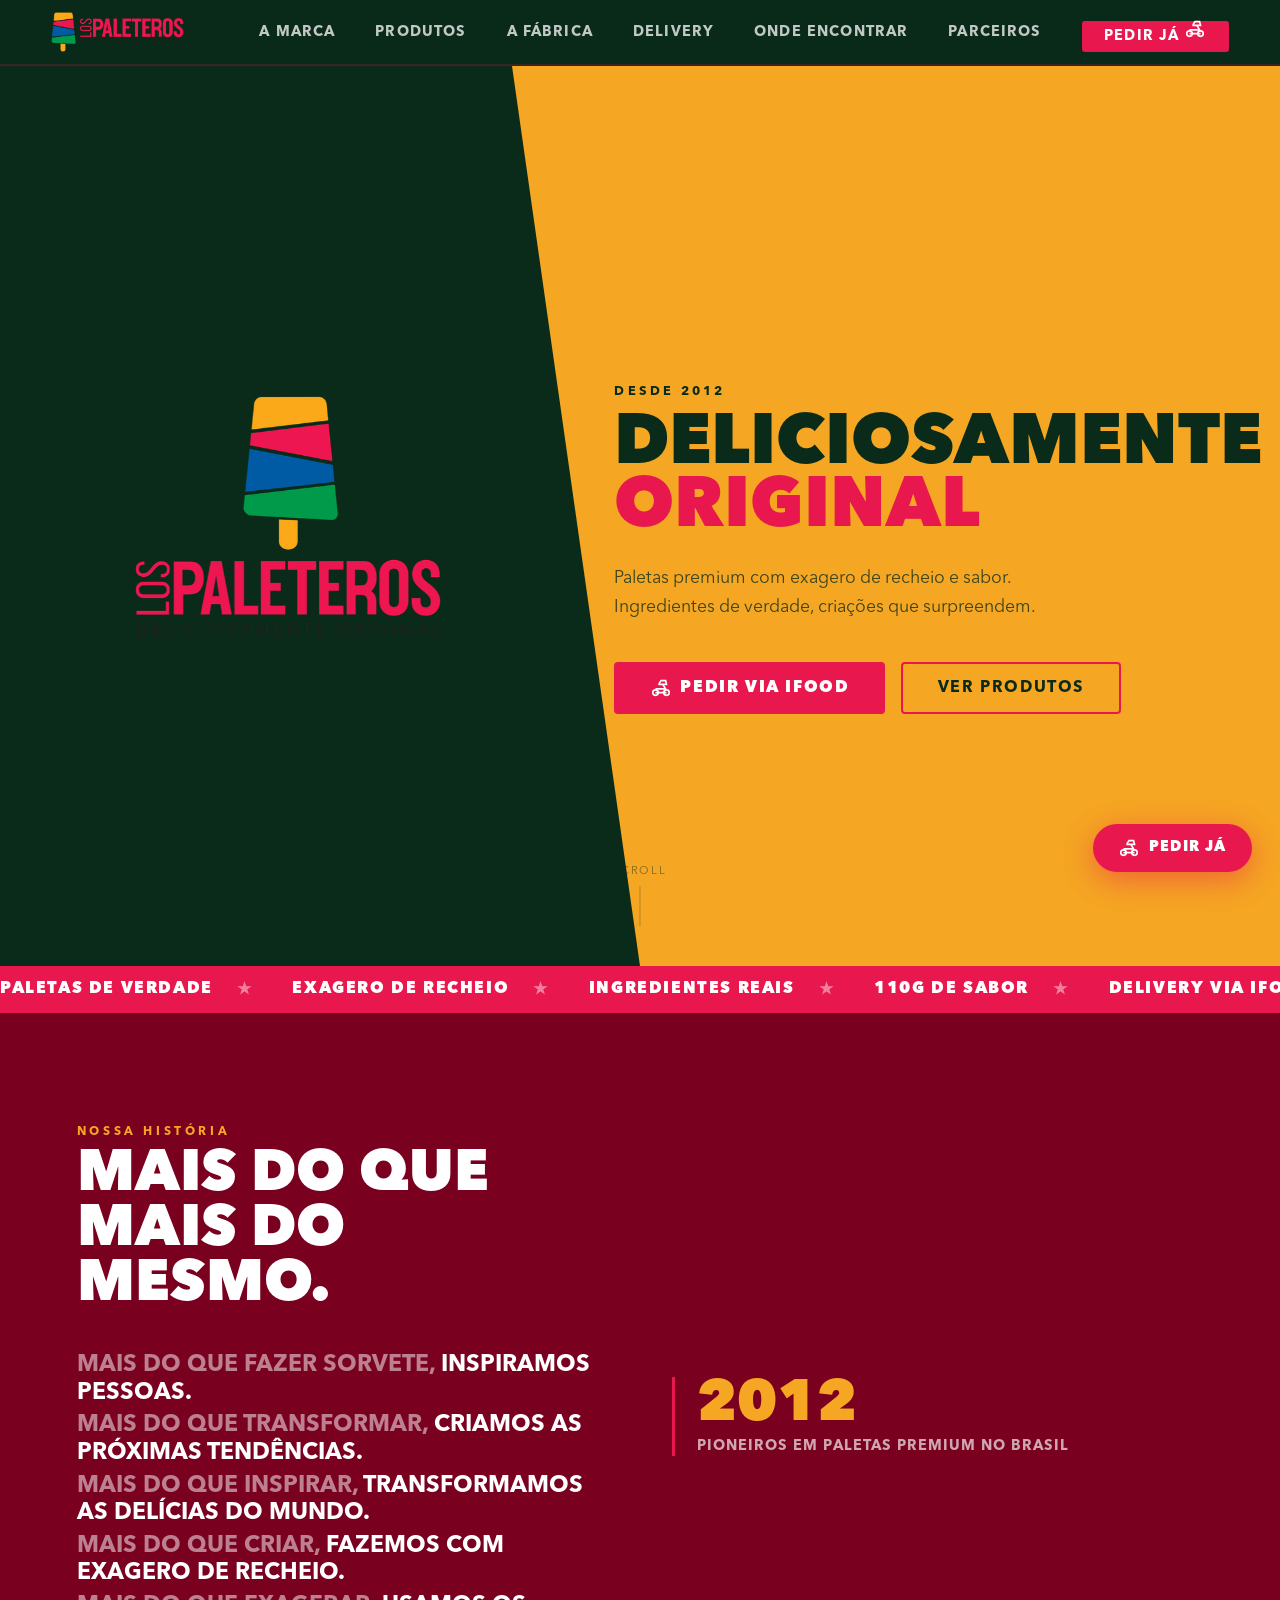
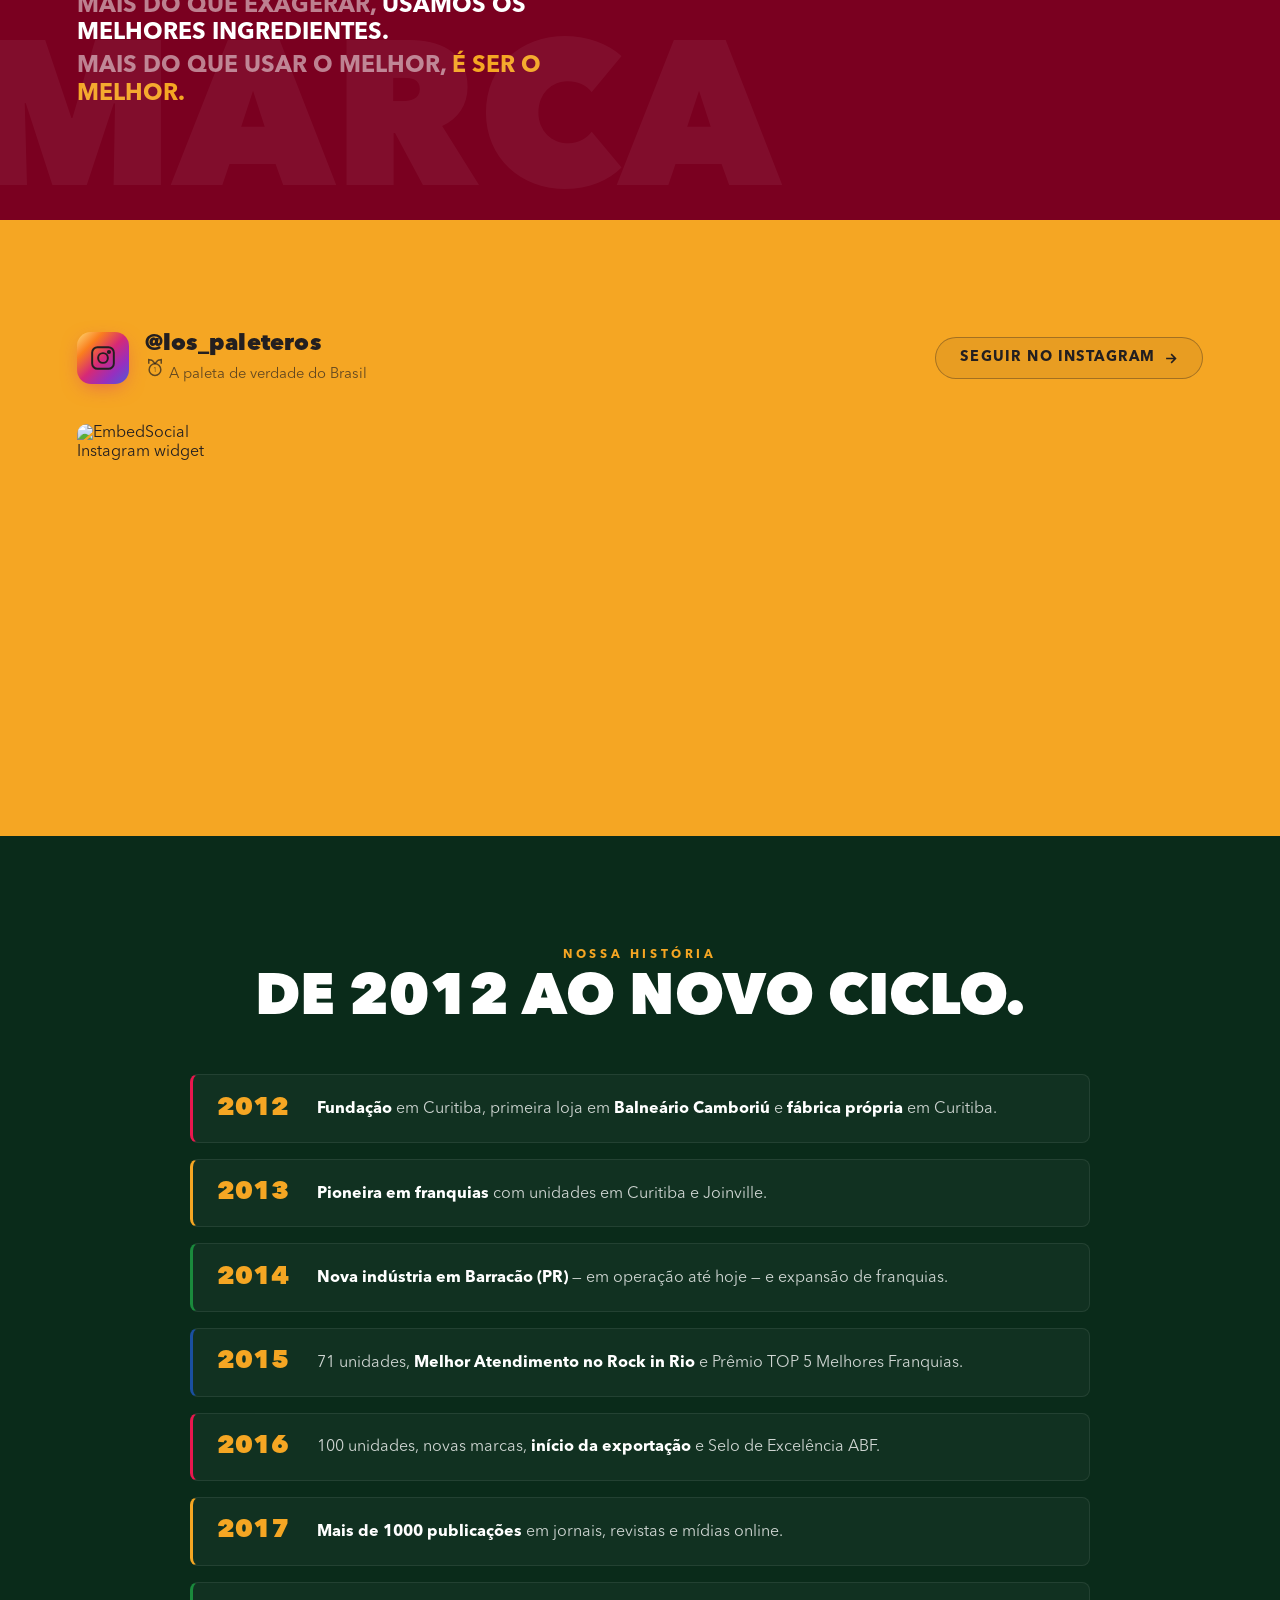
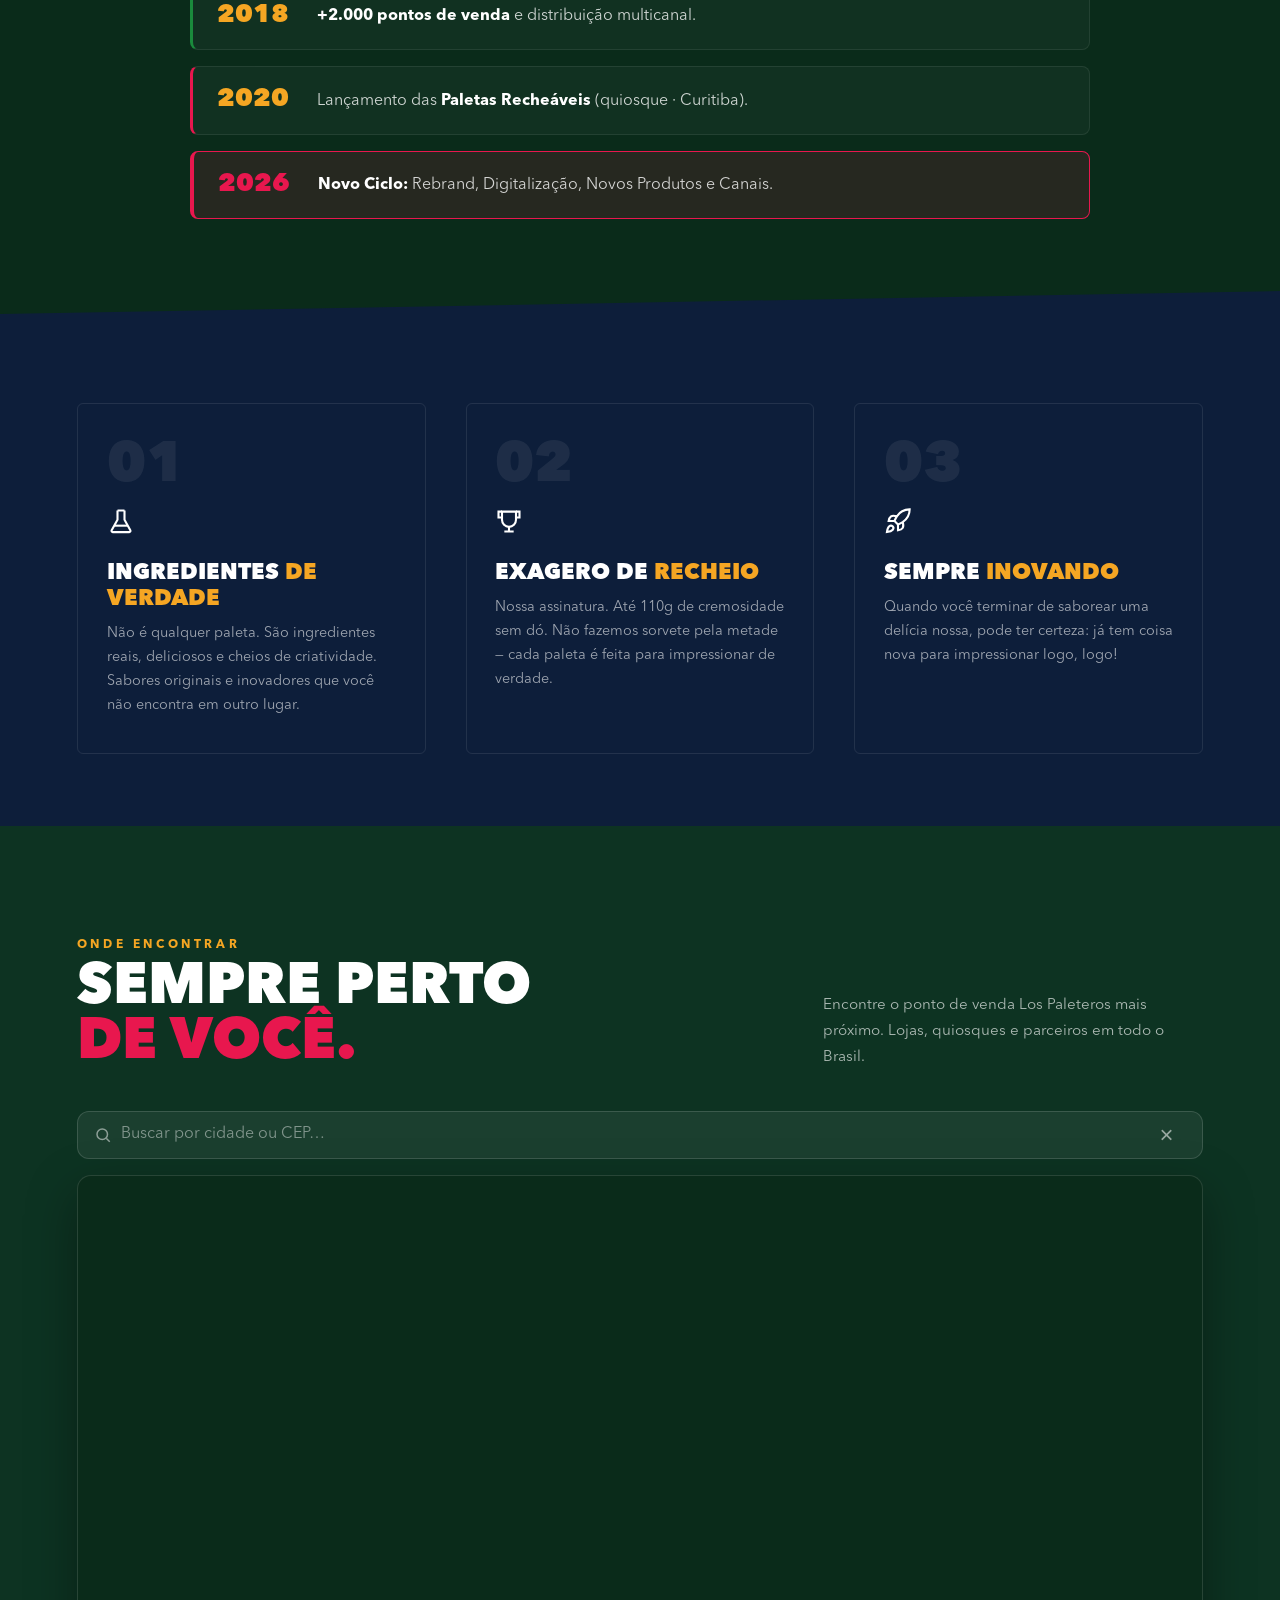
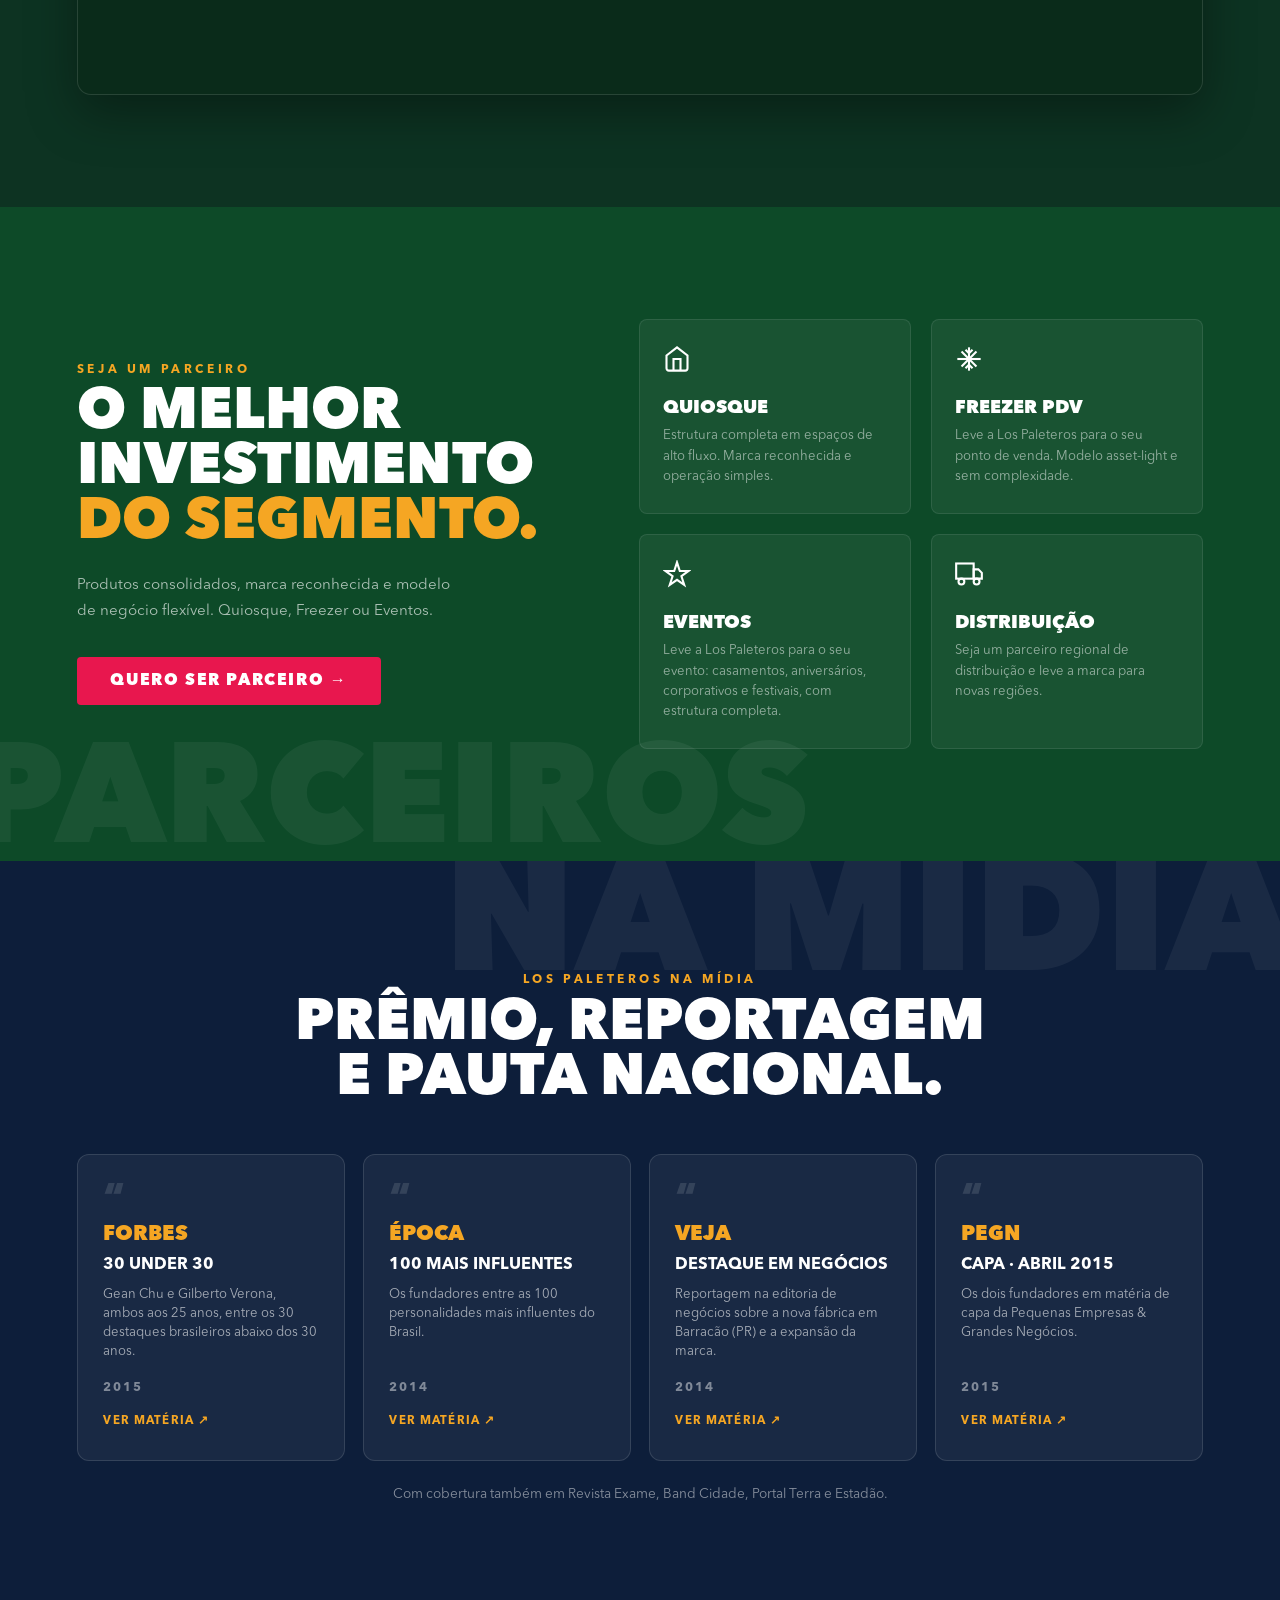
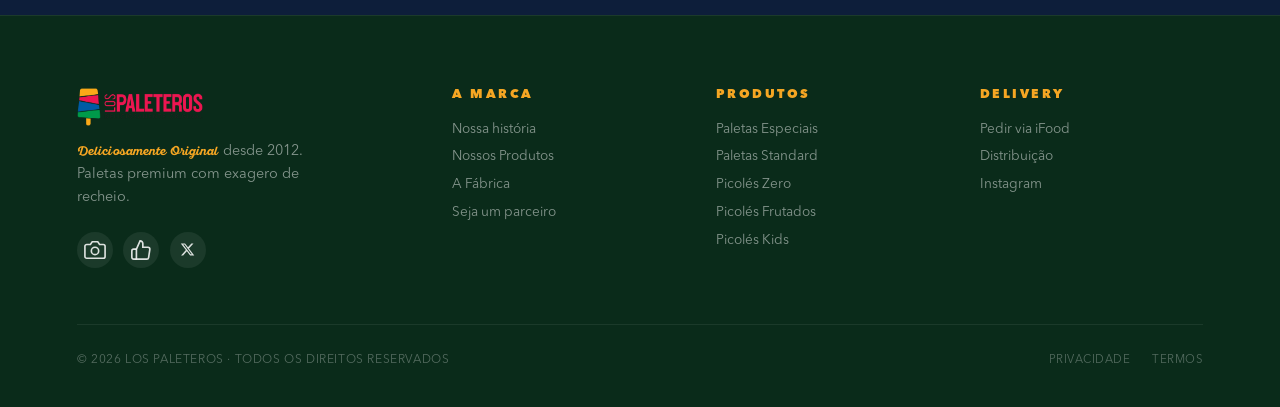
==== commit 8d3a4b8c: "Remove manifesto inferior do site (mantém o superior)" ====
--- a/index.html
+++ b/index.html
@@ -183,19 +183,6 @@
       <a href="parceiros.html#eventos" class="par-card reveal"><div class="par-icon"><svg viewBox="0 0 24 24" fill="none" stroke="currentColor" stroke-width="1.8" width="28" height="28"><path d="M12 2l2.4 7.4H22l-6.2 4.5 2.4 7.4L12 17l-6.2 4.3 2.4-7.4L2 9.4h7.6z"/></svg></div><div class="par-title">Eventos</div><p class="par-desc">Leve a Los Paleteros para o seu evento: casamentos, aniversários, corporativos e festivais, com estrutura completa.</p></a>
       <a href="parceiros.html#distribuicao" class="par-card reveal"><div class="par-icon"><svg viewBox="0 0 24 24" fill="none" stroke="currentColor" stroke-width="1.8" width="28" height="28"><rect x="1" y="3" width="15" height="13"/><polygon points="16 8 20 8 23 11 23 16 16 16 16 8"/><circle cx="5.5" cy="18.5" r="2.5"/><circle cx="18.5" cy="18.5" r="2.5"/></svg></div><div class="par-title">Distribuição</div><p class="par-desc">Seja um parceiro regional de distribuição e leve a marca para novas regiões.</p></a>
     </div>
-  </div>
-</section>
-
-<!-- MANIFESTO -->
-<section class="manifesto">
-  <span class="ghost">MANIFESTO</span>
-  <div class="mf-full">
-    <p class="mfline">Mais do que fazer sorvete, <strong>inspiramos pessoas.</strong></p>
-    <p class="mfline">Mais do que transformar, <strong>criamos as próximas tendências.</strong></p>
-    <p class="mfline">Mais do que inspirar, <strong>transformamos as delícias do mundo.</strong></p>
-    <p class="mfline">Mais do que criar, <strong>fazemos com exagero de recheio.</strong></p>
-    <p class="mfline">Mais do que exagerar, <strong>usamos os melhores ingredientes.</strong></p>
-    <p class="mfline final">Mais do que mais do mesmo — <strong>É Paleteros.</strong></p>
   </div>
 </section>
 
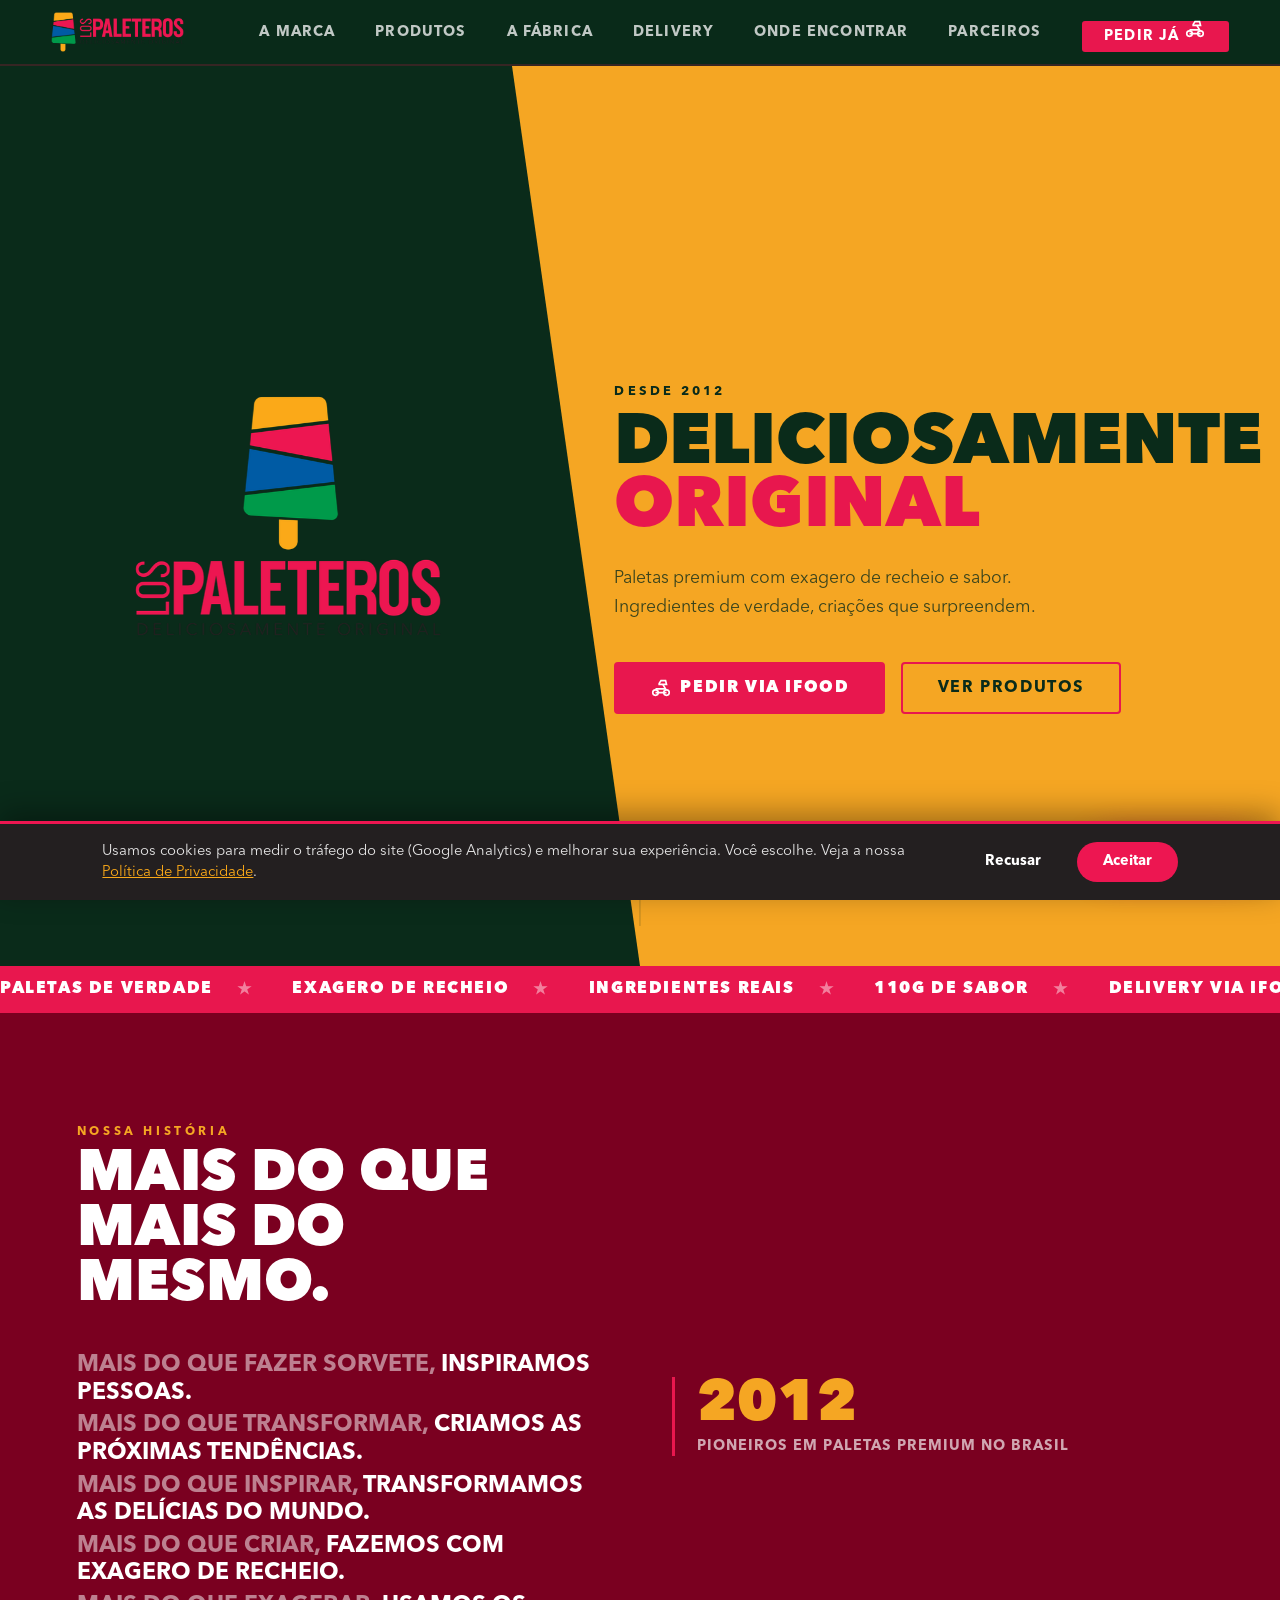
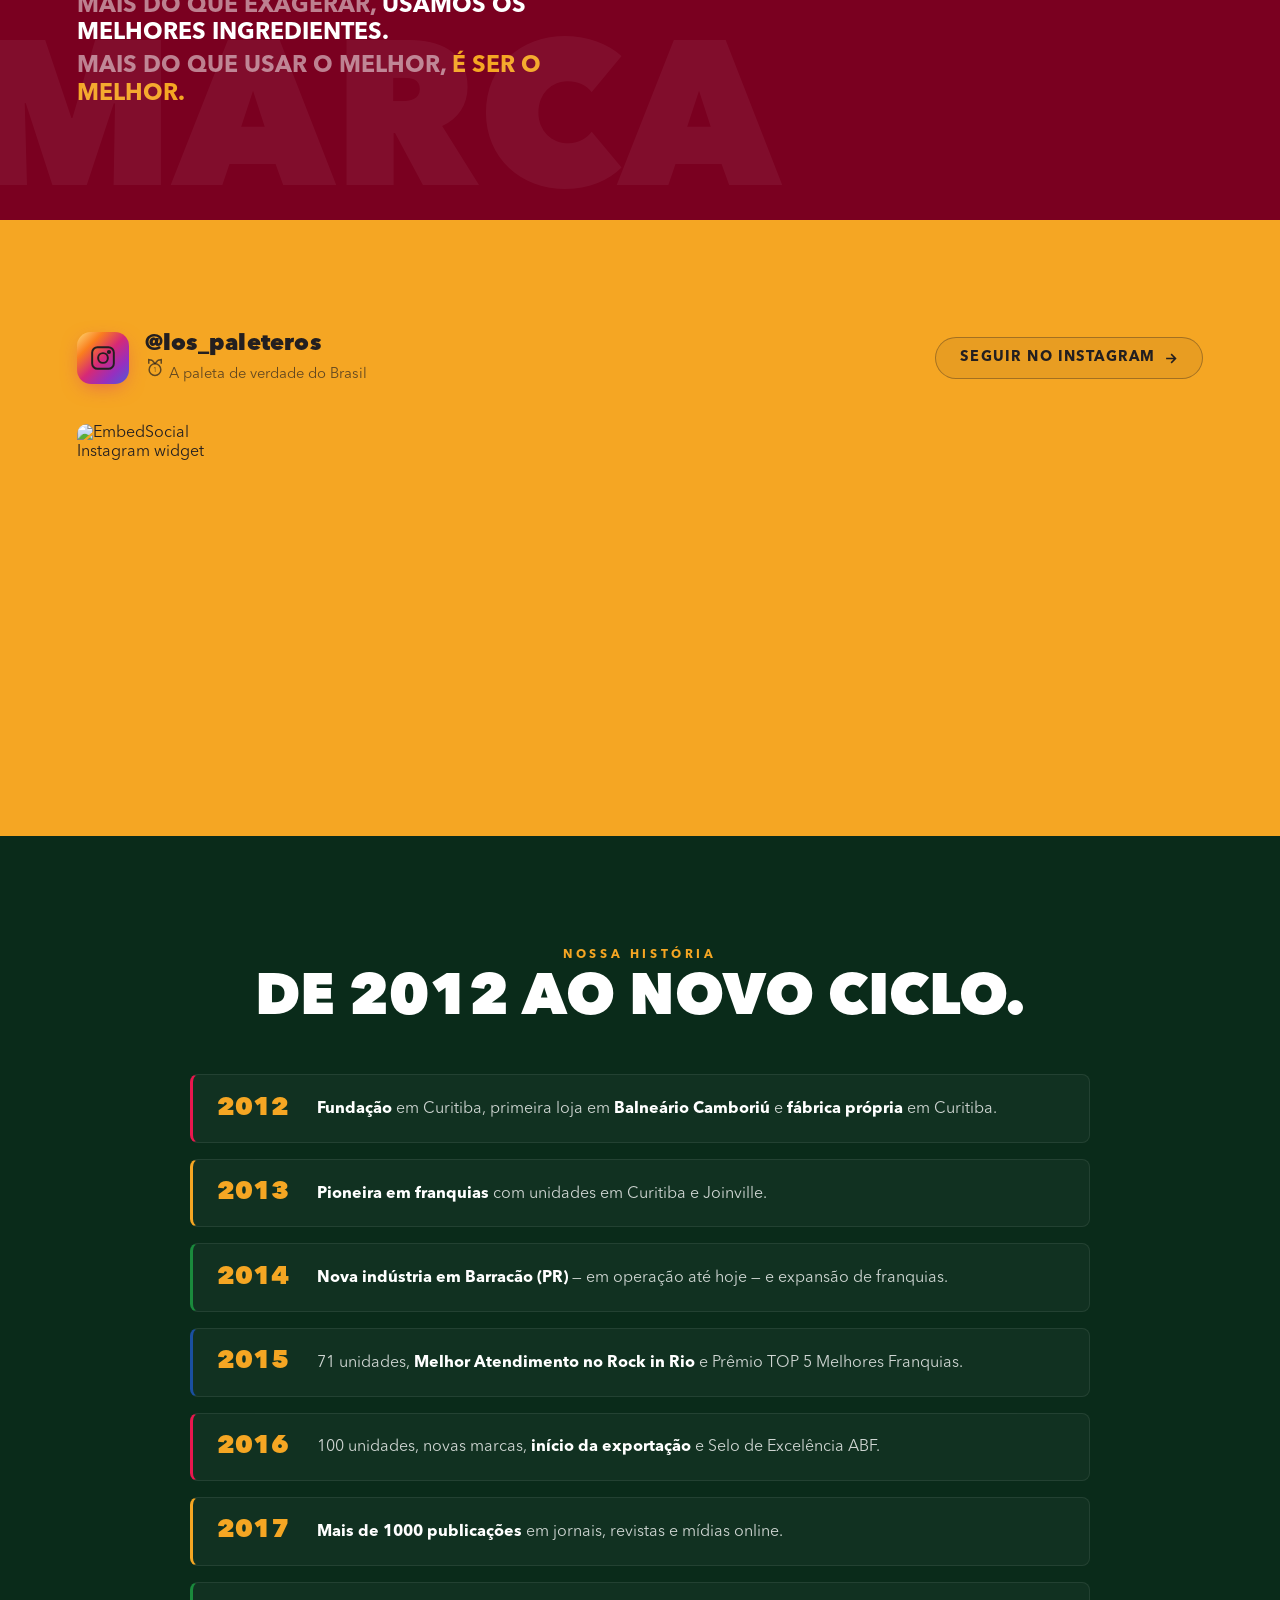
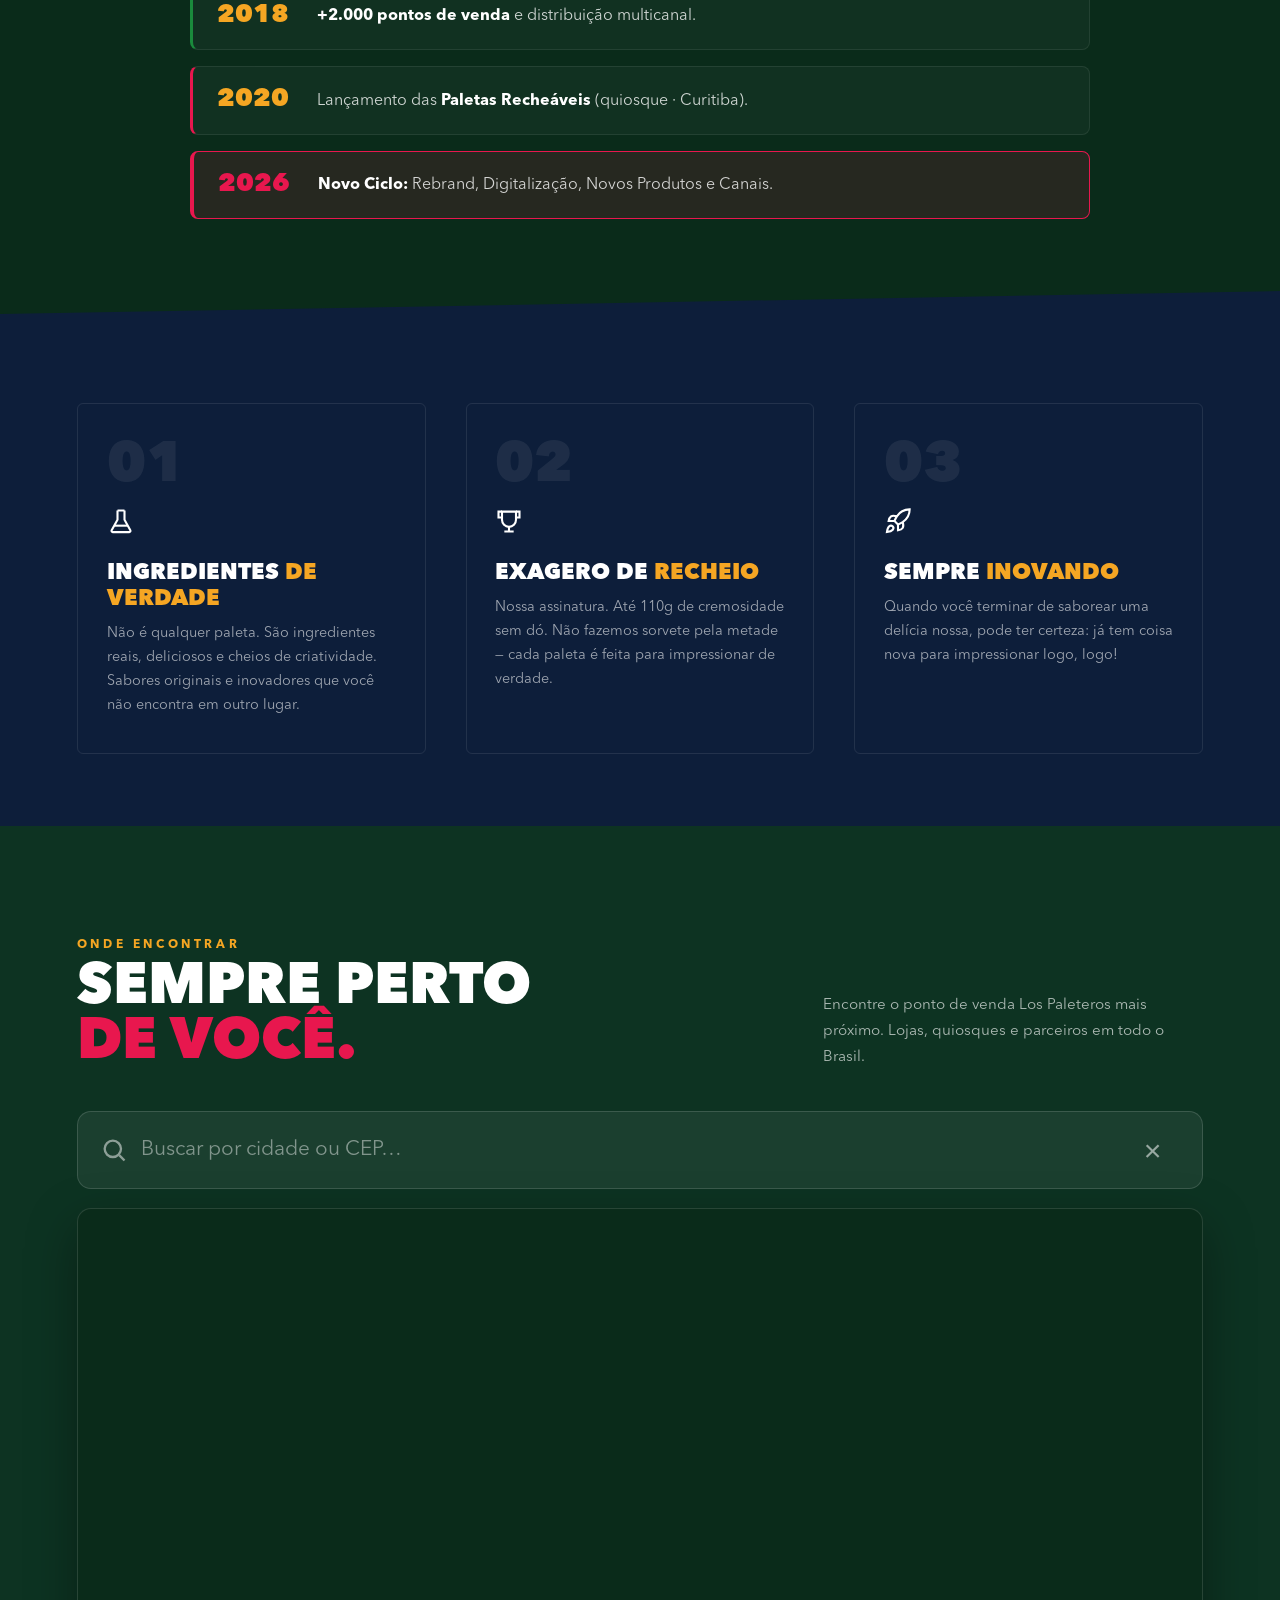
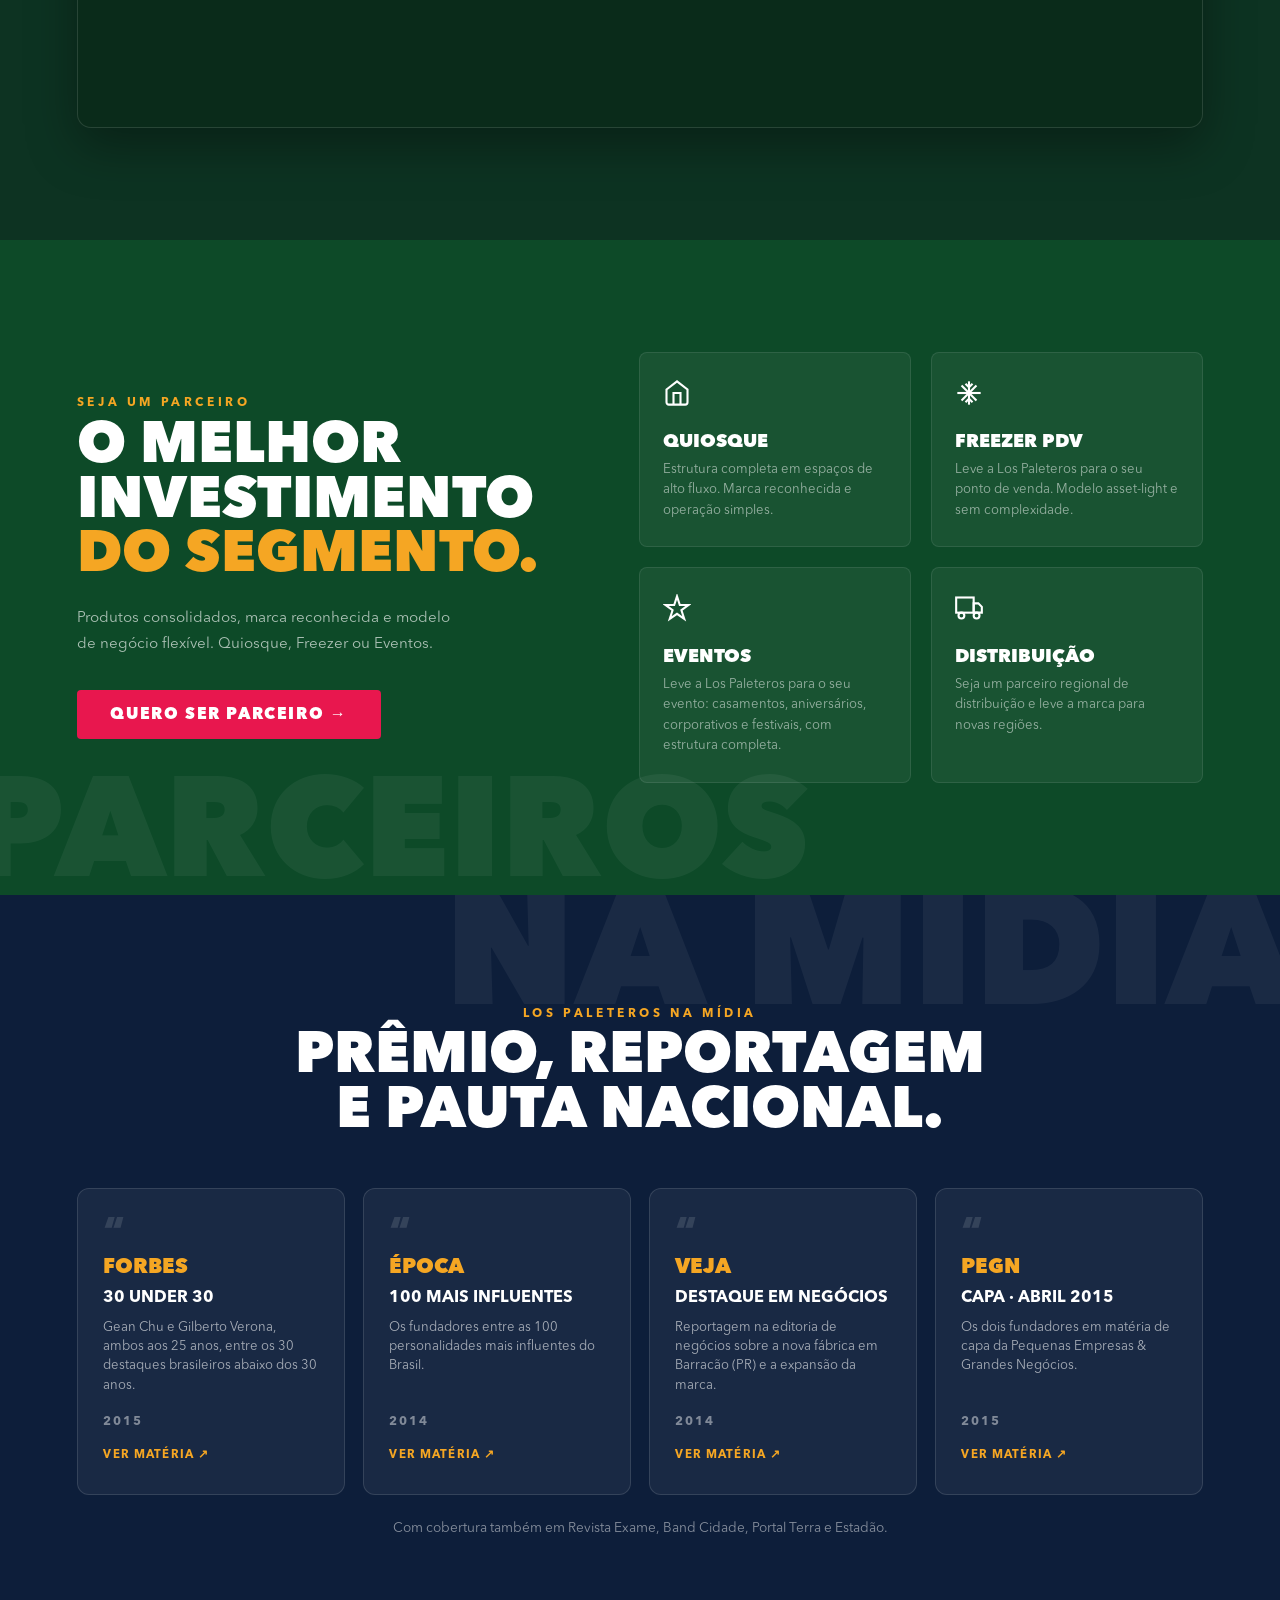
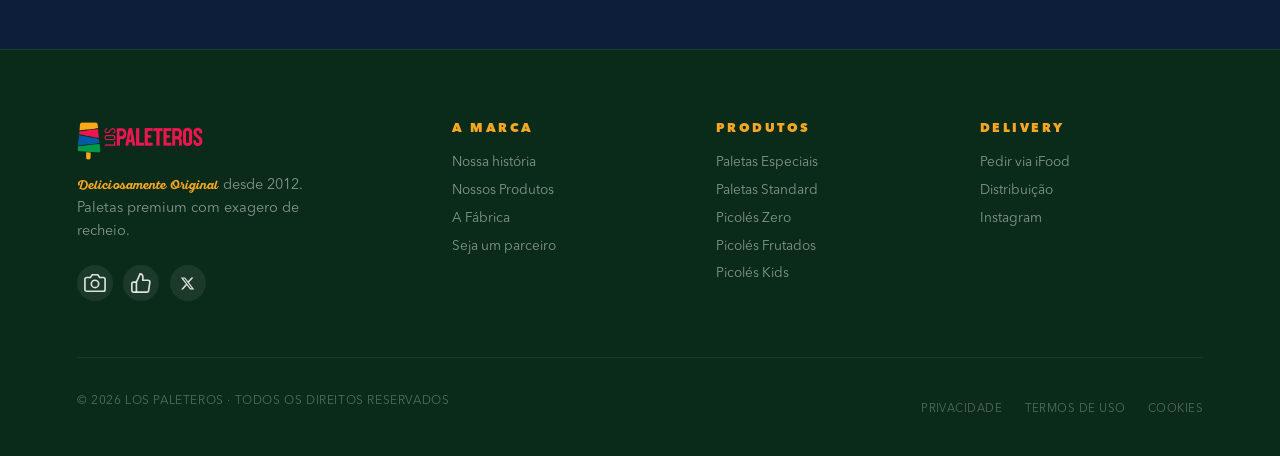
==== commit c69a7421: "Politica de Privacidade + Termos de Uso + banner de cookies (LGPD)" ====
--- a/index.html
+++ b/index.html
@@ -14,6 +14,7 @@
 <link rel="stylesheet" href="assets/css/brand.css">
 <link rel="stylesheet" href="assets/css/index.css">
 <!-- Google tag (gtag.js) -->
+<script>/* LGPD: GA so coleta apos aceite no banner de cookies */window['ga-disable-G-9R4057CDQT']=(function(){try{return localStorage.getItem('lp_cookie_consent')!=='accepted';}catch(e){return true;}})();</script>
 <script async src="https://www.googletagmanager.com/gtag/js?id=G-9R4057CDQT"></script>
 <script>
   window.dataLayer = window.dataLayer || [];
@@ -21,7 +22,8 @@
   gtag('js', new Date());
   gtag('config', 'G-9R4057CDQT');
 </script>
-<script>document.addEventListener("click",function(e){var a=e.target.closest&&e.target.closest('a[href*="ifood.com.br"]');if(a&&typeof gtag==="function"){gtag("event","click_pedir_ifood",{link_url:a.href,page:location.pathname});}});</script>
+<script src="assets/js/pedir-ifood.js" defer></script>
+<script src="assets/js/cookies.js" defer></script>
 </head>
 <body>
 
@@ -222,7 +224,7 @@
   </div>
   <div class="ft-bot">
     <p class="ft-copy">© 2026 Los Paleteros · Todos os direitos reservados</p>
-    <div class="ft-legal"><a href="mailto:contato@lospaleteros.com.br?subject=Política%20de%20Privacidade">Privacidade</a><a href="mailto:contato@lospaleteros.com.br?subject=Termos%20de%20Uso">Termos</a></div>
+    <div class="ft-legal"><a href="privacidade.html">Privacidade</a><a href="termos.html">Termos de Uso</a><a href="#" onclick="return lpCookiePrefs()">Cookies</a></div>
   </div>
 </footer>
 
--- a/assets/css/brand.css
+++ b/assets/css/brand.css
@@ -5,3 +5,22 @@
 html{scroll-behavior:smooth}
 /* === refinamento mobile: fontes/imagens === */
 img{height:auto}
+
+/* === Banner de cookies (LGPD) === */
+.lp-cookie{position:fixed;left:0;right:0;bottom:0;z-index:9999;background:#231F20;color:#fff;border-top:3px solid #ED1651;transform:translateY(115%);transition:transform .35s ease;font-family:'Avenir Next',system-ui,sans-serif;box-shadow:0 -8px 30px rgba(0,0,0,.35)}
+.lp-cookie.show{transform:none}
+.lp-cookie-in{max-width:1120px;margin:0 auto;display:flex;align-items:center;gap:1rem 2rem;flex-wrap:wrap;justify-content:center;padding:1.05rem 1.4rem}
+.lp-cookie-in p{margin:0;font-size:.92rem;line-height:1.45;flex:1;min-width:240px;color:rgba(255,255,255,.88)}
+.lp-cookie-in a{color:#FBA918;text-decoration:underline}
+.lp-cookie-bts{display:flex;gap:.7rem;flex-shrink:0}
+.lp-cookie-bts button{font-family:inherit;font-weight:700;font-size:.9rem;border:0;border-radius:999px;padding:.7rem 1.6rem;cursor:pointer;transition:background .2s,border-color .2s}
+.lp-ck-no{background:transparent;color:#fff;border:1.5px solid rgba(255,255,255,.4)}
+.lp-ck-no:hover{border-color:#fff}
+.lp-ck-yes{background:#ED1651;color:#fff}
+.lp-ck-yes:hover{background:#c9123f}
+@media(max-width:620px){.lp-cookie-in{flex-direction:column;text-align:center}.lp-cookie-bts{width:100%;justify-content:center}}
+
+/* .ft-legal genérico (rodapés que não definem o próprio) */
+.ft-legal{display:flex;flex-wrap:wrap;justify-content:center;gap:.6rem 1.3rem;margin-top:1rem}
+.ft-legal a{font-size:.72rem;color:rgba(255,255,255,.34);text-transform:uppercase;letter-spacing:.04em;text-decoration:none;transition:color .2s}
+.ft-legal a:hover{color:#fff}
--- a/assets/css/index.css
+++ b/assets/css/index.css
@@ -393,10 +393,10 @@
 @media(max-width:1024px){.midia-grid{grid-template-columns:repeat(2,1fr)}}
 @media(max-width:560px){.midia-grid{grid-template-columns:1fr}}
 
-.mapa-busca{display:flex;align-items:center;gap:.55rem;max-width:1240px;margin:0 auto 1rem;background:rgba(255,255,255,.06);border:1px solid rgba(255,255,255,.14);border-radius:12px;padding:.7rem 1rem}
-.mapa-busca svg{color:rgba(255,255,255,.5);flex-shrink:0}
-.mapa-busca input{flex:1;background:none;border:0;outline:none;color:#fff;font-family:var(--f);font-size:1rem;min-width:0}
+.mapa-busca{display:flex;align-items:center;gap:.8rem;max-width:1240px;margin:0 auto 1.2rem;background:rgba(255,255,255,.06);border:1px solid rgba(255,255,255,.14);border-radius:14px;padding:1.45rem 1.4rem}
+.mapa-busca svg{color:rgba(255,255,255,.5);flex-shrink:0;width:28px;height:28px}
+.mapa-busca input{flex:1;background:none;border:0;outline:none;color:#fff;font-family:var(--f);font-size:1.3rem;min-width:0}
 .mapa-busca input::placeholder{color:rgba(255,255,255,.45)}
-.mapa-busca #mapa-clear{background:none;border:0;color:rgba(255,255,255,.55);font-size:1.5rem;line-height:1;cursor:pointer;padding:0 .25rem}
+.mapa-busca #mapa-clear{background:none;border:0;color:rgba(255,255,255,.55);font-size:1.9rem;line-height:1;cursor:pointer;padding:0 .35rem}
 .mapa-busca #mapa-clear:hover{color:#fff}
-.mapa-busca #mapa-count{font-size:.85rem;color:var(--yw);white-space:nowrap;font-weight:700}
+.mapa-busca #mapa-count{font-size:1.05rem;color:var(--yw);white-space:nowrap;font-weight:700}
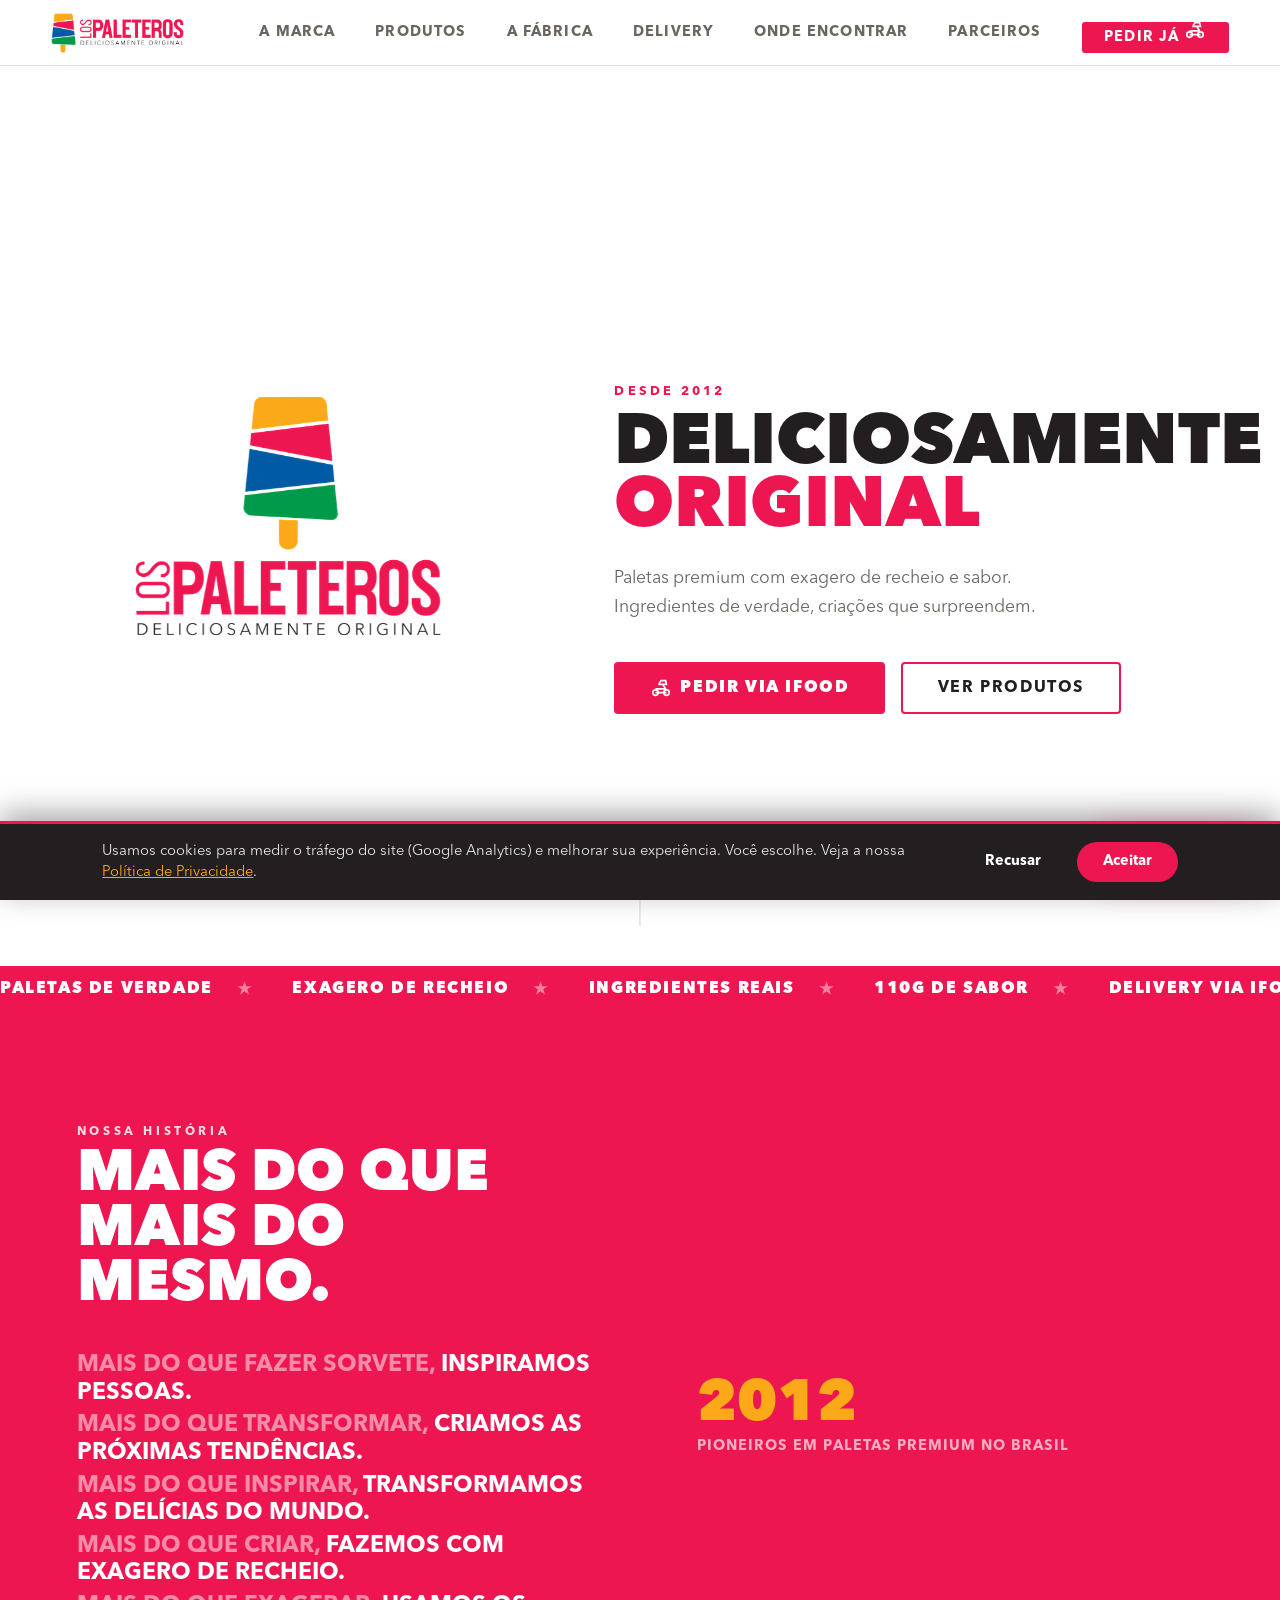
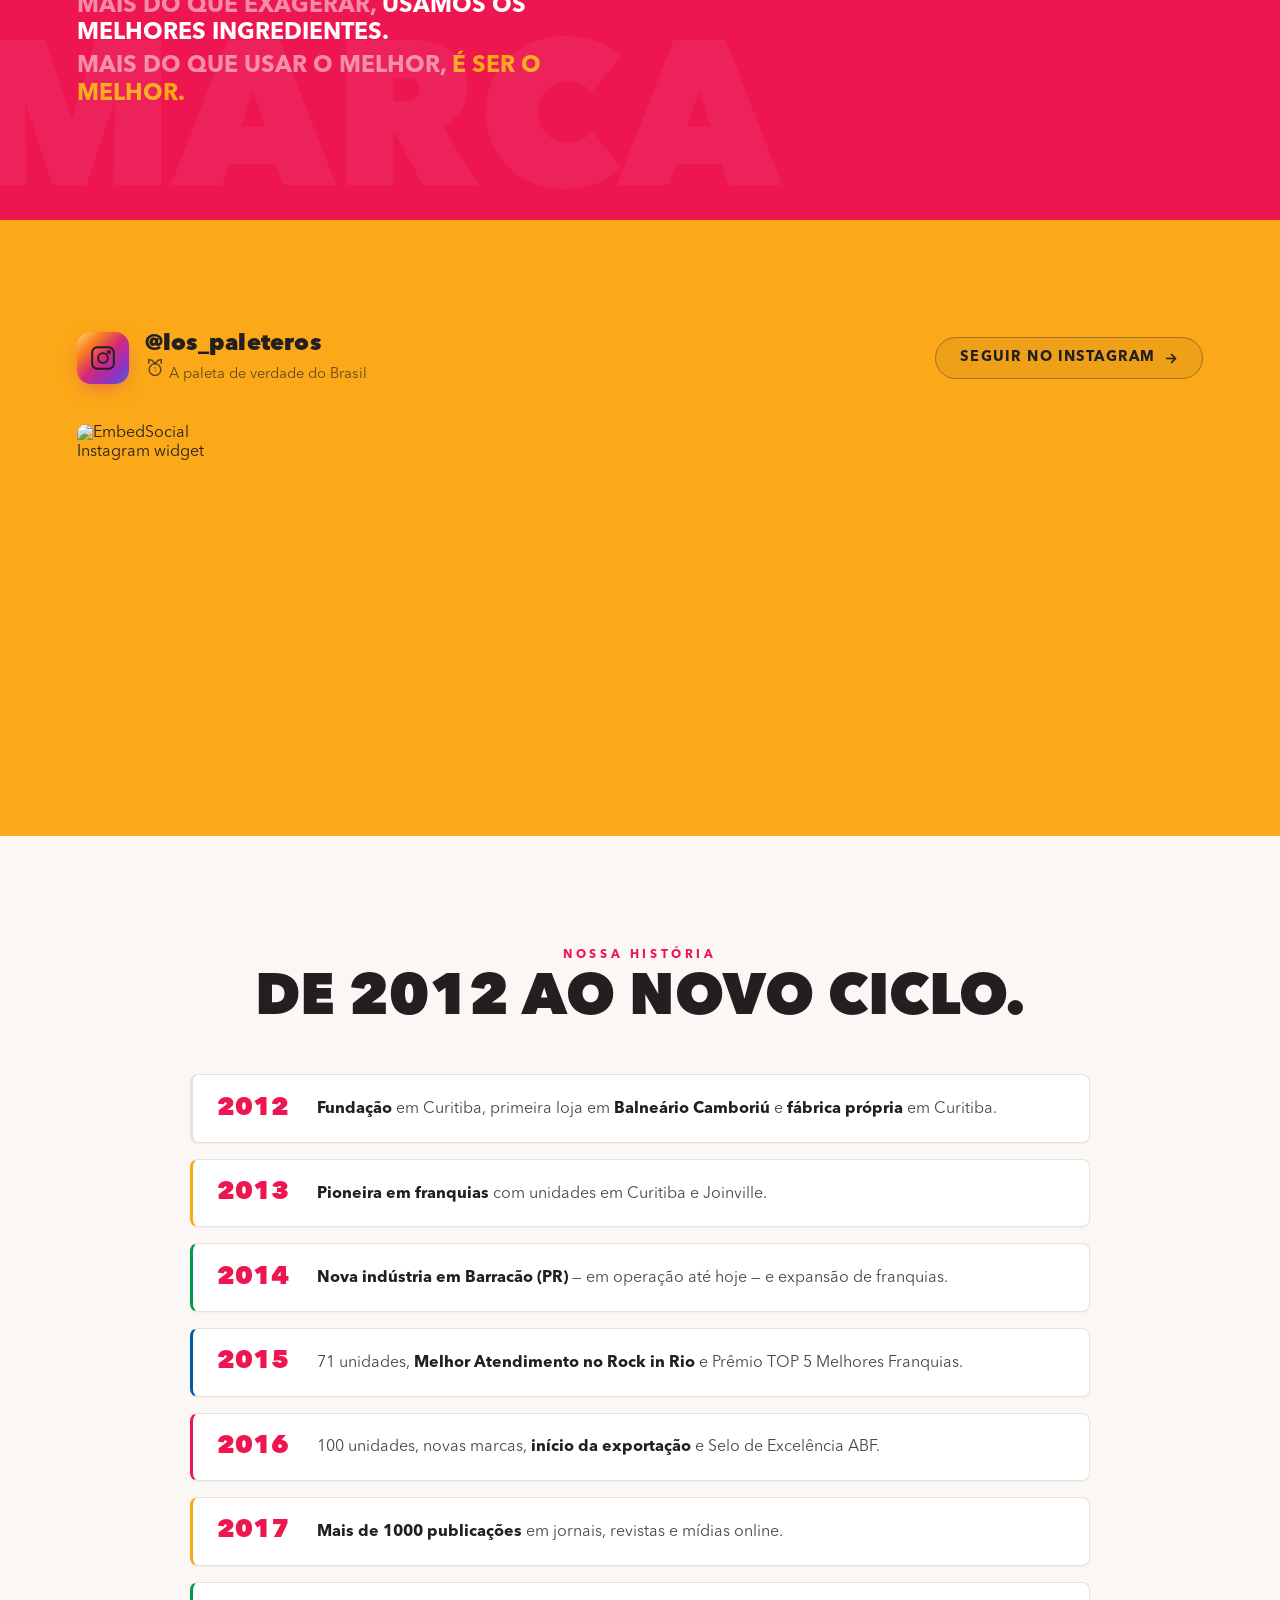
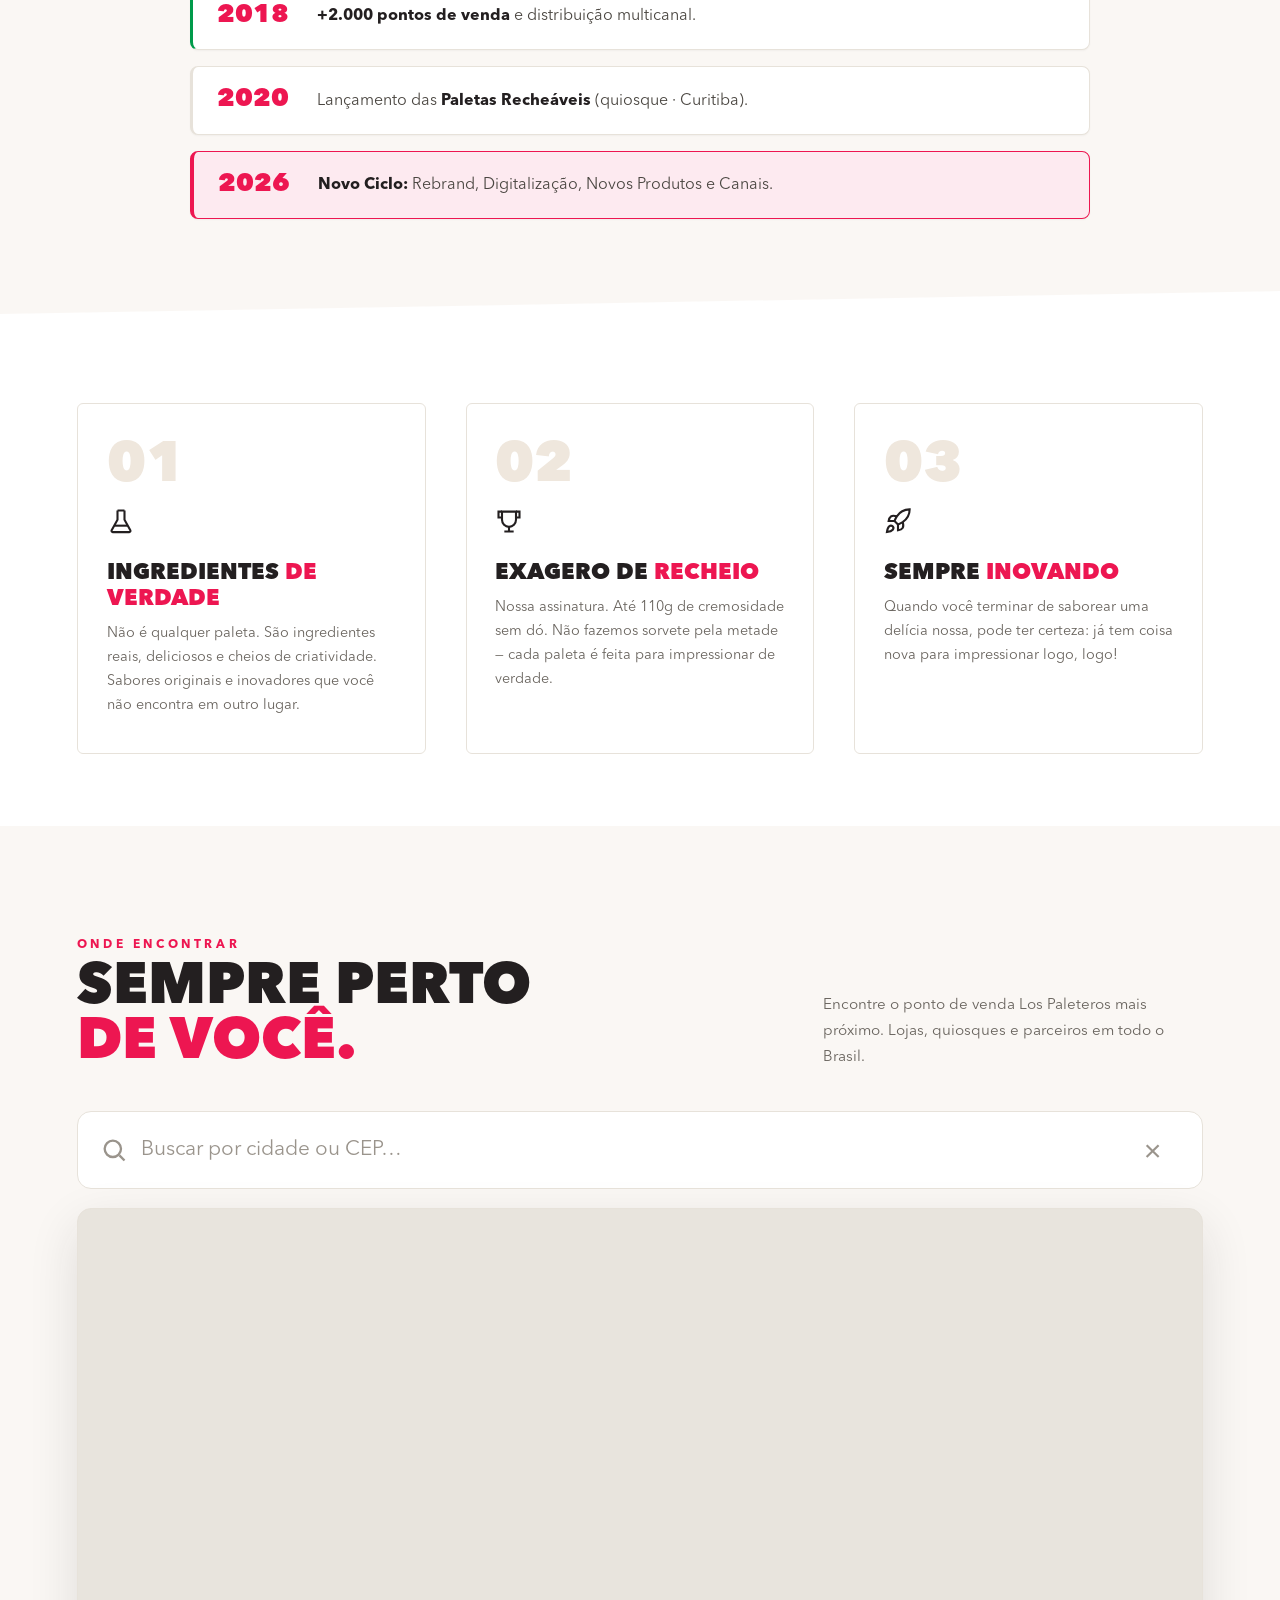
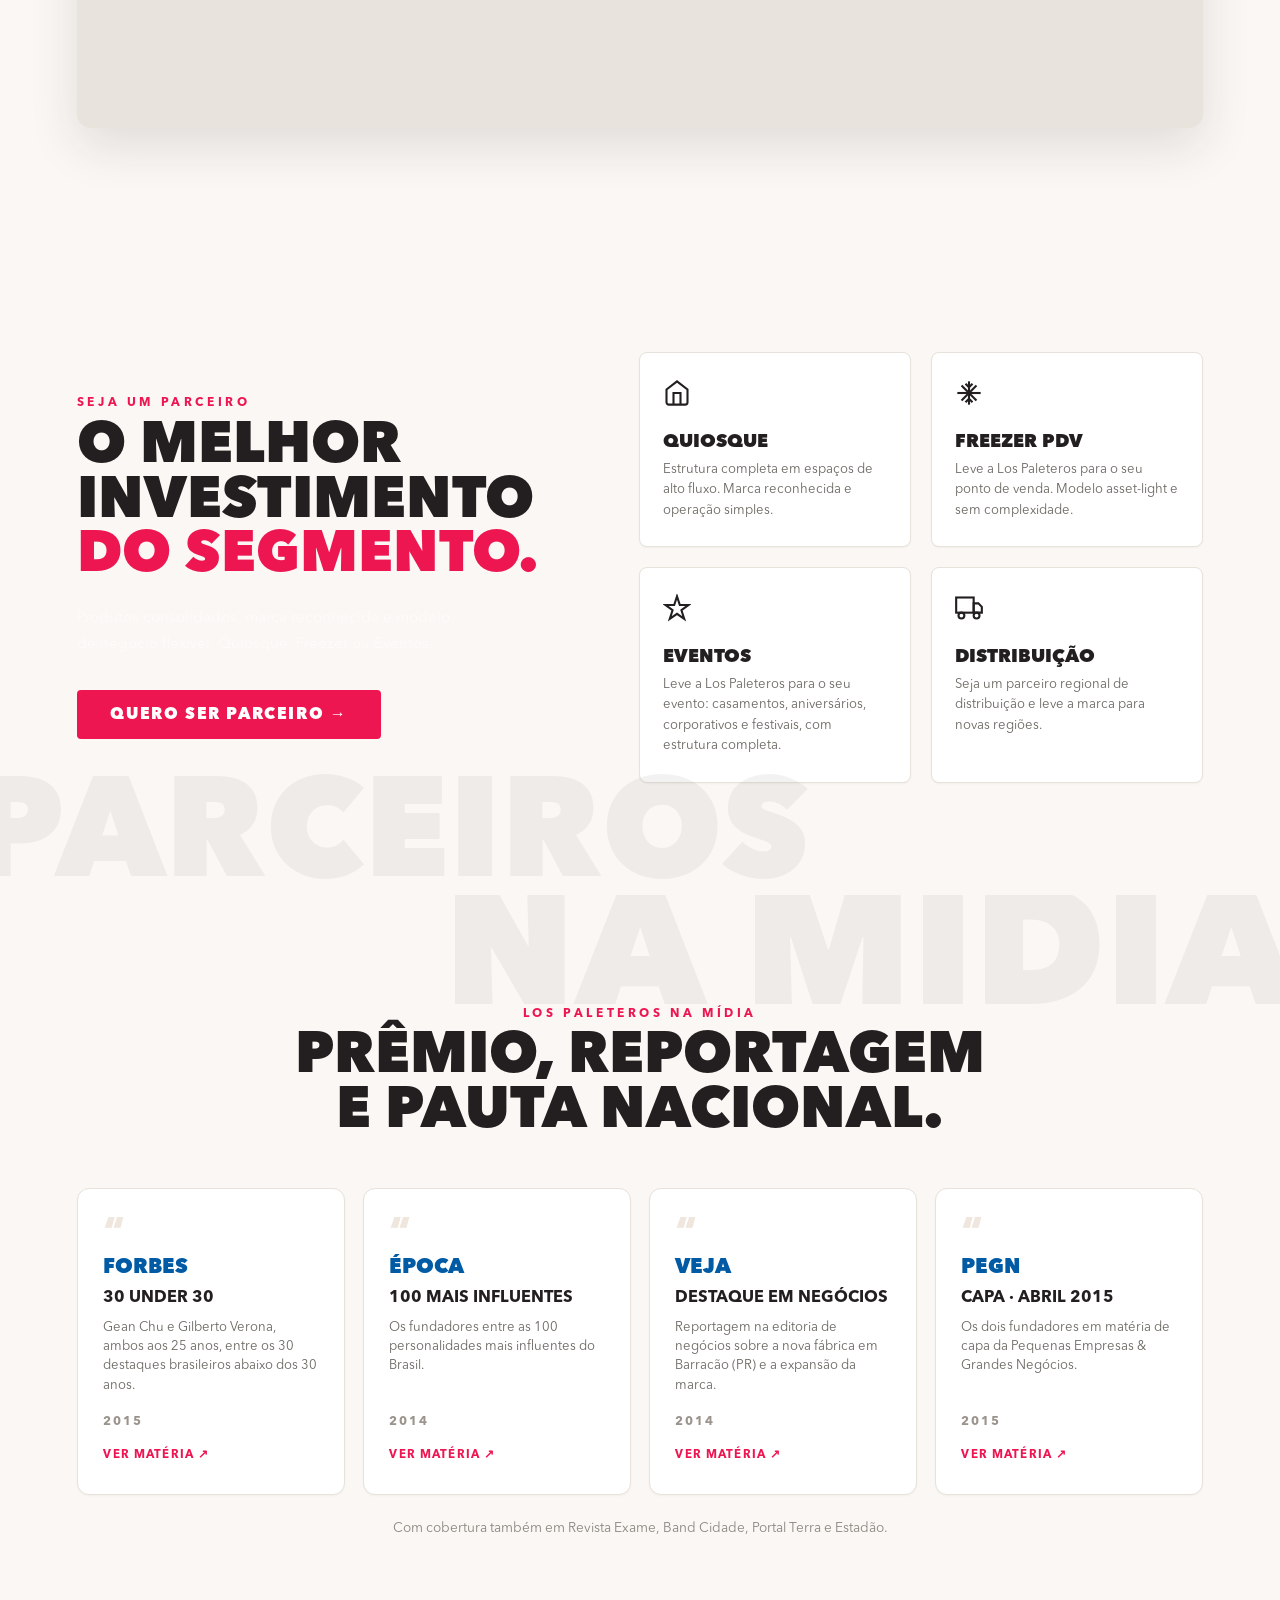
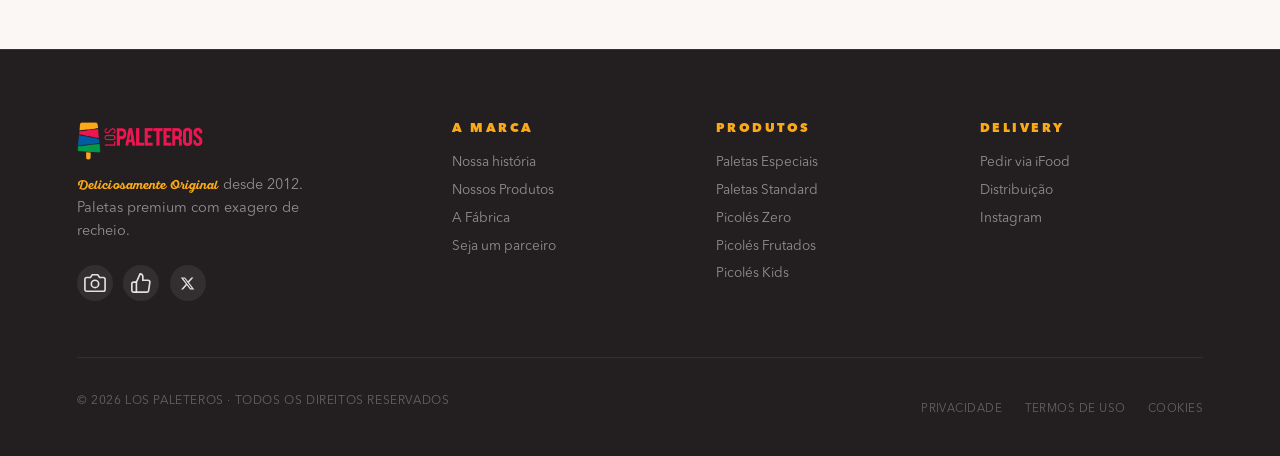
==== commit 8b50e651: "Redesign meio-termo: tema claro + paleta oficial em todo o site (so CSS; conteudo/integracoes intact" ====
--- a/index.html
+++ b/index.html
@@ -11,8 +11,8 @@
 
 <link rel="stylesheet" href="https://cdnjs.cloudflare.com/ajax/libs/leaflet/1.9.4/leaflet.min.css">
 <link rel="stylesheet" href="https://cdnjs.cloudflare.com/ajax/libs/leaflet.markercluster/1.5.3/MarkerCluster.min.css">
-<link rel="stylesheet" href="assets/css/brand.css">
-<link rel="stylesheet" href="assets/css/index.css">
+<link rel="stylesheet" href="assets/css/brand.css?v=20260624a">
+<link rel="stylesheet" href="assets/css/index.css?v=20260624a">
 <!-- Google tag (gtag.js) -->
 <script>/* LGPD: GA so coleta apos aceite no banner de cookies */window['ga-disable-G-9R4057CDQT']=(function(){try{return localStorage.getItem('lp_cookie_consent')!=='accepted';}catch(e){return true;}})();</script>
 <script async src="https://www.googletagmanager.com/gtag/js?id=G-9R4057CDQT"></script>
@@ -22,8 +22,8 @@
   gtag('js', new Date());
   gtag('config', 'G-9R4057CDQT');
 </script>
-<script src="assets/js/pedir-ifood.js" defer></script>
-<script src="assets/js/cookies.js" defer></script>
+<script src="assets/js/pedir-ifood.js?v=20260624a" defer></script>
+<script src="assets/js/cookies.js?v=20260624a" defer></script>
 </head>
 <body>
 
@@ -601,6 +601,217 @@
   {"nome": "Hotel Bogari", "endereco": "Av Brasil, 106 – Centro – Foz do Iguaçu/PR", "lat": -25.5349215, "lng": -54.5858584},
   {"nome": "Lamborghini Comercio", "endereco": "Av Jorge Schimmelpfeng, 340 – Centro – Foz do Iguaçu/PR", "lat": -25.5469009, "lng": -54.5817884}
 ];
+const PONTOS_RIO=[
+  {"nome": "BARRA PLAZA CAFE E TAL LTDA", "endereco": "Avenida Ayrton Senna,1850 – Barra – Rio de Janeiro/RJ", "lat": -22.982999, "lng": -43.365901},
+  {"nome": "RBR ATACADO DE DOCES LTDA", "endereco": "Avenida Ayrton Senna,2541 – Barra – Rio de Janeiro/RJ", "lat": -22.986438, "lng": -43.371515},
+  {"nome": "WBM JORNAIS E REVISTAS LTDA", "endereco": "4 - Av. Radialista Jorge Curi, 550 (Vitória) – Barra – Rio de Janeiro/RJ", "lat": -22.99974, "lng": -43.365993},
+  {"nome": "CAFE DECOR LANCHONETE LTDA", "endereco": "Avenida Ayrton Senna,5250 – Barra – Rio de Janeiro/RJ", "lat": -23.009438, "lng": -43.36627},
+  {"nome": "OLIVIEIRA SOLUCOES E COMERCIO 1", "endereco": "Estrada do Engenho d'Água, 1401 – Anil – Rio de Janeiro/RJ", "lat": -22.956912, "lng": -43.341228},
+  {"nome": "GPM 04 LTDA (antigo Taneco)", "endereco": "Avenida Lucio Costa, 4700 – Barra – Rio de Janeiro/RJ", "lat": -23.009676, "lng": -43.345024},
+  {"nome": "RA SANTOS MINI MERCADO AOTONOMO LTDA", "endereco": "Av. das Americas, 487 – Barra – Rio de Janeiro/RJ", "lat": -22.998683, "lng": -43.364},
+  {"nome": "EASY MARKET RIO MICRO MERCADO LTDA", "endereco": "2 - Av. Gastão Senges, 395 MEDITERRANEO – Barra – Rio de Janeiro/RJ", "lat": -23.003839, "lng": -43.34228},
+  {"nome": "HHR BT RIO DE JANEIRO INVESTIMENTOS HOT", "endereco": "Av. Embaixador Abelardo Bueno, 1511 – Barra – Rio de Janeiro/RJ", "lat": -22.97391, "lng": -43.372272},
+  {"nome": "NORINE COMIDA BRASILEIRA LTDA", "endereco": "Av. Abelardo Bueno, 01 bloco 9 loja 108 – Barra – Rio de Janeiro/RJ", "lat": -22.974311, "lng": -43.364919},
+  {"nome": "DIMENSION RESTAURANTE LTDA", "endereco": "Av. Embaixador Abelardo Bueno,1 – Barra – Rio de Janeiro/RJ", "lat": -22.973861, "lng": -43.365498},
+  {"nome": "METROPOLE LANCHES E PIZZAS LTDA", "endereco": "Av. Embaixador Abelardo Bueno, 404 – Barra – Rio de Janeiro/RJ", "lat": -22.973058, "lng": -43.388502},
+  {"nome": "WBM JORNAIS E REVISTAS LTDA", "endereco": "7- Av. Almirante Júlio de Sá, 200 – Barra – Rio de Janeiro/RJ", "lat": -22.99974, "lng": -43.365993},
+  {"nome": "WONDERFUL GOURMET CANTINA - PALADARE", "endereco": "Av. Presidente Jose Alencar, 1455 – Jacarepagua – Rio de Janeiro/RJ", "lat": -22.953173, "lng": -43.371583},
+  {"nome": "PALADARE 4 CONTINA - COND. RESERVA JARDIM", "endereco": "Av. Presidente Jose Alencar, 1500 – Jacarepagua – Rio de Janeiro/RJ", "lat": -22.953173, "lng": -43.371583},
+  {"nome": "PALADARE - COND. MAAYAN", "endereco": "Av. Presidente Jose Alencar, 1400 – Jacarepagua – Rio de Janeiro/RJ", "lat": -22.953173, "lng": -43.371583},
+  {"nome": "WIZMART 6 - COND. PORTAL DO ATLANTICO", "endereco": "6- Est. Pedro Correa, 870 – Jacarepagua – Rio de Janeiro/RJ", "lat": -22.953173, "lng": -43.371583},
+  {"nome": "WIZMART 2 - VILA LUNA", "endereco": "2- Rua Queiroz Junior, 95 – Jacarepagua – Rio de Janeiro/RJ", "lat": -22.953173, "lng": -43.371583},
+  {"nome": "MAR NA MÃO 1 - Cond. Fontana de Trevi", "endereco": "R. Escultor Sergio Camargo, 100 – Jacarepagua – Rio de Janeiro/RJ", "lat": -22.969614, "lng": -43.388043},
+  {"nome": "OLIVIEIRA SOLUCOES E COMERCIO 3 (ELOS)", "endereco": "Rua Escritor Rodrigo Melo Franco, 580 – Camorim – Rio de Janeiro/RJ", "lat": -22.971139, "lng": -43.431184},
+  {"nome": "NATURAL E LIGHT 2 - Cond. Green Park", "endereco": "Rua Amílicar de Castro, 62 – Barra – Rio de Janeiro/RJ", "lat": -22.99974, "lng": -43.365993},
+  {"nome": "MARCELO DOS REIS MENDES 2", "endereco": "Av. Embaixador Abelardo Bueno, 3250 – Barra – Rio de Janeiro/RJ", "lat": -22.972308, "lng": -43.395342},
+  {"nome": "MARIA DE FATIMA OLIVEIRA GOUVINHAS", "endereco": "Av. Embaixador Abelardo Bueno, 3250 – Barra – Rio de Janeiro/RJ", "lat": -22.972308, "lng": -43.395342},
+  {"nome": "ROIAM SUED RESTAURANTE LTDA", "endereco": "Av. Embaixador Abelardo Bueno, 3500 – Barra – Rio de Janeiro/RJ", "lat": -22.972576, "lng": -43.397678},
+  {"nome": "VF2 CANTINA LTDA", "endereco": "Rua dos Jacarandás , 300 – Barra – Rio de Janeiro/RJ", "lat": -22.990414, "lng": -43.347562},
+  {"nome": "FGR SOLUCOES GASTRONOMICAS (Saintbarth)", "endereco": "Av. dos Flamboyants da Peninsula , 155 – Barra – Rio de Janeiro/RJ", "lat": -22.99118, "lng": -43.350787},
+  {"nome": "WBM Jornais e Revistas Ltda", "endereco": "5 - Av. João Cabral de Mello Neto, 850 – Barra – Rio de Janeiro/RJ", "lat": -22.99974, "lng": -43.365993},
+  {"nome": "WBM Jornais e Revistas Ltda", "endereco": "1 - Rua Gildasio Amado , 55 – Barra – Rio de Janeiro/RJ", "lat": -23.003282, "lng": -43.32627},
+  {"nome": "WBM Jornais e Revistas Ltda", "endereco": "2 - Av. Afonso Arinos de Melo S/N – Barra – Rio de Janeiro/RJ", "lat": -22.99974, "lng": -43.365993},
+  {"nome": "LUCAS MENEZES DO AMARAL", "endereco": "Av. Afonso Arinos de Melo, 239 – Barra – Rio de Janeiro/RJ", "lat": -22.99974, "lng": -43.365993},
+  {"nome": "WIZMART 64 - BARRA ONE CARIOCA", "endereco": "R. Jornalista Henrique Cordeiro, 350 – Barra – Rio de Janeiro/RJ", "lat": -23.004034, "lng": -43.324738},
+  {"nome": "MAR NA MÃO 2 - Cond. Mirante Cruzeiro", "endereco": "Rua Alceu Amoroso Lima, 65 – Barra – Rio de Janeiro/RJ", "lat": -23.003282, "lng": -43.326951},
+  {"nome": "ANSERVE COMERCIO BEBIDAS E ALIMENTOS LTD", "endereco": "Av.Evandro Lins e Silva,600-Radisson – Barra – Rio de Janeiro/RJ", "lat": -23.004495, "lng": -43.327688},
+  {"nome": "BRISA LANCHONETE LTDA", "endereco": "Avenida Lucio Costa, 8300 – Barra – Rio de Janeiro/RJ", "lat": -23.011565, "lng": -43.378825},
+  {"nome": "BIDUGUI MINIMERCADO - LOJA 2", "endereco": "Avenida Lucio Costa, 3800 – Barra – Rio de Janeiro/RJ", "lat": -23.017591, "lng": -43.424242},
+  {"nome": "BAILA BAR E RESTAURANTE - LOJA 2", "endereco": "Avenida Lucio Costa, 2916 – Barra – Rio de Janeiro/RJ", "lat": -23.013056, "lng": -43.39387},
+  {"nome": "CANTINA DO PORTUGA RESTAURANTE LTDA", "endereco": "Av. das Américas,3120 – Barra – Rio de Janeiro/RJ", "lat": -23.001033, "lng": -43.419186},
+  {"nome": "POSTO SAO CONRADO LTDA", "endereco": "Estrada da Barra da Tijuca, 25A – Barra – Rio de Janeiro/RJ", "lat": -22.99974, "lng": -43.365993},
+  {"nome": "ITANHANGA GOLF CLUB", "endereco": "Estrada da Barra da Tijuca, 2004 – Itanhangá – Rio de Janeiro/RJ", "lat": -22.993175, "lng": -43.30314},
+  {"nome": "WIZMART 29 - JARDIM DO ITANHANGÁ", "endereco": "Av. Filadelfo de Azevedo, S/N – Itanhangá – Rio de Janeiro/RJ", "lat": -22.993887, "lng": -43.302273},
+  {"nome": "FUMACEIRO COSTELARIA LTDA", "endereco": "Av. Marechal Henrique lote 120 loja 126 – Barra – Rio de Janeiro/RJ", "lat": -22.99974, "lng": -43.365993},
+  {"nome": "PEPE PROMOCOES E REPRESENTACAO LTDA", "endereco": "Avenida do Pepê S/N – Barra – Rio de Janeiro/RJ", "lat": -22.99974, "lng": -43.365993},
+  {"nome": "EASY MARKET RIO MICRO MERCADO LTDA", "endereco": "1 - Av. Lucio Costa, 3150 (WYNDHAM) – Barra – Rio de Janeiro/RJ", "lat": -22.99974, "lng": -43.365993},
+  {"nome": "CLAUDIO FERREIRA DE CASTRO", "endereco": "Av Delio Maranhão, 200 – Barra – Rio de Janeiro/RJ", "lat": -23.007413, "lng": -43.330553},
+  {"nome": "WBM Jornais e Revistas Ltda", "endereco": "3 - Av. Pelegrino Junior, 4700 – Barra – Rio de Janeiro/RJ", "lat": -22.99974, "lng": -43.365993},
+  {"nome": "CANTINA DO GAUCHO (LUCAS DA SILVA SILVA)", "endereco": "R. José Fontes Romero, 120 – Barra – Rio de Janeiro/RJ", "lat": -22.99974, "lng": -43.365993},
+  {"nome": "FB DA SILVA CANTINA 01", "endereco": "Av. Pref. Dulcídio Cardoso, 1250 – Barra – Rio de Janeiro/RJ", "lat": -22.99974, "lng": -43.365993},
+  {"nome": "FB DA SILVA CANTINA 02", "endereco": "Av. Pref. Dulcídio Cardoso, 1000 – Barra – Rio de Janeiro/RJ", "lat": -22.99974, "lng": -43.365993},
+  {"nome": "FB DA SILVA CANTINA 03", "endereco": "Av. Pref. Dulcídio Cardoso, 1640 – Barra – Rio de Janeiro/RJ", "lat": -22.99974, "lng": -43.365993},
+  {"nome": "BIDUGUI MINIMERCADO - LOJA 1", "endereco": "Rua Vilhena de Morais, 100 – Barra – Rio de Janeiro/RJ", "lat": -22.99974, "lng": -43.365993},
+  {"nome": "D&L MICROMARKETS LTDA - COND. ALFA VILLE", "endereco": "Av. Jorge Curi S/N – Barra – Rio de Janeiro/RJ", "lat": -22.99974, "lng": -43.365993},
+  {"nome": "ANSERVE RIO - Hotel Bourbon", "endereco": "Av Malibu, 1355 – Barra – Rio de Janeiro/RJ", "lat": -23.001984, "lng": -43.39191},
+  {"nome": "J.C.MIA COMERCIO DE PRODUTOS ALIMENTICIOS LTDA", "endereco": "Av. das Américas,8888 - Santa Monica Jardins – Barra – Rio de Janeiro/RJ", "lat": -23.000153, "lng": -43.363681},
+  {"nome": "DROGARIA CASA DA SAÚDE LTDA", "endereco": "Av. das Américas,7607 – Barra – Rio de Janeiro/RJ", "lat": -23.000153, "lng": -43.363681},
+  {"nome": "COSTA BASTOS 2 - RISERVA UNO", "endereco": "Av. das Américas, 10333 – Barra – Rio de Janeiro/RJ", "lat": -23.000153, "lng": -43.363681},
+  {"nome": "COSTA BASTOS 3 - OCEANO GOLF", "endereco": "Av. Ermanno Dallari, 811 – Barra – Rio de Janeiro/RJ", "lat": -22.99974, "lng": -43.365993},
+  {"nome": "QUE DELICIA DE SABOR LTDA", "endereco": "Av. Pref. Dulcídio Cardoso, 13031 Lot Y PAL 33689 – Barra – Rio de Janeiro/RJ", "lat": -22.99974, "lng": -43.365993},
+  {"nome": "QUIOSQUE KA ZECA S BAR E LANCHONETE LTDA", "endereco": "Av. Prefeito Dulcídio Cardoso, 13031 – Barra – Rio de Janeiro/RJ", "lat": -23.013204, "lng": -43.433269},
+  {"nome": "MUNDIVOX COMÉRCIO 1", "endereco": "Av. Prof. Fausto Moreira, 150 – Barra – Rio de Janeiro/RJ", "lat": -23.006804, "lng": -43.428091},
+  {"nome": "MUNDIVOX COMÉRCIO 2", "endereco": "Av. Adolpho de Vasconcellos, 245 – Barra – Rio de Janeiro/RJ", "lat": -22.99974, "lng": -43.365993},
+  {"nome": "MARCIA CRISTINA ALBUQUERQUE DE CASTRO", "endereco": "Estrada dos Bandeirantes,26645 – Vargem Grande – Rio de Janeiro/RJ", "lat": -22.985504, "lng": -43.505527},
+  {"nome": "POSTO CANUDOS LTDA", "endereco": "Estrada dos Bandeirantes,12415 – Vargem Pequena – Rio de Janeiro/RJ", "lat": -22.990633, "lng": -43.443671},
+  {"nome": "D&L MICROMARKETS LTDA - COND. VILLAGE OITIS", "endereco": "Rua Rosa Antunes, 400 – Vargem Pequena – Rio de Janeiro/RJ", "lat": -22.989788, "lng": -43.480097},
+  {"nome": "OLIVIEIRA SOLUCOES E COMERCIO 2", "endereco": "Rua José Duarte, 126 – Vargem Pequena – Rio de Janeiro/RJ", "lat": -22.985151, "lng": -43.468734},
+  {"nome": "VALQUIRIA MOREIRA TAVARES (OS Carvalho Home Center)", "endereco": "Profa. Edna Côrte Silveira, 1 – Recreio – Rio de Janeiro/RJ", "lat": -23.018515, "lng": -43.463402},
+  {"nome": "EJG SERVICOS DE BUFFET LTDA", "endereco": "Estrada do Pontal, 7500 – Recreio – Rio de Janeiro/RJ", "lat": -23.030721, "lng": -43.473437},
+  {"nome": "ARMAZEM 4 DO RECREIO LTDA", "endereco": "R. Luiz Carlos Sarolli, 1850 BL 2 – Recreio – Rio de Janeiro/RJ", "lat": -23.022325, "lng": -43.509981},
+  {"nome": "BRASA VIVA FOOD SERVICE LTDA", "endereco": "Estrada do Pontal, 843 – Recreio – Rio de Janeiro/RJ", "lat": -23.028953, "lng": -43.499645},
+  {"nome": "MIX RIVIERA - COND. RIVIERA DEL SOL", "endereco": "Estrada Alceu de Carvalho, 665 – Recreio – Rio de Janeiro/RJ", "lat": -23.018515, "lng": -43.463402},
+  {"nome": "O MIX PARK - COND. PARQUE PREMIUM", "endereco": "Rua Silvia Pozzano, 2820 – Recreio – Rio de Janeiro/RJ", "lat": -23.00661, "lng": -43.485022},
+  {"nome": "MIX LIFE MERCEARIA", "endereco": "Rua Silvia Pozzano, 3003 – Recreio – Rio de Janeiro/RJ", "lat": -23.006577, "lng": -43.484372},
+  {"nome": "VIVA GOURMET LTDA ME", "endereco": "Av. Salvador Allende, 5400 – Recreio – Rio de Janeiro/RJ", "lat": -23.006466, "lng": -43.437138},
+  {"nome": "D&L MICROMARKETS LTDA - COND. LE QUARTIER", "endereco": "Avenida das Américas, 14600 - LOJA 3 – Recreio – Rio de Janeiro/RJ", "lat": -23.01014, "lng": -43.451728},
+  {"nome": "PALADARE 5 CANTINA LTDA", "endereco": "Avenida das Américas, 12300 – Recreio – Rio de Janeiro/RJ", "lat": -23.014649, "lng": -43.469073},
+  {"nome": "TRADICIONAL RECREIO RESTAURANTE E LANCHONETE LTDA", "endereco": "Est. Benvindo de Novaes, 1800 – Recreio – Rio de Janeiro/RJ", "lat": -23.015188, "lng": -43.46396},
+  {"nome": "MIX BAR - COND. SUBLIME MAX", "endereco": "Est. Benvindo de Novaes, 2800 – Recreio – Rio de Janeiro/RJ", "lat": -22.9945, "lng": -43.448276},
+  {"nome": "AQUI EMBAIXO MINI MERCADO AUTONOMO LTDA", "endereco": "R. Marlo da Costa e Souza, 135 – Recreio – Rio de Janeiro/RJ", "lat": -23.009561, "lng": -43.436147},
+  {"nome": "RODRIGO DIAS DE CASTRO", "endereco": "R. Marlo da Costa e Souza, 205 – Barra – Rio de Janeiro/RJ", "lat": -23.009561, "lng": -43.436147},
+  {"nome": "MRM DISTRIBUIDORA DE ALIMENTOS 2", "endereco": "Av. Glaucio Gil, 14 – Recreio – Rio de Janeiro/RJ", "lat": -23.015123, "lng": -43.460998},
+  {"nome": "EMPORIO BANZEIRO (Cond. Onda Carioca)", "endereco": "Rua Silvia Pozzano, 240 – Recreio – Rio de Janeiro/RJ", "lat": -23.00661, "lng": -43.485022},
+  {"nome": "JAG CANTINA E RESTAURANTE - PISCINA", "endereco": "Av. Miguel Antonio Fernandes, 15 – Recreio – Rio de Janeiro/RJ", "lat": -23.012775, "lng": -43.477172},
+  {"nome": "JAG CANTINA E RESTAURANTE - QUADRA DE TENIS", "endereco": "Av. Miguel Antonio Fernandes, 15 – Recreio – Rio de Janeiro/RJ", "lat": -23.012775, "lng": -43.477172},
+  {"nome": "JAG CANTINA E RESTAURANTE - CAMPO DE FUTEBOL", "endereco": "Av. Miguel Antonio Fernandes, 15 – Recreio – Rio de Janeiro/RJ", "lat": -23.012775, "lng": -43.477172},
+  {"nome": "WIZMART 61 - COND. BARRA VILLAGE PRIME", "endereco": "R. Abraham Palatnik, 100 – Recreio – Rio de Janeiro/RJ", "lat": -23.018515, "lng": -43.463402},
+  {"nome": "TITA COMERCIO VAREJISTA DE MERCADORIAS", "endereco": "Rua Claudio Abramo, 50 – Recreio – Rio de Janeiro/RJ", "lat": -23.023253, "lng": -43.487159},
+  {"nome": "SANDRA REGINA ARMANI DA SILVA", "endereco": "Avenida Rene Laclette, 100 – Recreio – Rio de Janeiro/RJ", "lat": -23.018515, "lng": -43.463402},
+  {"nome": "LIBERTY LIFE COMERCIO - Cond. MIO", "endereco": "Av. dos Mananciais, 1501 – Taquara – Rio de Janeiro/RJ", "lat": -22.917931, "lng": -43.396167},
+  {"nome": "RESTAURANTE E CAFETERIA ESCONDIDINHO LTDA", "endereco": "Estrada do Tindiba, 2089 – Taquara – Rio de Janeiro/RJ", "lat": -22.921649, "lng": -43.373836},
+  {"nome": "WAGNER DIAS BARBOSA", "endereco": "Rua Barra Bonita, 99 – Jacarepagua – Rio de Janeiro/RJ", "lat": -22.962848, "lng": -43.397126},
+  {"nome": "ANSERVE COMERCIO BEBIDAS E ALIMENTOS LTD", "endereco": "Av.Salvador Allende, 500 - Quality – Recreio – Rio de Janeiro/RJ", "lat": -23.006466, "lng": -43.437138},
+  {"nome": "CONVENIÊNCIA CENTENÁRIO DA VILA TDA", "endereco": "Estrada dos Bandeirantes, 3300 – Jacarepagua – Rio de Janeiro/RJ", "lat": -22.954307, "lng": -43.376208},
+  {"nome": "D&L MICROMARKETS - COD. VILLAGE VIP RESIDENCIAL", "endereco": "Estrada dos Bandeirantes, 7217 – Jacarepagua – Rio de Janeiro/RJ", "lat": -22.962671, "lng": -43.400366},
+  {"nome": "MIX AUTO ATENDIMENTO LTDA", "endereco": "Estr. dos Bandeirantes, 8923 – Jacarepagua – Rio de Janeiro/RJ", "lat": -22.954307, "lng": -43.376208},
+  {"nome": "HORTELA SUCOS E INTEGRAIS LTDA", "endereco": "Est. Três Rios, 200 bl 1 Loja H – Freguesia – Rio de Janeiro/RJ", "lat": -22.938984, "lng": -43.341191},
+  {"nome": "THAIS CRISTINA VIDAL LIMA", "endereco": "R. Araguaia, 1266 – Freguesia – Rio de Janeiro/RJ", "lat": -22.937706, "lng": -43.344536},
+  {"nome": "RIO PRIME TENIS LTDA", "endereco": "Estrada do Gabinal, 313 – Freguesia – Rio de Janeiro/RJ", "lat": -22.942136, "lng": -43.345206},
+  {"nome": "POSTO DE GASOLINA CORDEIRO", "endereco": "Avenida Geremário Dantas,1321 – Freguesia – Rio de Janeiro/RJ", "lat": -22.938419, "lng": -43.349013},
+  {"nome": "Anas e Pedros Lanches LTDA", "endereco": "Avenida Geremário Dantas, 1400 – Freguesia – Rio de Janeiro/RJ", "lat": -22.939254, "lng": -43.34503},
+  {"nome": "RAFAEL CORREA DA COSTA", "endereco": "Rua Aladim, 241 – Vila Valqueire – Rio de Janeiro/RJ", "lat": -22.880347, "lng": -43.359792},
+  {"nome": "SABOREAR RESTAURANTE SELF SERVICE LTDA", "endereco": "Est. Do Medanha,4075 – Campo Grande – Rio de Janeiro/RJ", "lat": -22.902953, "lng": -43.559129},
+  {"nome": "AUTO POSTO DE ABASTECIMENTO DO PRE LTDA", "endereco": "Estrada do Pré, 1464 – Campo Grande – Rio de Janeiro/RJ", "lat": -22.911838, "lng": -43.545289},
+  {"nome": "SPLENDORE COMERCIO DE ALIMENTOS 1", "endereco": "Estrada Japore,241 – Jardim Sulacap – Rio de Janeiro/RJ", "lat": -22.89568, "lng": -43.392997},
+  {"nome": "DOM GANACHE LANCHONETE EIRELI", "endereco": "R. Capitão Rubens, 79 – Marechal Hermes – Rio de Janeiro/RJ", "lat": -22.864931, "lng": -43.376081},
+  {"nome": "PANIFICACAO NOVA OLINDA LTDA", "endereco": "Rua Adriano, 580 – Méier – Rio de Janeiro/RJ", "lat": -22.902007, "lng": -43.289902},
+  {"nome": "ORTALIS COMERCIO HORTFRUTIGRANJEIROS LT", "endereco": "Travessa Miracema, 85 – Méier – Rio de Janeiro/RJ", "lat": -22.901939, "lng": -43.281968},
+  {"nome": "UP HOTEL LDTA (IBIS NOVA AMÉRICA)", "endereco": "Av. Pastor Martin Luther King, 94 – Del Castilho – Rio de Janeiro/RJ", "lat": -22.877341, "lng": -43.275145},
+  {"nome": "NOVA AMERICA CONVENIENCIA E TABACARIA", "endereco": "Av. Pastor Martin Luther King, 116 LJ 119 – Del Castilho – Rio de Janeiro/RJ", "lat": -22.877341, "lng": -43.275145},
+  {"nome": "PLAY MARKET LTDA", "endereco": "Rua Odorico Mendes, 43 – Cachambi – Rio de Janeiro/RJ", "lat": -22.889773, "lng": -43.274335},
+  {"nome": "WIZMART 65 - COND. DON GARCIA", "endereco": "Rua Garcia Redondo, 81 – Cachambi – Rio de Janeiro/RJ", "lat": -22.890463, "lng": -43.275846},
+  {"nome": "A.C.V. PRODUTOS NATURAIS LTDA - AZURITA", "endereco": "Avenida Dom Hélder Câmara, 5474 – Cachambi – Rio de Janeiro/RJ", "lat": -22.886597, "lng": -43.280935},
+  {"nome": "JM E LEMOS PADARIA E PIZZARIA EIRELLI", "endereco": "Rua Barão do Bom Retiro, 690 – Engenho Novo – Rio de Janeiro/RJ", "lat": -22.912977, "lng": -43.265932},
+  {"nome": "BAR E RESTAURANTE MADRID LISBOA LTDA ME", "endereco": "Rua Teixeira de Castro, 282 – Bonsucesso – Rio de Janeiro/RJ", "lat": -22.865932, "lng": -43.253318},
+  {"nome": "FAMILIA MERI, JOAO E DODA BAR, SACOLAO E MERCEARIA", "endereco": "Rua Santa Mariana, 106 – Higienópolis – Rio de Janeiro/RJ", "lat": -22.869882, "lng": -43.264753},
+  {"nome": "BANCA DE JORNAL ENSP - FRANCESCO", "endereco": "1 - Av. Brasil, 4365 – Manguinhos – Rio de Janeiro/RJ", "lat": -22.87361, "lng": -43.246974},
+  {"nome": "BANCA DE JORNAL ENSP - FRANCESCO", "endereco": "2 - Rua Leopoldo Bulhões, 1480 – Manguinhos – Rio de Janeiro/RJ", "lat": -22.877612, "lng": -43.251321},
+  {"nome": "EASY MARKET CONQUISTA LTDA", "endereco": "Praça Henrique Gonzales, 78 – Tomás Coelho – Rio de Janeiro/RJ", "lat": -22.867698, "lng": -43.306088},
+  {"nome": "MIA PIZZA PIZZARIA DE RAMOS LTDA", "endereco": "Rua Gonzaga Duque,75 – Ramos – Rio de Janeiro/RJ", "lat": -22.846628, "lng": -43.256837},
+  {"nome": "MERCADINHO E MERCEARIA (JIRAU)", "endereco": "Rua Gerson Ferreira, 14 – Ramos – Rio de Janeiro/RJ", "lat": -22.851976, "lng": -43.255569},
+  {"nome": "JOCELI SANTOS DAS CHAGAS", "endereco": "Estrada Padre Roser, 1026 – Vila da Penha – Rio de Janeiro/RJ", "lat": -22.841353, "lng": -43.316733},
+  {"nome": "BOTTINO E MIRIAN BUFFET E RESTAURANTE LT", "endereco": "Av. Brasil, 10592 – Penha – Rio de Janeiro/RJ", "lat": -22.835795, "lng": -43.25975},
+  {"nome": "RESTAURANTE ESQUINA DO GALETO LTDA", "endereco": "Rua Conde de Agrolongo, 420 – Penha – Rio de Janeiro/RJ", "lat": -22.834709, "lng": -43.277666},
+  {"nome": "SHOPPING ALIMENTOS CONGELADOS LTDA", "endereco": "Rua Capitão Felix, 116 – Benfica – Rio de Janeiro/RJ", "lat": -22.892978, "lng": -43.23546},
+  {"nome": "MMRA - BAR, LANCHONETE E RESTAURANTE LTDA", "endereco": "Rua Capitão Felix, 37 – Benfica – Rio de Janeiro/RJ", "lat": -22.891239, "lng": -43.234519},
+  {"nome": "D&L MICROMARKETS LTDA - NEO LIFE", "endereco": "Rua General Bruce, 55 – São Cristóvão – Rio de Janeiro/RJ", "lat": -22.894897, "lng": -43.221706},
+  {"nome": "DELICIAS BARRACOS GOURMET LTDA", "endereco": "Av. Marechal Rondom,300 – Francisco Xavier – Rio de Janeiro/RJ", "lat": -22.904762, "lng": -43.244031},
+  {"nome": "CABANA GOURMET RJ LTDA", "endereco": "Rua Aristides Lobo, 80 – Rio Comprido – Rio de Janeiro/RJ", "lat": -22.916839, "lng": -43.209658},
+  {"nome": "MENDES DOS SANTOS 2", "endereco": "2 - Rua Silva Ramos,110 – Tijuca – Rio de Janeiro/RJ", "lat": -22.917153, "lng": -43.219799},
+  {"nome": "JULIO CESAR VALUCHE OLIVEIRA BRITO", "endereco": "R. Conde de Bonfim, 7 – Tijuca – Rio de Janeiro/RJ", "lat": -22.926012, "lng": -43.234919},
+  {"nome": "HORTELÃ CAFE E INTEGRAIS LTDA", "endereco": "R. Professor Gabizo, 319 – Maracanã – Rio de Janeiro/RJ", "lat": -22.915017, "lng": -43.223713},
+  {"nome": "VERMELHINHO DO FUNDAO LTDA", "endereco": "Rua Felipe Camarão, 78 – Vila Isabel – Rio de Janeiro/RJ", "lat": -22.91474, "lng": -43.235538},
+  {"nome": "CARIOCA NUTRI CATERING E EMPREENDIMENTOS LTDA", "endereco": "Blvd. 28 de Setembro, 77 – Vila Isabel – Rio de Janeiro/RJ", "lat": -22.914052, "lng": -43.237505},
+  {"nome": "HORTELA SAUDE E BOEMIA LTDA EPP", "endereco": "Avenida 28 de Setembro, 241 – Vila Isabel – Rio de Janeiro/RJ", "lat": -22.916699, "lng": -43.250835},
+  {"nome": "BOTAFOGO CONVENIÊNCIA E TABACARIA LTDA", "endereco": "Rua Voluntários da Pátria, 1 – Botafogo – Rio de Janeiro/RJ", "lat": -22.955216, "lng": -43.195128},
+  {"nome": "AUTO POSTO GNOMO LTDA", "endereco": "Rua Visconde de Silva, 80 – Botafogo – Rio de Janeiro/RJ", "lat": -22.95151, "lng": -43.186297},
+  {"nome": "REVISTARIA E LIVRARIA VCD LTDA", "endereco": "Avenida Lauro Sodre, 445 – Botafogo – Rio de Janeiro/RJ", "lat": -22.95151, "lng": -43.186297},
+  {"nome": "SMARTSTOREB RJ", "endereco": "Rua da Passagem, 75 – Botafogo – Rio de Janeiro/RJ", "lat": -22.952657, "lng": -43.181655},
+  {"nome": "UP ASSET BOTAFOGO HOTEL LTDA", "endereco": "Rua Paulino Fernandes, 39 – Botafogo – Rio de Janeiro/RJ", "lat": -22.952976, "lng": -43.185259},
+  {"nome": "ANSERVE RIO COMÉRCIO - IBIS BOTAFOGO", "endereco": "Praça Joia Valansi, 24 – Botafogo – Rio de Janeiro/RJ", "lat": -22.95151, "lng": -43.186297},
+  {"nome": "MENDES DOS SANTOS", "endereco": "1 - Av. Pasteur,296 – Urca – Rio de Janeiro/RJ", "lat": -22.953083, "lng": -43.173403},
+  {"nome": "AUTHORAL GOURMET RESTAURANTE LTDA", "endereco": "Rua do Catete, 104 – Catete – Rio de Janeiro/RJ", "lat": -22.924571, "lng": -43.177179},
+  {"nome": "CM ENTRELETRA BOSSA CAFE LTDA", "endereco": "Praça Sen. Salgado Filho, 1 – Centro – Rio de Janeiro/RJ", "lat": -22.910457, "lng": -43.167218},
+  {"nome": "RAPHAEL TRINDADE DOS SANTOS", "endereco": "Rua do Catete, 274 – Catete – Rio de Janeiro/RJ", "lat": -22.929753, "lng": -43.1776},
+  {"nome": "DIOGO PIAS TAVARES", "endereco": "Avenida Oswaldo Cruz, 149 – Flamengo – Rio de Janeiro/RJ", "lat": -22.941036, "lng": -43.175879},
+  {"nome": "WIZMART 39 - COND. MIRANTE DE JERIBÁ", "endereco": "R. Assis Brasil, 143 – Copacabana – Rio de Janeiro/RJ", "lat": -22.963373, "lng": -43.18129},
+  {"nome": "WIZMART 53 - COND. MIRANTE DOS IPÉS", "endereco": "R. Assis Brasil, 143 bloco 2 – Copacabana – Rio de Janeiro/RJ", "lat": -22.963373, "lng": -43.18129},
+  {"nome": "MARCELO SCIAMMARELLA BRUNO", "endereco": "Rua Constante Ramos, 120 – Copacabana – Rio de Janeiro/RJ", "lat": -22.974477, "lng": -43.188118},
+  {"nome": "PERFORMANCE CARIOCA ADMINISTRACAO DE HOT", "endereco": "Rua Xavier da Silveira, 82 – Copacabana – Rio de Janeiro/RJ", "lat": -22.971974, "lng": -43.1843},
+  {"nome": "TENEZ BISTRO GASTRONOMIA LTDA", "endereco": "Rua Stefan Zweig, 290 – Laranjeiras – Rio de Janeiro/RJ", "lat": -22.934317, "lng": -43.187816},
+  {"nome": "OMEGA COMERCIO SERVIÇO E DISTRIBUIDORA", "endereco": "1 - Praça Marechal Ancora, 77 – Centro – Rio de Janeiro/RJ", "lat": -22.904143, "lng": -43.171051},
+  {"nome": "SANTOS DUMONT INVESTIMENTO", "endereco": "Avenida Marechal Camara, 300 – Centro – Rio de Janeiro/RJ", "lat": -22.908767, "lng": -43.169325},
+  {"nome": "REMO DA ANDREIA", "endereco": "1 - Avenida Marechal Camara, 186 – Centro – Rio de Janeiro/RJ", "lat": -22.909188, "lng": -43.169165},
+  {"nome": "SORVETERIA LAPA CITY", "endereco": "Praça Quinze de Novembro, 21 – Centro – Rio de Janeiro/RJ", "lat": -22.902941, "lng": -43.172988},
+  {"nome": "NAVIGATOR LANCHONETE E RESTAURANTE LTDA", "endereco": "Avenida Alfred Agache, SN – Centro – Rio de Janeiro/RJ", "lat": -22.905864, "lng": -43.168527},
+  {"nome": "RESTAURANTE PORTO DO AMANHA GOURMET", "endereco": "Rua Acre, 14 – Centro – Rio de Janeiro/RJ", "lat": -22.900854, "lng": -43.182111},
+  {"nome": "BAR E LANCHONETE CENTRAL DO SABOR", "endereco": "Avenida Marechal Floriano, 13 – Centro – Rio de Janeiro/RJ", "lat": -22.902458, "lng": -43.186148},
+  {"nome": "MINI MERCADO MARQUES LTDA", "endereco": "Av. Marechal Floriano, 3 – Centro – Rio de Janeiro/RJ", "lat": -22.900723, "lng": -43.18166},
+  {"nome": "WIZMART 62 - CLARO SA", "endereco": "Rua Regente Feijó, 166 – Centro – Rio de Janeiro/RJ", "lat": -22.907347, "lng": -43.184439},
+  {"nome": "RAZZI RESTAURANTE LTDA", "endereco": "Rua Santa Luzia, 735 – Centro – Rio de Janeiro/RJ", "lat": -22.908472, "lng": -43.171243},
+  {"nome": "MERCEARIA PARREIRINHA LTDA", "endereco": "Rua da Lapa, 155 – Centro – Rio de Janeiro/RJ", "lat": -22.912493, "lng": -43.181799},
+  {"nome": "DALAPA COMERCIO DE ALIMENTOS LTDA", "endereco": "Rua Riachuelo, 126 – Centro – Rio de Janeiro/RJ", "lat": -22.911701, "lng": -43.193135},
+  {"nome": "OUROVERDE PRODUTOS NATURAIS LTDA", "endereco": "Rua dos Inválidos, 41 – Centro – Rio de Janeiro/RJ", "lat": -22.909395, "lng": -43.185552},
+  {"nome": "SANSFER MARKET LTDA 2 - (ONS)", "endereco": "2 - Rua Julio do Carmo, 251 – Centro – Rio de Janeiro/RJ", "lat": -22.910515, "lng": -43.202107},
+  {"nome": "MARRECAS GOURMET BAR E RESTAURANTE", "endereco": "Rua das Marrecas, 15 – Centro – Rio de Janeiro/RJ", "lat": -22.912382, "lng": -43.177898},
+  {"nome": "RUANA BAR E RESTAURANTE LTDA", "endereco": "Rua das Marrecas, 23 – Centro – Rio de Janeiro/RJ", "lat": -22.912507, "lng": -43.17758},
+  {"nome": "MARIA PEREIRA SANTOS (BANCA RONALDO)", "endereco": "Rua Senador Dantas, 3 – Centro – Rio de Janeiro/RJ", "lat": -22.910436, "lng": -43.177355},
+  {"nome": "SENADOR BAR E RESTAURANTE LTDA", "endereco": "Rua Senador Dantas, 31 – Centro – Rio de Janeiro/RJ", "lat": -22.911227, "lng": -43.176987},
+  {"nome": "KALO RESTAURANTE LTDA", "endereco": "Av. Calógeras, 7 – Centro – Rio de Janeiro/RJ", "lat": -22.911429, "lng": -43.17302},
+  {"nome": "DUNA GRILL NOVA RESTAURANTE LTDA", "endereco": "Rua Evaristo da Veiga, 24 – Centro – Rio de Janeiro/RJ", "lat": -22.909963, "lng": -43.177009},
+  {"nome": "SINGULAR RESTAURANTE", "endereco": "Rua da Quitanda , 47 – Centro – Rio de Janeiro/RJ", "lat": -22.902137, "lng": -43.175376},
+  {"nome": "MEGA SERVICOS E UTILIDADES 1", "endereco": "Rua da Assembleia,10 – Centro – Rio de Janeiro/RJ", "lat": -22.904026, "lng": -43.175281},
+  {"nome": "ROGERIO DE MESQUITA", "endereco": "Av. Almirante Barroso, 72 – Centro – Rio de Janeiro/RJ", "lat": -22.906878, "lng": -43.173367},
+  {"nome": "BAR E LANCHONETE 20X20 LTDA", "endereco": "Rua do Ouvidor, 20 – Centro – Rio de Janeiro/RJ", "lat": -22.902578, "lng": -43.17619},
+  {"nome": "CRISTINA SOARES RODRIGUES (Banca Prefeitura)", "endereco": "Rua Júlio do Carmo, 39A – Cidade Nova – Rio de Janeiro/RJ", "lat": -22.910515, "lng": -43.202107},
+  {"nome": "WIZMART 54 - CEDAE", "endereco": "Av. Presidente Vargas, 2655 – Cidade Nova – Rio de Janeiro/RJ", "lat": -22.910456, "lng": -43.207007},
+  {"nome": "MAR NA MÃO 3 - Senac", "endereco": "Av. Presidente Vargas, 62 – Centro – Rio de Janeiro/RJ", "lat": -22.900022, "lng": -43.17655},
+  {"nome": "RESTAURANTE FLOR DA LAGOA LTDA", "endereco": "Rua Jardim Botanico, 391 – Jardim Botânico – Rio de Janeiro/RJ", "lat": -22.963232, "lng": -43.216524},
+  {"nome": "DAVI ANASTACIO DE ALBUQUERQUE", "endereco": "Rua Pacheco Leao, 320 – Jardim Botânico – Rio de Janeiro/RJ", "lat": -22.965031, "lng": -43.222293},
+  {"nome": "AMANDA DOS SANTOS NASCIMENTO", "endereco": "Rua Prof. Manuel Ferreira, 89 – Gávea – Rio de Janeiro/RJ", "lat": -22.981424, "lng": -43.238324},
+  {"nome": "MRM DISTRIBUIDORA DE ALIMENTOS 1", "endereco": "Av. Ataulfo de Paiva, 1273 – Leblon – Rio de Janeiro/RJ", "lat": -22.985261, "lng": -43.22631},
+  {"nome": "KINAN HAMMAD", "endereco": "R. Gen. Venâncio Flores, 255 – Leblon – Rio de Janeiro/RJ", "lat": -22.982108, "lng": -43.22608},
+  {"nome": "WIZMART - TIFFANYS RESIDENCE", "endereco": "Rua Prudente de Morais , 302 – Ipanema – Rio de Janeiro/RJ", "lat": -22.985327, "lng": -43.199444},
+  {"nome": "CLAUDIO PEREIRA TOLENTINO", "endereco": "Rua do Humaitá, 244 – Humaitá – Rio de Janeiro/RJ", "lat": -22.958901, "lng": -43.200443},
+  {"nome": "CASA DE ESPANHA DE RIO DE JANEIRO", "endereco": "Rua Vitorio da Costa, 254 – Humaitá – Rio de Janeiro/RJ", "lat": -22.956868, "lng": -43.200095},
+  {"nome": "ANSERVE RIO COMERCIO - IBIS PORTO ATLANTICO", "endereco": "Avenida Professor Pereira Reis, 49 – Santo Cristo – Rio de Janeiro/RJ", "lat": -22.896833, "lng": -43.202907},
+  {"nome": "HOTELARIA ACCOR BRASIL S/A", "endereco": "Rua Equador, 43 – Santo Cristo – Rio de Janeiro/RJ", "lat": -22.899559, "lng": -43.208174},
+  {"nome": "ESSENZIALE MERCADOS AUTONOMOS LTDA", "endereco": "Rua Equador, 43 – Santo Cristo – Rio de Janeiro/RJ", "lat": -22.899559, "lng": -43.208174},
+  {"nome": "GG 2000 REVISTARIA LTDA", "endereco": "Est. Galeão, 48 – Ilha – Rio de Janeiro/RJ", "lat": -22.804841, "lng": -43.219908},
+  {"nome": "ADRIANO DE SOUZA PIRES", "endereco": "Avenida Paranapuã, 1955 – Tauá – Rio de Janeiro/RJ", "lat": -22.800355, "lng": -43.182408},
+  {"nome": "MENDES DOS SANTOS 4", "endereco": "R. Prof. Rodolpho Paulo Rocco, 255 – Cidade Universitária – Rio de Janeiro/RJ", "lat": -22.841238, "lng": -43.237068},
+  {"nome": "MUSSO\"S GRILL RESTAURANTE LTDA", "endereco": "Rua Babaçu,684 – Jd. Guanabara – Rio de Janeiro/RJ", "lat": -22.812179, "lng": -43.19262},
+  {"nome": "GOLDEN BISTRO LTDA", "endereco": "Rua Afranio Peixoto, 66 – Nova Iguaçu", "lat": -22.753243, "lng": -43.470864},
+  {"nome": "D&L MICROMARKETS LTDA - GOLDEN GATE", "endereco": "Rua Afranio Peixoto, 99 – Nova Iguaçu", "lat": -22.762068, "lng": -43.457396},
+  {"nome": "IRMÃOS LECAS COMÉRCIO (LGL)", "endereco": "Av. Doutor Mário Guimarães,838 – Nova Iguaçu", "lat": -22.759217, "lng": -43.450873},
+  {"nome": "NICC SPORTS BAR", "endereco": "Rua Doutor Barros Junior, 862 – Nova Iguaçu", "lat": -22.751978, "lng": -43.447093},
+  {"nome": "LOLI GELATOS E SORVETES LTDA", "endereco": "Av. Perimetral Dr. Albino Imparato,329 – Duque de Caxias", "lat": -22.789623, "lng": -43.309929},
+  {"nome": "VRN COMERCIO E SERVICOS 1", "endereco": "Av. das Américas – Barra – Rio de Janeiro/RJ", "lat": -23.000153, "lng": -43.363681},
+  {"nome": "CAIO CEZAR COUTO MASELLI", "endereco": "Rua Agamenon Magalhães, 84 – Itanhangá – Rio de Janeiro/RJ", "lat": -22.994816, "lng": -43.299473},
+  {"nome": "DANILO DE LIMA MESQUITA", "endereco": "Praça Tobias Barreto, 7 – Vila Isabel – Rio de Janeiro/RJ", "lat": -22.912917, "lng": -43.242381},
+  {"nome": "MARIO C CAFÉ E CONVENIÊNCIA LTDA", "endereco": "Rua Marquês de São Vicente, 61 – Gávea – Rio de Janeiro/RJ", "lat": -22.975281, "lng": -43.227424},
+  {"nome": "VRN COMERCIO E SERVICOS 2 (Bahia Holding)", "endereco": "Av. Barão de Tefé, 34 – Saúde – Rio de Janeiro/RJ", "lat": -22.895214, "lng": -43.1872},
+  {"nome": "J E J MARKET BRASIL LTDA", "endereco": "R. Visconde de Inhauma, 95 – Centro – Rio de Janeiro/RJ", "lat": -22.899114, "lng": -43.177026},
+  {"nome": "IATE CLUBE DO RIO DE JANEIRO", "endereco": "Avenida Pasteur,333 – Botafogo – Rio de Janeiro/RJ", "lat": -22.950803, "lng": -43.179947},
+  {"nome": "IATE CLUBE DO RIO DE JANEIRO - PISCINA", "endereco": "Avenida Pasteur,333 – Botafogo – Rio de Janeiro/RJ", "lat": -22.950803, "lng": -43.179947},
+  {"nome": "LOJA DE CONVENIENCIA MIDAS DO FONSECA LTDA ME", "endereco": "Alameda São Boaventura, 170 – Fonseca/Niterói", "lat": -22.882, "lng": -43.0859},
+  {"nome": "COUPLES MARKET LTDA", "endereco": "R. Machado de Assis, 20 – Fátima/Niterói", "lat": -22.8921, "lng": -43.111666},
+  {"nome": "A.F. FERNANDES POSTO DE GASOLINA E SERVI", "endereco": "Avenida Sete de Setembro, 110 – Icaraí - Niterói", "lat": -22.905298, "lng": -43.101587},
+  {"nome": "VIMAVI BAR LTDA", "endereco": "Praia de Icaraí, 335 – Icaraí - Niterói", "lat": -22.909024, "lng": -43.111437},
+  {"nome": "SUZANA DA CONCEIÇÃO BELARMINO", "endereco": "1 - Rua Mariz e Barros, 382 – Icaraí - Niterói", "lat": -22.90754, "lng": -43.106141}
+];
+
 
 (function initMapa(){
   const el = document.getElementById('mapa-lojas');
@@ -675,6 +886,17 @@
   if (typeof PONTOS_FOZ !== 'undefined' && PONTOS_FOZ.length) {
     PONTOS_FOZ.forEach(function(p){
       var dir = 'https://www.google.com/maps/dir/?api=1&destination=' + encodeURIComponent(p.endereco);
+      var m = L.marker([p.lat, p.lng], {icon: pinIcon}).bindPopup(
+        '<div class="lp-pop-nome">' + p.nome + '</div>' +
+        '<div class="lp-pop-end">' + p.endereco + '</div>' +
+        '<a class="lp-pop-link" href="' + dir + '" target="_blank" rel="noopener">Como chegar &rarr;</a>');
+      cluster.addLayer(m);
+      TODOS.push({ m: m, t: lpNorm(p.nome + ' ' + p.endereco) });
+    });
+  }
+  if (typeof PONTOS_RIO !== 'undefined' && PONTOS_RIO.length) {
+    PONTOS_RIO.forEach(function(p){
+      var dir = 'https://www.google.com/maps/dir/?api=1&destination=' + p.lat + ',' + p.lng;
       var m = L.marker([p.lat, p.lng], {icon: pinIcon}).bindPopup(
         '<div class="lp-pop-nome">' + p.nome + '</div>' +
         '<div class="lp-pop-end">' + p.endereco + '</div>' +
--- a/assets/css/index.css
+++ b/assets/css/index.css
@@ -400,3 +400,113 @@
 .mapa-busca #mapa-clear{background:none;border:0;color:rgba(255,255,255,.55);font-size:1.9rem;line-height:1;cursor:pointer;padding:0 .35rem}
 .mapa-busca #mapa-clear:hover{color:#fff}
 .mapa-busca #mapa-count{font-size:1.05rem;color:var(--yw);white-space:nowrap;font-weight:700}
+
+/* ============================================================
+   TEMA MEIO-TERMO (light + paleta oficial) — camada de override
+   Não altera HTML/estrutura: só cor, fundo, respiro e peso.
+   Âncoras vibrantes mantidas: ticker (magenta), manifesto (magenta),
+   instagram (âmbar) e rodapé (ink escuro).
+   ============================================================ */
+:root{--mg:#ED1651;--yw:#FBA918;--bl:#005BA4;--gb:#009A4A;--ink:#231F20;--cream:#FAF7F4;--mut:#6a655f;--line:#e7e2da}
+body{background:var(--cream);color:var(--ink)}
+::-webkit-scrollbar-track{background:var(--cream)}
+
+/* NAV clara */
+nav{background:rgba(255,255,255,.94)!important;border-bottom:1px solid var(--line)}
+.nav-links a{color:var(--mut)}
+.nav-links a:hover{color:var(--ink)}
+.hb span{background:var(--ink)}
+
+/* HERO claro */
+.hero{background:#fff}
+.hero::before{display:none}
+.hero-ey{color:var(--mg)}
+.hero-title{color:var(--ink)}
+.hero-title .l2{color:var(--mg)}
+.hero-sub{color:var(--mut)}
+.hero-scroll{color:#b9b3aa}
+.hero-scroll::after{background:#ddd6cc}
+.btn-s{color:var(--ink);border-color:var(--mg);background:transparent}
+.btn-s:hover{color:#fff;background:var(--mg);border-color:var(--mg)}
+
+/* MANIFESTO (about) — âncora magenta */
+.about{background:var(--mg)}
+
+/* FEATURES — claro */
+.features{background:#fff}
+.feat{border-color:var(--line)}
+.feat-num{color:#efe7dd}
+.feat-title{color:var(--ink)}
+.feat-text{color:var(--mut)}
+
+/* PARTNERS — claro, cartões brancos */
+.partners{background:var(--cream)}
+.partners .ghost{color:var(--ink)}
+.par-card{background:#fff;border-color:var(--line);box-shadow:0 1px 2px rgba(35,31,32,.04)}
+.par-card:hover{background:#fff;border-color:var(--mg)}
+.par-title{color:var(--ink)}
+.par-desc{color:var(--mut)}
+
+/* INSTAGRAM — âncora âmbar (mantida) já usa --yw oficial */
+
+/* LINHA DO TEMPO — clara, cartões brancos */
+.timeline-sec{background:var(--cream)}
+.tl-title{color:var(--ink)}
+.tl-label{color:var(--mg)}
+.tl-item{background:#fff;border-color:var(--line);box-shadow:0 1px 2px rgba(35,31,32,.04)}
+.tl-item:hover{background:#fff;border-color:var(--mg)}
+.tl-year{color:var(--mg)}
+.tl-text{color:#4a4641}
+.tl-text strong{color:var(--ink)}
+.tl-item.tl-now{background:#fdeaf0;border-color:var(--mg)}
+
+/* NA MÍDIA — clara, cartões brancos */
+.midia{background:var(--cream)}
+.midia .ghost{color:var(--ink)}
+.mc{background:#fff;border-color:var(--line);box-shadow:0 1px 2px rgba(35,31,32,.04)}
+.mc:hover{background:#fff;border-color:var(--mg)}
+.mc-q{color:#efe7dd}
+.mc-pub{color:var(--bl)}
+.mc-tt{color:var(--ink)}
+.mc-sub{color:var(--mut)}
+.mc-yr{color:#9a948c}
+.mc-link{color:var(--mg)}
+.midia-note{color:#8a857e}
+
+/* ONDE ENCONTRAR — clara */
+.onde{background:var(--cream)}
+.onde .ghost{color:rgba(35,31,32,.04)}
+.onde-hd p.onde-sub{color:var(--mut)}
+#mapa-lojas{border:1px solid var(--line);box-shadow:0 18px 50px rgba(35,31,32,.12);background:#e8e4dd}
+.mapa-busca{background:#fff;border:1px solid var(--line)}
+.mapa-busca svg{color:#9a948c}
+.mapa-busca input{color:var(--ink)}
+.mapa-busca input::placeholder{color:#9a948c}
+.mapa-busca #mapa-clear{color:#9a948c}
+.mapa-busca #mapa-clear:hover{color:var(--ink)}
+.mapa-busca #mapa-count{color:var(--mg)}
+
+/* RODAPÉ — âncora ink escuro */
+footer{background:var(--ink);border-top-color:rgba(255,255,255,.08)}
+
+/* Rótulos/títulos de seção */
+.sec-label{color:var(--mg)}
+.sec-title{color:var(--ink)}
+
+/* Mobile: hero e menu claros */
+@media(max-width:768px){
+  .hero{background:#fff}
+  .hero-ey{color:var(--mg)}
+  .hero-title{color:var(--ink)}
+  .hero-sub{color:var(--mut)}
+  .btn-s{color:var(--ink);border-color:var(--mg);background:transparent}
+  .btn-s:hover{background:var(--mg);color:#fff}
+  .nav-links,.top-cats{background:rgba(255,255,255,.98)!important;border-bottom:2px solid var(--mg)}
+  .nav-links a,.top-cats>a{color:var(--ink);border-bottom:1px solid var(--line)}
+}
+
+/* Correção de contraste: título da âncora magenta em branco; realces âmbar->magenta */
+.sec-label{color:var(--mg)!important}
+.about .sec-title{color:#fff!important}
+.about .sec-label{color:rgba(255,255,255,.85)!important}
+.feat-title span,.sec-title span{color:var(--mg)!important}
